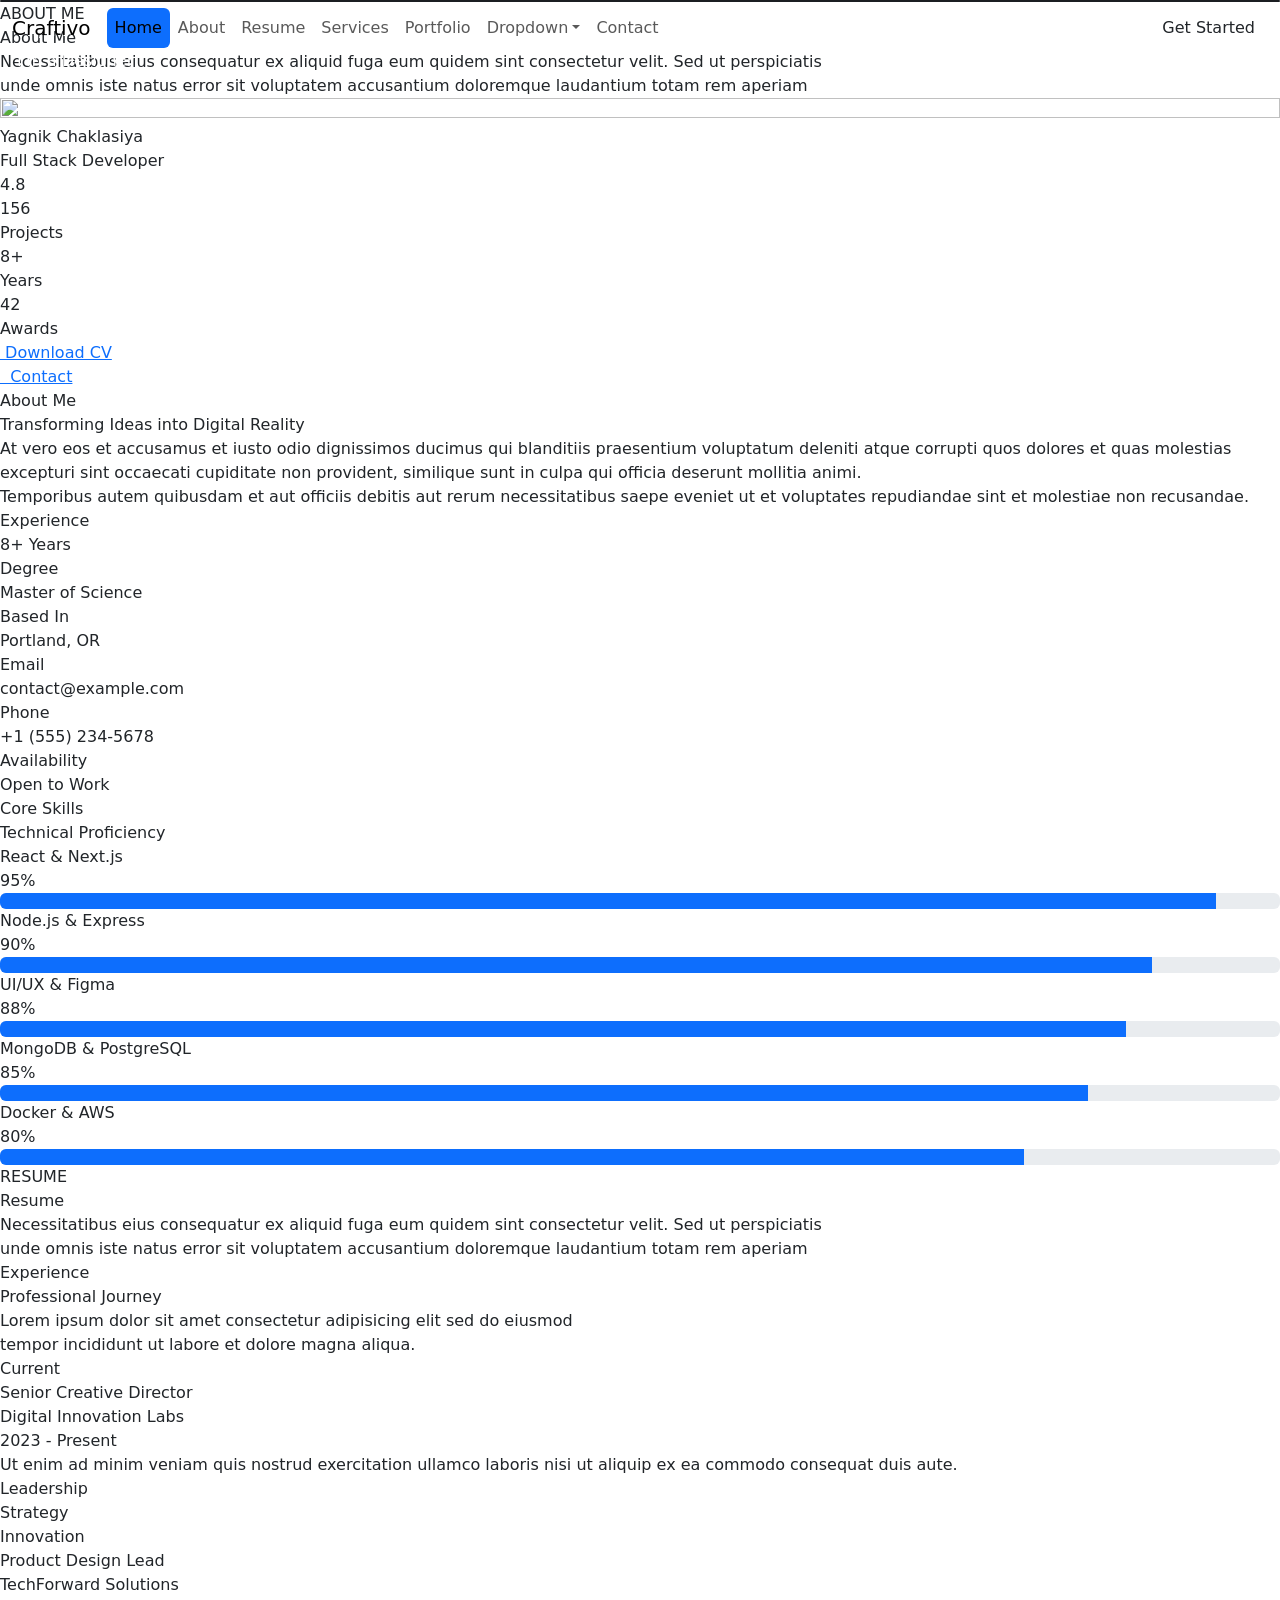
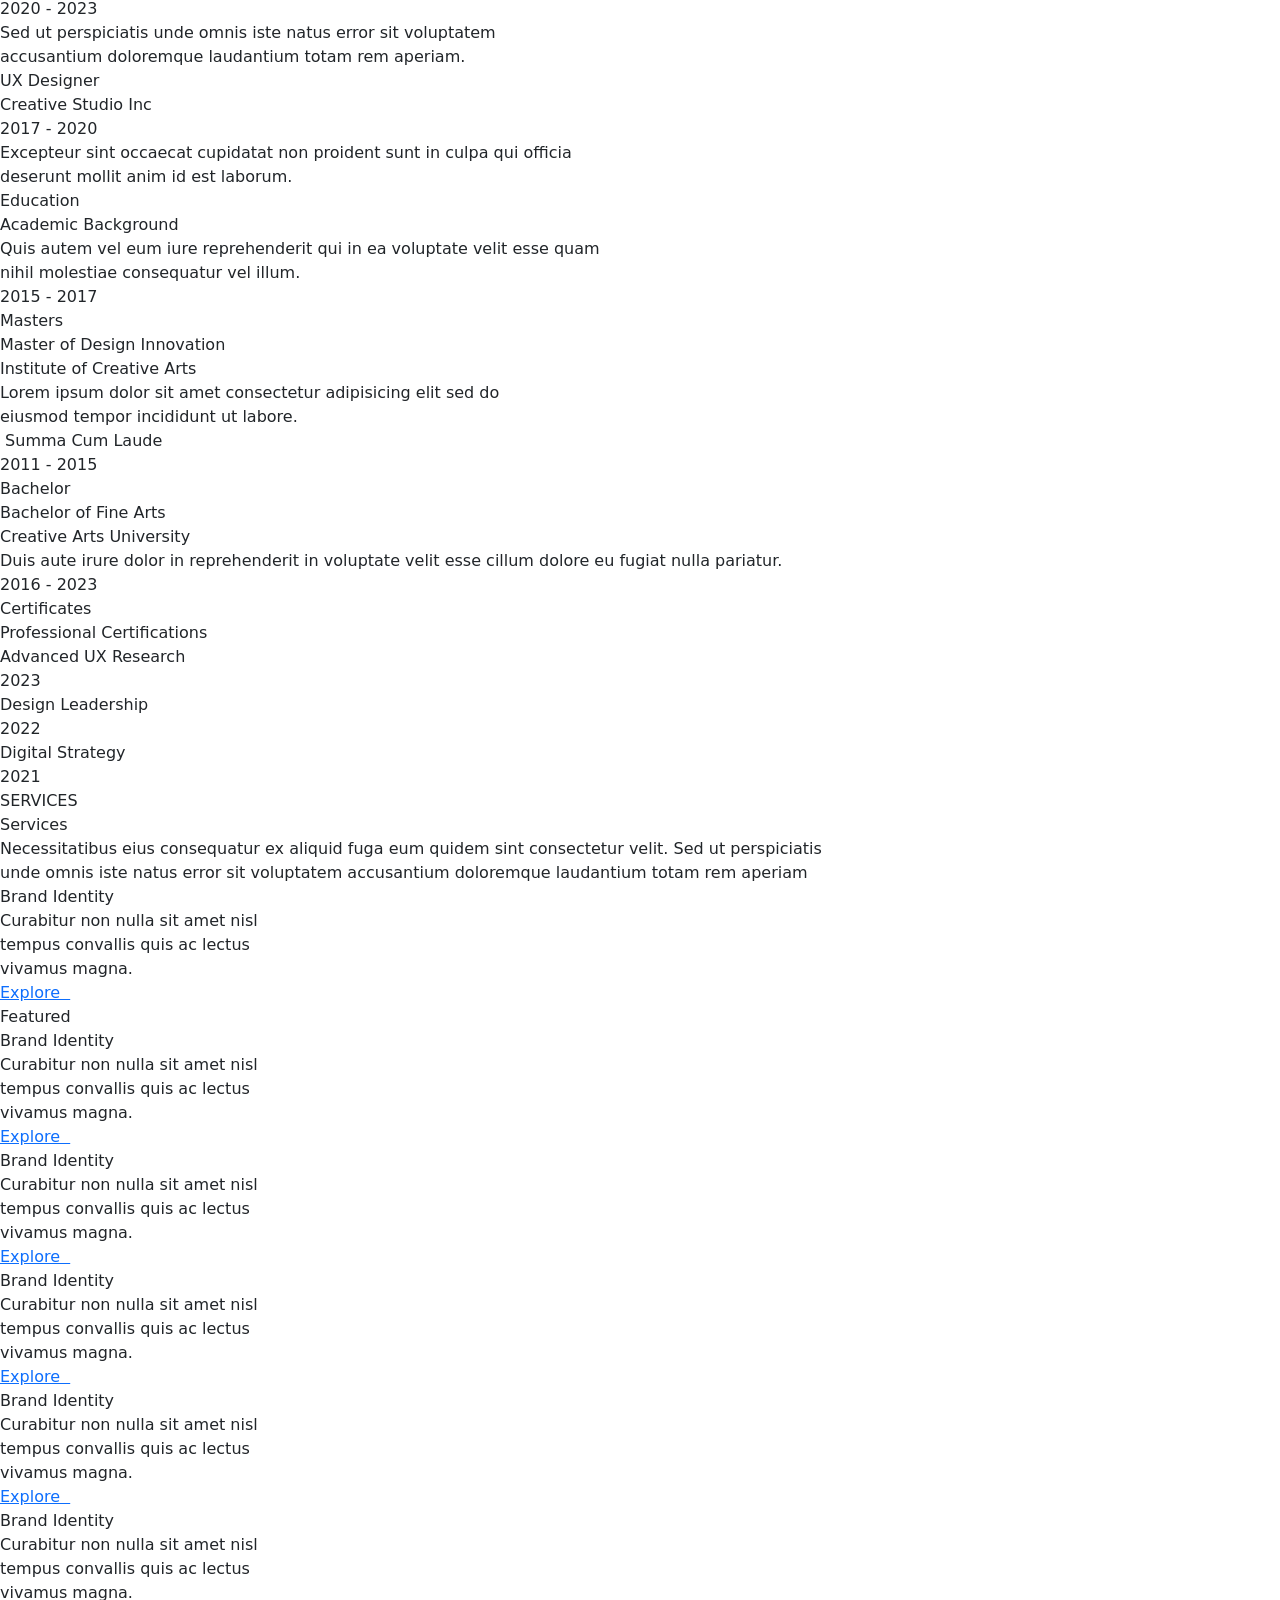
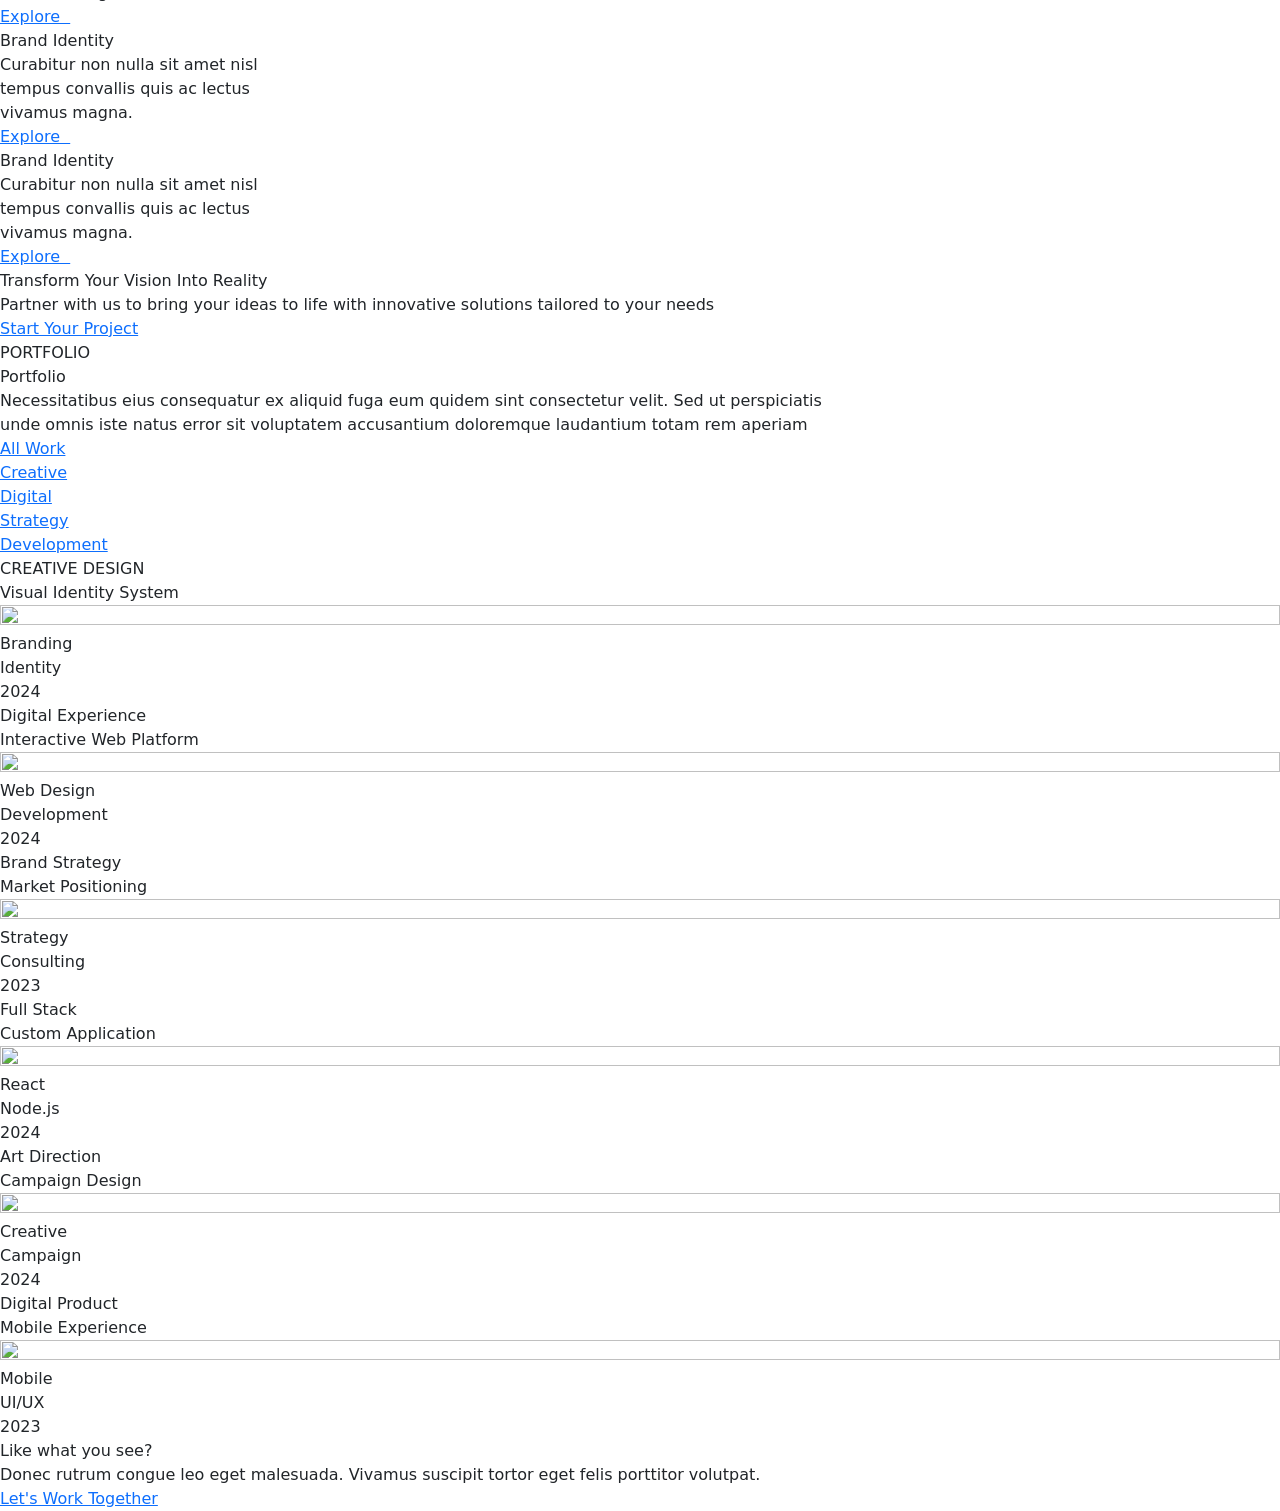
==== index.html @ dafe5908 "first" ====
<!DOCTYPE html>
<html lang="en">
<head>
    <meta charset="UTF-8">
    <meta name="viewport" content="width=device-width, initial-scale=1.0">
    <title>Document</title>
    <link rel="stylesheet" href="css/web-4.css">
    <link rel="stylesheet" href="css/all.min.css">
    <script src="https://cdn.jsdelivr.net/npm/@popperjs/core@2.9.2/dist/umd/popper.min.js" integrity="sha384-IQsoLXl5PILFhosVNubq5LC7Qb9DXgDA9i+tQ8Zj3iwWAwPtgFTxbJ8NT4GN1R8p" crossorigin="anonymous"></script>
    <link href="https://cdn.jsdelivr.net/npm/bootstrap@5.0.2/dist/css/bootstrap.min.css" rel="stylesheet" integrity="sha384-EVSTQN3/azprG1Anm3QDgpJLIm9Nao0Yz1ztcQTwFspd3yD65VohhpuuCOmLASjC" crossorigin="anonymous">
    <script src="https://cdn.jsdelivr.net/npm/bootstrap@5.0.2/dist/js/bootstrap.bundle.min.js" integrity="sha384-MrcW6ZMFYlzcLA8Nl+NtUVF0sA7MsXsP1UyJoMp4YLEuNSfAP+JcXn/tWtIaxVXM" crossorigin="anonymous"></script>
</head>
<body>
    
    <!-- header section start -->

    <nav class="navbar navbar-expand-lg fixed-top" class="header">
        <div class="container-fluid nav-pills">
            <div class="web-name"><a class="navbar-brand" href="#">Craftivo</a></div>
            <button class="navbar-toggler" type="button" data-bs-toggle="collapse" data-bs-target="#navbarSupportedContent" aria-controls="navbarSupportedContent" aria-expanded="false" aria-label="Toggle navigation">
                <span class="navbar-toggler-icon"></span>
            </button>
            <div class="collapse navbar-collapse" id="navbarSupportedContent">
                <ul class="navbar-nav me-auto mb-2 mb-lg-0" class="menu-align">
                    <li class="nav-item">
                        <a class="nav-link active" aria-current="page" href="#scrollspyHeading1">Home</a>
                    </li>
                    <li class="nav-item">
                        <a class="nav-link" href="#scrollspyHeading2">About</a>
                    </li>
                    <li class="nav-item">
                        <a class="nav-link" href="#scrollspyHeading3">Resume</a>
                    </li>
                    <li class="nav-item">
                        <a class="nav-link" href="#scrollspyHeading4">Services</a>
                    </li>
                    <li class="nav-item">
                        <a class="nav-link" href="#scrollspyHeading5">Portfolio</a>
                    </li>
                    <li class="nav-item dropdown">
                        <a class="nav-link dropdown-toggle" href="#" id="navbarDropdown" role="button" data-bs-toggle="dropdown" aria-expanded="false">Dropdown</a>
                        <ul class="dropdown-menu dropdown-menu-dark" aria-labelledby="navbarDropdown">
                            <li><a class="dropdown-item" href="#">Dropdown 1</a></li>
                            <li><a class="dropdown-item" href="#">Dropdown </a></li>
                            <li><a class="dropdown-item" href="#">Dropdown 2</a></li>
                            <li><a class="dropdown-item" href="#">Dropdown 3</a></li>
                            <li><a class="dropdown-item" href="#">Dropdown 4</a></li>
                        </ul>
                    </li>
                    <li class="nav-item">
                        <a class="nav-link" href="#scrollspyHeading6">Contact</a>
                    </li>
                </ul>
                <form class="d-flex">
                    <button class="btn btn-outline" type="submit" class="button-color">Get Started</button>
                </form>
            </div>
        </div>
    </nav>

    <!-- header section end -->


    <div data-bs-spy="scroll" data-bs-target="#navbar-example2" data-bs-offset="0" class="scrollspy-example" tabindex="0" style="overflow-y: scroll;">
        

        <!-- hero section start -->

        <div class="card bg-dark text-white" id="scrollspyHeading1">
            <div class="card-img"></div>
            <div class="card-img-overlay">
                <h5 class="card-title">Hi, I'm Yagnik </h5>
                <p class="card-text">I'm a Designer</p>
                <div class="card-icon">
                    <div class="card-icon-sub"><i class="fa-brands fa-x-twitter fa-xl" style="color: whitesmoke;"></i></div>
                    <div class="card-icon-sub"><i class="fa-brands fa-facebook fa-xl" style="color: whitesmoke;"></i></div>
                    <div class="card-icon-sub"><i class="fa-brands fa-instagram fa-xl" style="color: whitesmoke;"></i></div>
                    <div class="card-icon-sub"><i class="fa-brands fa-square-linkedin fa-xl" style="color: whitesmoke;"></i></div>
                </div>
            </div>
        </div>

        <!-- hero section end -->


        <!-- About section start -->

        <div class="about" id="scrollspyHeading2">
            <div class="about-sub">
                <div class="about-small">ABOUT ME
                    <div class="underline"></div>
                </div>
                <div class="about-big">About Me</div>
                <div class="about-big-text">Necessitatibus eius consequatur ex aliquid fuga eum quidem sint consectetur velit. Sed ut perspiciatis</div>
                <div class="about-big-sub-text">unde omnis iste natus error sit voluptatem accusantium doloremque laudantium totam rem aperiam</div>
                <div class="about-sub-1">
                    <div class="about-left">
                        <div class="about-left-image position-relative">
                            <div class="about-left-sub-image">
                                <img src="https://bootstrapmade.com/content/demo/Craftivo/assets/img/profile/profile-square-3.webp" alt="" width="100%" height="100%">
                            </div>
                        </div>
                        <div class="about-left-image-circle"></div>
                        <div class="about-left-image-name">Yagnik Chaklasiya</div>
                        <div class="about-left-person-course">Full Stack Developer</div>
                        <div class="about-left-person-rateing"><i class="fa-solid fa-star" style="color: #fbbf24;"></i><i class="fa-solid fa-star" style="color: #fbbf24;"></i><i class="fa-solid fa-star" style="color: #fbbf24;"></i><i class="fa-solid fa-star" style="color: #fbbf24;"></i><i class="fa-solid fa-star-half-stroke" style="color: #fbbf24;"></i> 4.8</div>
                        <div class="about-left-line"></div>
                        <div class="about-left-number-text">
                            <div class="about-left-number-text1"><span class="number">156</span>
                                <div class="about-left-number-sub-text1">Projects</div>
                            </div>
                            <div class="about-left-number-text2"><span class="number">8+</span>
                                <div class="about-left-number-sub-text2">Years</div>
                            </div>
                            <div class="about-left-number-text3"><span class="number">42</span>
                                <div class="about-left-number-sub-text3">Awards</div>
                            </div>
                        </div>
                        <div class="about-left-line1"></div>
                        <a href=""><div class="about-left-download-button"><i class="fa-solid fa-download" style="color: whitesmoke;"></i> &nbsp;Download CV</div></a>
                        <a href=""><div class="about-left-contact-button"><i class="fa-regular fa-envelope fa-lg" style="color: #fe5263;"></i> &nbsp;&nbsp;Contact</div></a>
                        <div class="about-left-line2"></div>
                        <div class="about-left-icon-boxs">
                            <div class="about-left-icon-box1"><i class="fa-brands fa-square-linkedin fa-lg" style="color: whitesmoke;"></i></div>
                            <div class="about-left-icon-box1"><i class="fa-brands fa-github fa-lg" style="color: whitesmoke;"></i></div>
                            <div class="about-left-icon-box1"><i class="fa-brands fa-twitter fa-lg" style="color: whitesmoke;"></i></div>
                            <div class="about-left-icon-box1"><i class="fa-brands fa-instagram fa-lg" style="color: whitesmoke;"></i></div>
                        </div>
                    </div>
                    <div class="about-right">
                        <div class="about-right-about-head">About Me</div>
                        <div class="about-right-text-head">Transforming Ideas into Digital Reality</div>
                        <div class="about-right-text">At vero eos et accusamus et iusto odio dignissimos ducimus qui blanditiis praesentium voluptatum deleniti atque corrupti quos dolores et quas molestias excepturi sint occaecati cupiditate non provident, similique sunt in culpa qui officia deserunt mollitia animi.</div>
                        <div class="about-right-text1">Temporibus autem quibusdam et aut officiis debitis aut rerum necessitatibus saepe eveniet ut et voluptates repudiandae sint et molestiae non recusandae.</div>
                        <div class="about-right-boxs">
                            <div class="about-right-box1">
                                <div class="about-right-box1-icon"><i class="fa-solid fa-briefcase fa-xl" style="color: #fe5263;"></i></div>
                                <div class="about-right-box1-text"><span class="Experience">Experience</span>
                                    <div class="about-right-box1-sub-text">8+ Years</div>
                                </div>
                            </div>
                            <div class="about-right-box1">
                                <div class="about-right-box1-icon"><i class="fa-solid fa-graduation-cap fa-xl" style="color: #fe5263;"></i></div>
                                <div class="about-right-box1-text"><span class="Experience">Degree</span>
                                    <div class="about-right-box1-sub-text">Master of Science</div>
                                </div>
                            </div>
                            <div class="about-right-box1">
                                <div class="about-right-box1-icon"><i class="fa-solid fa-location-dot fa-xl" style="color: #fe5263;"></i></div>
                                <div class="about-right-box1-text"><span class="Experience">Based In</span>
                                    <div class="about-right-box1-sub-text">Portland, OR</div>
                                </div>
                            </div>
                            <div class="about-right-box1">
                                <div class="about-right-box1-icon"><i class="fa-regular fa-envelope fa-xl" style="color: #fe5263;"></i></div>
                                <div class="about-right-box1-text"><span class="Experience">Email</span>
                                    <div class="about-right-box1-sub-text">contact@example.com</div>
                                </div>
                            </div>
                            <div class="about-right-box1">
                                <div class="about-right-box1-icon"><i class="fa-solid fa-mobile-screen-button fa-xl" style="color: #fe5263;"></i></div>
                                <div class="about-right-box1-text"><span class="Experience">Phone</span>
                                    <div class="about-right-box1-sub-text">+1 (555) 234-5678</div>
                                </div>
                            </div>
                            <div class="about-right-box1">
                                <div class="about-right-box1-icon"><i class="fa-regular fa-calendar-check fa-xl" style="color: #fe5263;"></i></div>
                                <div class="about-right-box1-text"><span class="Experience">Availability</span>
                                    <div class="about-right-box1-sub-text">Open to Work</div>
                                </div>
                            </div>
                        </div>
                        <div class="about-right-about-head1">Core Skills</div>
                        <div class="about-right-core-skills-head">Technical Proficiency</div>
                        <div class="about-right-core-skills-text">
                            <div class="about-right-core-skills-text1">React & Next.js</div>
                            <div class="about-right-core-skills-text2">95%</div>
                        </div>
                        <div class="progress">
                            <div class="progress-bar progress-bar-shine-2s-infinite progress-bar-animated" role="progressbar" aria-valuenow="75" aria-valuemin="0" aria-valuemax="100" style="width: 95%" class="line-color"></div>
                        </div>
                        <div class="about-right-core-skills-text">
                            <div class="about-right-core-skills-text1">Node.js & Express</div>
                            <div class="about-right-core-skills-text2">90%</div>
                        </div>
                        <div class="progress">
                            <div class="progress-bar progress-bar-shine-2s-infinite progress-bar-animated" role="progressbar" aria-valuenow="75" aria-valuemin="0" aria-valuemax="100" style="width: 90%" class="line-color"></div>
                        </div>
                        <div class="about-right-core-skills-text">
                            <div class="about-right-core-skills-text1">UI/UX & Figma</div>
                            <div class="about-right-core-skills-text2">88%</div>
                        </div>
                        <div class="progress">
                            <div class="progress-bar progress-bar-shine-2s-infinite progress-bar-animated" role="progressbar" aria-valuenow="75" aria-valuemin="0" aria-valuemax="100" style="width: 88%" class="line-color"></div>
                        </div>
                        <div class="about-right-core-skills-text">
                            <div class="about-right-core-skills-text1">MongoDB & PostgreSQL</div>
                            <div class="about-right-core-skills-text2">85%</div>
                        </div>
                        <div class="progress">
                            <div class="progress-bar progress-bar-shine-2s-infinite progress-bar-animated" role="progressbar" aria-valuenow="75" aria-valuemin="0" aria-valuemax="100" style="width: 85%" class="line-color"></div>
                        </div>
                        <div class="about-right-core-skills-text">
                            <div class="about-right-core-skills-text1">Docker & AWS</div>
                            <div class="about-right-core-skills-text2">80%</div>
                        </div>
                        <div class="progress">
                            <div class="progress-bar progress-bar-shine-2s-infinite progress-bar-animated" role="progressbar" aria-valuenow="75" aria-valuemin="0" aria-valuemax="100" style="width: 80%" class="line-color"></div>
                        </div>
                    </div>
                </div>
            </div>
        </div>

        <!-- about section end -->


        <!-- Resume section start -->

        <div class="resume" id="scrollspyHeading3">
            <div class="resume-sub">
                <div class="resume-small">RESUME
                    <div class="underline"></div>
                </div>
                <div class="resume-big">Resume</div>
                <div class="resume-big-text">Necessitatibus eius consequatur ex aliquid fuga eum quidem sint consectetur velit. Sed ut perspiciatis</div>
                <div class="resume-big-sub-text">unde omnis iste natus error sit voluptatem accusantium doloremque laudantium totam rem aperiam</div>
                <div class="resume-sub1">
                    <div class="resume-left">
                        <div class="resume-left-title">Experience</div>
                        <div class="resume-left-heading">Professional Journey</div>
                        <div class="resume-left-heading-text">Lorem ipsum dolor sit amet consectetur adipisicing elit sed do eiusmod <br>tempor incididunt ut labore et dolore magna aliqua.</div>
                        <div class="resume-left-box">
                            <div class="resume-left-sub-box">
                                <div class="resume-left-line-animation"></div>
                                <div class="resume-left-box-icon-title">
                                    <div class="resume-left-box-icon"><i class="fa-solid fa-building fa-xl" style="color: whitesmoke;"></i></div>
                                    <div class="resume-left-box-title">Current</div>
                                    <div class="resume-left-box-text">
                                        <div class="resume-left-box-heading">Senior Creative Director</div>
                                        <div class="resume-left-box-heading-text">Digital Innovation Labs</div>
                                        <div class="resume-left-box-year">2023 - Present</div>
                                        <div class="resume-left-box-heading-sub-text">Ut enim ad minim veniam quis nostrud exercitation ullamco laboris nisi ut aliquip ex ea commodo consequat duis aute.</div>
                                        <div class="resume-left-box-3-title">
                                            <div class="resume-left-box-sub1-title">Leadership</div>
                                            <div class="resume-left-box-sub2-title">Strategy</div>
                                            <div class="resume-left-box-sub3-title">Innovation</div>
                                        </div>
                                    </div>
                                </div>
                            </div>
                            <div class="resume-left-sub-box2">
                                <div class="resume-left-line-animation2"></div>
                                <div class="resume-left-box2-icon"><i class="fa-solid fa-laptop fa-xl" style="color: whitesmoke;"></i></div>
                                <div class="resume-left-box-text2">
                                    <div class="resume-left-box-heading">Product Design Lead</div>
                                    <div class="resume-left-box-heading-text">TechForward Solutions</div>
                                    <div class="resume-left-box-year">2020 - 2023</div>
                                    <div class="resume-left-box-heading-sub-text">Sed ut perspiciatis unde omnis iste natus error sit voluptatem <br>accusantium doloremque laudantium totam rem aperiam.</div>
                                </div>
                            </div>
                            <div class="resume-left-sub-box2">
                                <div class="resume-left-line-animation2"></div>
                                <div class="resume-left-box2-icon"><i class="fa-solid fa-palette fa-xl" style="color: whitesmoke;"></i></div>
                                <div class="resume-left-box-text2">
                                    <div class="resume-left-box-heading">UX Designer</div>
                                    <div class="resume-left-box-heading-text">Creative Studio Inc</div>
                                    <div class="resume-left-box-year">2017 - 2020</div>
                                    <div class="resume-left-box-heading-sub-text">Excepteur sint occaecat cupidatat non proident sunt in culpa qui officia <br>deserunt mollit anim id est laborum.</div>
                                </div>
                            </div>
                        </div>
                    </div>
                    <div class="resume-right">
                        <div class="resume-right-title">Education</div>
                        <div class="resume-right-heading">Academic Background</div>
                        <div class="resume-right-heading-text">Quis autem vel eum iure reprehenderit qui in ea voluptate velit esse quam <br>nihil molestiae consequatur vel illum.</div>
                        <div class="resume-right-box">
                            <div class="resume-mid col-1">
                                <div class="resume-mid-line-icon">
                                    <div class="resume-mid-line-icon-outline">
                                        <div class="resume-mid-line-icon1"><i class="fa-solid fa-graduation-cap" style="color: whitesmoke;"></i></div>
                                        <div class="resume-mid-line-icon2"><i class="fa-solid fa-book-open" style="color: whitesmoke;"></i></div>
                                        <div class="resume-mid-line-icon3"><i class="fa-solid fa-circle-check" style="color: whitesmoke;"></i></div>
                                    </div>
                                </div>
                                <div class="resume-mid-line"></div>
                            </div>
                            <div class="resume-right-box-text col-11">
                                <div class="resume-right-box-1">
                                    <div class="resume-right-box-year-text">
                                        <div class="resume-right-box-year">2015 - 2017</div>
                                        <div class="resume-right-box-text1-year">Masters</div>
                                    </div>
                                    <div class="resume-right-box1-sub">
                                        <div class="resume-right-box1-head">Master of Design Innovation</div>
                                        <div class="resume-right-box1-sub-head">Institute of Creative Arts</div>
                                        <div class="resume-right-box1-text">Lorem ipsum dolor sit amet consectetur adipisicing elit sed do <br>eiusmod tempor incididunt ut labore.</div>
                                        <div class="resume-left-box-in-box">
                                            <div class="resume-left-box-in-box1"></div>
                                            <div class="resume-left-box-in-box2">
                                                <div class="resume-left-box-in-box2-text"><i class="fa-solid fa-award fa-lg" style="color: #fe5263;"></i> &nbsp;Summa Cum Laude</div>
                                            </div>
                                        </div>
                                    </div>
                                </div>
                                <div class="resume-right-box-2">
                                    <div class="resume-right-box-year-text">
                                        <div class="resume-right-box-year">2011 - 2015</div>
                                        <div class="resume-right-box-text1-year">Bachelor</div>
                                    </div>
                                    <div class="resume-right-box1-sub">
                                        <div class="resume-right-box1-head">Bachelor of Fine Arts</div>
                                        <div class="resume-right-box1-sub-head">Creative Arts University</div>
                                        <div class="resume-right-box1-text">Duis aute irure dolor in reprehenderit in voluptate velit esse cillum dolore eu fugiat nulla pariatur.</div>
                                    </div>
                                </div>
                                <div class="resume-right-box-3">
                                    <div class="resume-right-box-year-text">
                                        <div class="resume-right-box-year">2016 - 2023</div>
                                        <div class="resume-right-box-text1-year">Certificates</div>
                                    </div>
                                    <div class="resume-right-box1-sub">
                                        <div class="resume-right-box1-head">Professional Certifications</div>
                                        <div class="resume-right-box-3-text-number">
                                            <div class="resume-right-box-3-text">Advanced UX Research</div>
                                            <div class="resume-right-box-3-number">2023</div>
                                        </div>
                                        <div class="resume-right-box-3-text-number-line"></div>
                                        <div class="resume-right-box-3-text-number1">
                                            <div class="resume-right-box-3-text">Design Leadership</div>
                                            <div class="resume-right-box-3-number">2022</div>
                                        </div>
                                        <div class="resume-right-box-3-text-number-line"></div>
                                        <div class="resume-right-box-3-text-number1">
                                            <div class="resume-right-box-3-text">Digital Strategy</div>
                                            <div class="resume-right-box-3-number">2021</div>
                                        </div>
                                    </div>    
                                </div>
                            </div>
                        </div>
                    </div>
                </div>
            </div>
        </div>

        <!-- Resume section end -->


        <!-- Services section start -->

        <div class="services" id="scrollspyHeading4">
            <div class="services-sub">
                <div class="services-small">SERVICES
                    <div class="underline"></div>
                </div>
                <div class="services-big">Services</div>
                <div class="services-big-text">Necessitatibus eius consequatur ex aliquid fuga eum quidem sint consectetur velit. Sed ut perspiciatis
                    <div class="services-big-sub-text">unde omnis iste natus error sit voluptatem accusantium doloremque laudantium totam rem aperiam</div>
                </div>
                <div class="services-sub1">
                    <div class="services-boxs">
                        <div class="services-box-line"></div>
                        <div class="services-box-icon"><i class="fa-solid fa-palette fa-2xl" style="color: #fe5263;"></i></div>
                        <div class="services-box-text">Brand Identity
                            <div class="services-box-text1">Curabitur non nulla sit amet nisl <br>tempus convallis quis ac lectus <br>vivamus magna.</div>
                        </div>
                        <div class="services-box-text-arrow"><a href="web-4-inside.html">Explore &nbsp;<i class="fa-solid fa-arrow-right fa-xs" style="color: whitesmoke;"></i></a></div>
                    </div>
                    <div class="services-boxs1">
                        <div class="services-box-line1"></div>
                        <div class="services-box-icon-side-text">Featured</div>
                        <div class="services-box-icon1"><i class="fa-regular fa-newspaper fa-2xl" style="color: #fe5263;"></i></div>
                        <div class="services-box-text2">Brand Identity
                            <div class="services-box-text3">Curabitur non nulla sit amet nisl <br>tempus convallis quis ac lectus <br>vivamus magna.</div>
                        </div>
                        <div class="services-box-text-arrow1"><a href="web-4-inside.html">Explore &nbsp;<i class="fa-solid fa-arrow-right fa-xs" style="color: whitesmoke;"></i></a></div>
                    </div>
                    <div class="services-boxs">
                        <div class="services-box-line"></div>
                        <div class="services-box-icon"><i class="fa-solid fa-code fa-2xl" style="color: #fe5263;"></i></div>
                        <div class="services-box-text">Brand Identity
                            <div class="services-box-text1">Curabitur non nulla sit amet nisl <br>tempus convallis quis ac lectus <br>vivamus magna.</div>
                        </div>
                        <div class="services-box-text-arrow"><a href="web-4-inside.html">Explore &nbsp;<i class="fa-solid fa-arrow-right fa-xs" style="color: whitesmoke;"></i></a></div>
                    </div>
                    <div class="services-boxs">
                        <div class="services-box-line"></div>
                        <div class="services-box-icon"><i class="fa-solid fa-mobile-screen-button fa-2xl" style="color: #fe5263;"></i></div>
                        <div class="services-box-text">Brand Identity
                            <div class="services-box-text1">Curabitur non nulla sit amet nisl <br>tempus convallis quis ac lectus <br>vivamus magna.</div>
                        </div>
                        <div class="services-box-text-arrow"><a href="web-4-inside.html">Explore &nbsp;<i class="fa-solid fa-arrow-right fa-xs" style="color: whitesmoke;"></i></a></div>
                    </div>
                    <div class="services-boxs">
                        <div class="services-box-line"></div>
                        <div class="services-box-icon"><i class="fa-solid fa-bullhorn fa-2xl" style="color: #fe5263;"></i></div>
                        <div class="services-box-text">Brand Identity
                            <div class="services-box-text1">Curabitur non nulla sit amet nisl <br>tempus convallis quis ac lectus <br>vivamus magna.</div>
                        </div>
                        <div class="services-box-text-arrow"><a href="web-4-inside.html">Explore &nbsp;<i class="fa-solid fa-arrow-right fa-xs" style="color: whitesmoke;"></i></a></div>
                    </div>
                    <div class="services-boxs">
                        <div class="services-box-line"></div>
                        <div class="services-box-icon"><i class="fa-solid fa-magnifying-glass fa-2xl" style="color: #fe5263;"></i></div>
                        <div class="services-box-text">Brand Identity
                            <div class="services-box-text1">Curabitur non nulla sit amet nisl <br>tempus convallis quis ac lectus <br>vivamus magna.</div>
                        </div>
                        <div class="services-box-text-arrow"><a href="web-4-inside.html">Explore &nbsp;<i class="fa-solid fa-arrow-right fa-xs" style="color: whitesmoke;"></i></a></div>
                    </div>
                    <div class="services-boxs">
                        <div class="services-box-line"></div>
                        <div class="services-box-icon"><i class="fa-solid fa-chart-line fa-2xl" style="color: #fe5263;"></i></div>
                        <div class="services-box-text">Brand Identity
                            <div class="services-box-text1">Curabitur non nulla sit amet nisl <br>tempus convallis quis ac lectus <br>vivamus magna.</div>
                        </div>
                        <div class="services-box-text-arrow"><a href="web-4-inside.html">Explore &nbsp;<i class="fa-solid fa-arrow-right fa-xs" style="color: whitesmoke;"></i></a></div>
                    </div>
                    <div class="services-boxs">
                        <div class="services-box-line"></div>
                        <div class="services-box-icon"><i class="fa-solid fa-shield-halved fa-2xl" style="color: #fe5263;"></i></div>
                        <div class="services-box-text">Brand Identity
                            <div class="services-box-text1">Curabitur non nulla sit amet nisl <br>tempus convallis quis ac lectus <br>vivamus magna.</div>
                        </div>
                        <div class="services-box-text-arrow"><a href="web-4-inside.html">Explore &nbsp;<i class="fa-solid fa-arrow-right fa-xs" style="color: whitesmoke;"></i></a></div>
                    </div>
                </div>
                <div class="services-sub2">
                    <div class="services-sub2-text">Transform Your Vision Into Reality
                        <div class="services-sub2-text1">Partner with us to bring your ideas to life with innovative solutions tailored to your needs</div>
                    </div>
                    <div class="services-sub2-button">
                        <div class="services-sub2-button1"><a href="web-4-inside.html">Start Your Project</a></div>
                    </div>
                </div>
            </div>
        </div>

        <!-- Services section end -->

        <!-- Portfolio section start -->


        <div class="portfolio" id="scrollspyHeading5">
            <div class="portfolio-sub">
                <div class="portfolio-small">PORTFOLIO
                    <div class="underline"></div>
                </div>
                <div class="portfolio-big">Portfolio</div>
                <div class="portfolio-big-text">Necessitatibus eius consequatur ex aliquid fuga eum quidem sint consectetur velit. Sed ut perspiciatis
                    <div class="portfolio-big-sub-text">unde omnis iste natus error sit voluptatem accusantium doloremque laudantium totam rem aperiam</div>
                </div>
                <div class="portfolio-sub1">
                    <div class="portfolio-sub1-heading-1"><a href="">All Work</a></div>
                    <div class="portfolio-sub1-heading-4"><a href="">Creative</a></div>
                    <div class="portfolio-sub1-heading-2"><a href="">Digital</a></div>
                    <div class="portfolio-sub1-heading-4"><a href="">Strategy</a></div>
                    <div class="portfolio-sub1-heading-3"><a href="">Development</a></div>
                </div>
                <div class="portfolio-boxs">
                    <div class="portfolio-boxs-1">
                        <div class="portfolio-boxs-1-sub-1">
                            <div class="portfolio-boxs-1-sub-1-1">CREATIVE DESIGN</div>
                            <div class="portfolio-boxs-1-sub-1-2">Visual Identity System</div>
                            <img src="https://bootstrapmade.com/content/demo/Craftivo/assets/img/portfolio/portfolio-1.webp" alt="" width="100%" height="100%">
                            <div class="portfolio-boxs-1-sub-1-3"><i class="fa-solid fa-plus" style="color: #dc3545;"></i></div>
                            <div class="portfolio-boxs-1-sub-1-4"><i class="fa-solid fa-arrow-right" style="color: #dc3545;"></i></div> 
                        </div>
                        <div class="portfolio-boxs-1-sub-2">
                            <div class="portfolio-boxs-1-sub-2-1">
                                <div class="portfolio-boxs-1-sub-2-1-1">Branding</div>
                                <div class="portfolio-boxs-1-sub-2-1-2">Identity</div>
                            </div>
                            <div class="portfolio-boxs-1-sub-2-2">2024</div>
                        </div>
                    </div>
                    <div class="portfolio-boxs-1">
                        <div class="portfolio-boxs-1-sub-1">
                            <div class="portfolio-boxs-1-sub-1-1">Digital Experience</div>
                            <div class="portfolio-boxs-1-sub-1-2">Interactive Web Platform</div>
                            <img src="https://bootstrapmade.com/content/demo/Craftivo/assets/img/portfolio/portfolio-2.webp" alt="" width="100%" height="100%">
                            <div class="portfolio-boxs-1-sub-1-3"><i class="fa-solid fa-plus" style="color: #dc3545;"></i></div>
                            <div class="portfolio-boxs-1-sub-1-4"><i class="fa-solid fa-arrow-right" style="color: #dc3545;"></i></div> 
                        </div>
                        <div class="portfolio-boxs-1-sub-2">
                            <div class="portfolio-boxs-1-sub-2-1">
                                <div class="portfolio-boxs-1-sub-2-1-1">Web Design</div>
                                <div class="portfolio-boxs-1-sub-2-1-2-1">Development</div>
                            </div>
                            <div class="portfolio-boxs-1-sub-2-2">2024</div>
                        </div>
                    </div>
                    <div class="portfolio-boxs-1">
                        <div class="portfolio-boxs-1-sub-1">
                            <div class="portfolio-boxs-1-sub-1-1">Brand Strategy</div>
                            <div class="portfolio-boxs-1-sub-1-2">Market Positioning</div>
                            <img src="https://bootstrapmade.com/content/demo/Craftivo/assets/img/portfolio/portfolio-3.webp" alt="" width="100%" height="100%">
                            <div class="portfolio-boxs-1-sub-1-3"><i class="fa-solid fa-plus" style="color: #dc3545;"></i></div>
                            <div class="portfolio-boxs-1-sub-1-4"><i class="fa-solid fa-arrow-right" style="color: #dc3545;"></i></div> 
                        </div>
                        <div class="portfolio-boxs-1-sub-2">
                            <div class="portfolio-boxs-1-sub-2-1">
                                <div class="portfolio-boxs-1-sub-2-1-1">Strategy</div>
                                <div class="portfolio-boxs-1-sub-2-1-2-1">Consulting</div>
                            </div>
                            <div class="portfolio-boxs-1-sub-2-2">2023</div>
                        </div>
                    </div>
                    <div class="portfolio-boxs-1">
                        <div class="portfolio-boxs-1-sub-1">
                            <div class="portfolio-boxs-1-sub-1-1">Full Stack</div>
                            <div class="portfolio-boxs-1-sub-1-2">Custom Application</div>
                            <img src="https://bootstrapmade.com/content/demo/Craftivo/assets/img/portfolio/portfolio-4.webp" alt="" width="100%" height="100%">
                            <div class="portfolio-boxs-1-sub-1-3"><i class="fa-solid fa-plus" style="color: #dc3545;"></i></div>
                            <div class="portfolio-boxs-1-sub-1-4"><i class="fa-solid fa-arrow-right" style="color: #dc3545;"></i></div> 
                        </div>
                        <div class="portfolio-boxs-1-sub-2">
                            <div class="portfolio-boxs-1-sub-2-1">
                                <div class="portfolio-boxs-1-sub-2-1-1-2">React</div>
                                <div class="portfolio-boxs-1-sub-2-1-2-2">Node.js</div>
                            </div>
                            <div class="portfolio-boxs-1-sub-2-2">2024</div>
                        </div>
                    </div>
                    <div class="portfolio-boxs-1">
                        <div class="portfolio-boxs-1-sub-1">
                            <div class="portfolio-boxs-1-sub-1-1">Art Direction</div>
                            <div class="portfolio-boxs-1-sub-1-2">Campaign Design</div>
                            <img src="https://bootstrapmade.com/content/demo/Craftivo/assets/img/portfolio/portfolio-5.webp" alt="" width="100%" height="100%">
                            <div class="portfolio-boxs-1-sub-1-3"><i class="fa-solid fa-plus" style="color: #dc3545;"></i></div>
                            <div class="portfolio-boxs-1-sub-1-4"><i class="fa-solid fa-arrow-right" style="color: #dc3545;"></i></div> 
                        </div>
                        <div class="portfolio-boxs-1-sub-2">
                            <div class="portfolio-boxs-1-sub-2-1">
                                <div class="portfolio-boxs-1-sub-2-1-1">Creative</div>
                                <div class="portfolio-boxs-1-sub-2-1-2">Campaign</div>
                            </div>
                            <div class="portfolio-boxs-1-sub-2-2">2024</div>
                        </div>
                    </div>
                    <div class="portfolio-boxs-1">
                        <div class="portfolio-boxs-1-sub-1">
                            <div class="portfolio-boxs-1-sub-1-1">Digital Product</div>
                            <div class="portfolio-boxs-1-sub-1-2">Mobile Experience</div>
                            <img src="https://bootstrapmade.com/content/demo/Craftivo/assets/img/portfolio/portfolio-6.webp" alt="" width="100%" height="100%">
                            <div class="portfolio-boxs-1-sub-1-3"><i class="fa-solid fa-plus" style="color: #dc3545;"></i></div>
                            <div class="portfolio-boxs-1-sub-1-4"><i class="fa-solid fa-arrow-right" style="color: #dc3545;"></i></div> 
                        </div>
                        <div class="portfolio-boxs-1-sub-2">
                            <div class="portfolio-boxs-1-sub-2-1">
                                <div class="portfolio-boxs-1-sub-2-1-1-2">Mobile</div>
                                <div class="portfolio-boxs-1-sub-2-1-2-2">UI/UX</div>
                            </div>
                            <div class="portfolio-boxs-1-sub-2-2">2023</div>
                        </div>
                    </div>
                </div>
                <div class="portfolio-between-line"></div>
                <div class="portfolio-last-box">
                    <div class="portfolio-last-box-1">Like what you see?
                        <div class="portfolio-last-box-1-1">Donec rutrum congue leo eget malesuada. Vivamus suscipit tortor eget felis porttitor volutpat.</div>
                    </div>
                    <div class="portfolio-last-box-2">
                        <a href="#scrollspyHeading6"><div class="portfolio-last-box-2-2">Let's Work Together</div></a>
                    </div>
                </div>
            </div>
        </div>


        <!-- Portfolio section end -->

        <!-- Contact section start -->


        <!-- <div class="contact" id="scrollspyHeading6">
            <div class="contact-sub">
                <div class="contact-small">CONTACT
                    <div class="underline"></div>
                </div>
                <div class="contact-big">Contact</div>
                <div class="contact-big-text">Necessitatibus eius consequatur ex aliquid fuga eum quidem sint consectetur velit. Sed ut perspiciatis
                    <div class="contact-big-sub-text">unde omnis iste natus error sit voluptatem accusantium doloremque laudantium totam rem aperiam</div>
                </div>
                <div class="contact-sub-1">
                    <div class="contact-left">
                        <div class="contact-left-box">
                            <div class="contact-left-box-left"></div>
                            <div class="contact-left-box-right"></div>
                        </div> -->
                        <!-- <div class="contact-left-box-1"></div> -->
                        <!-- <div class="contact-left-box-1"></div> -->
                    <!-- </div>
                    <div class="contact-right"></div>
                </div>
            </div>
        </div> -->


        <!-- Contact section end -->

    </div>

</body>
</html>
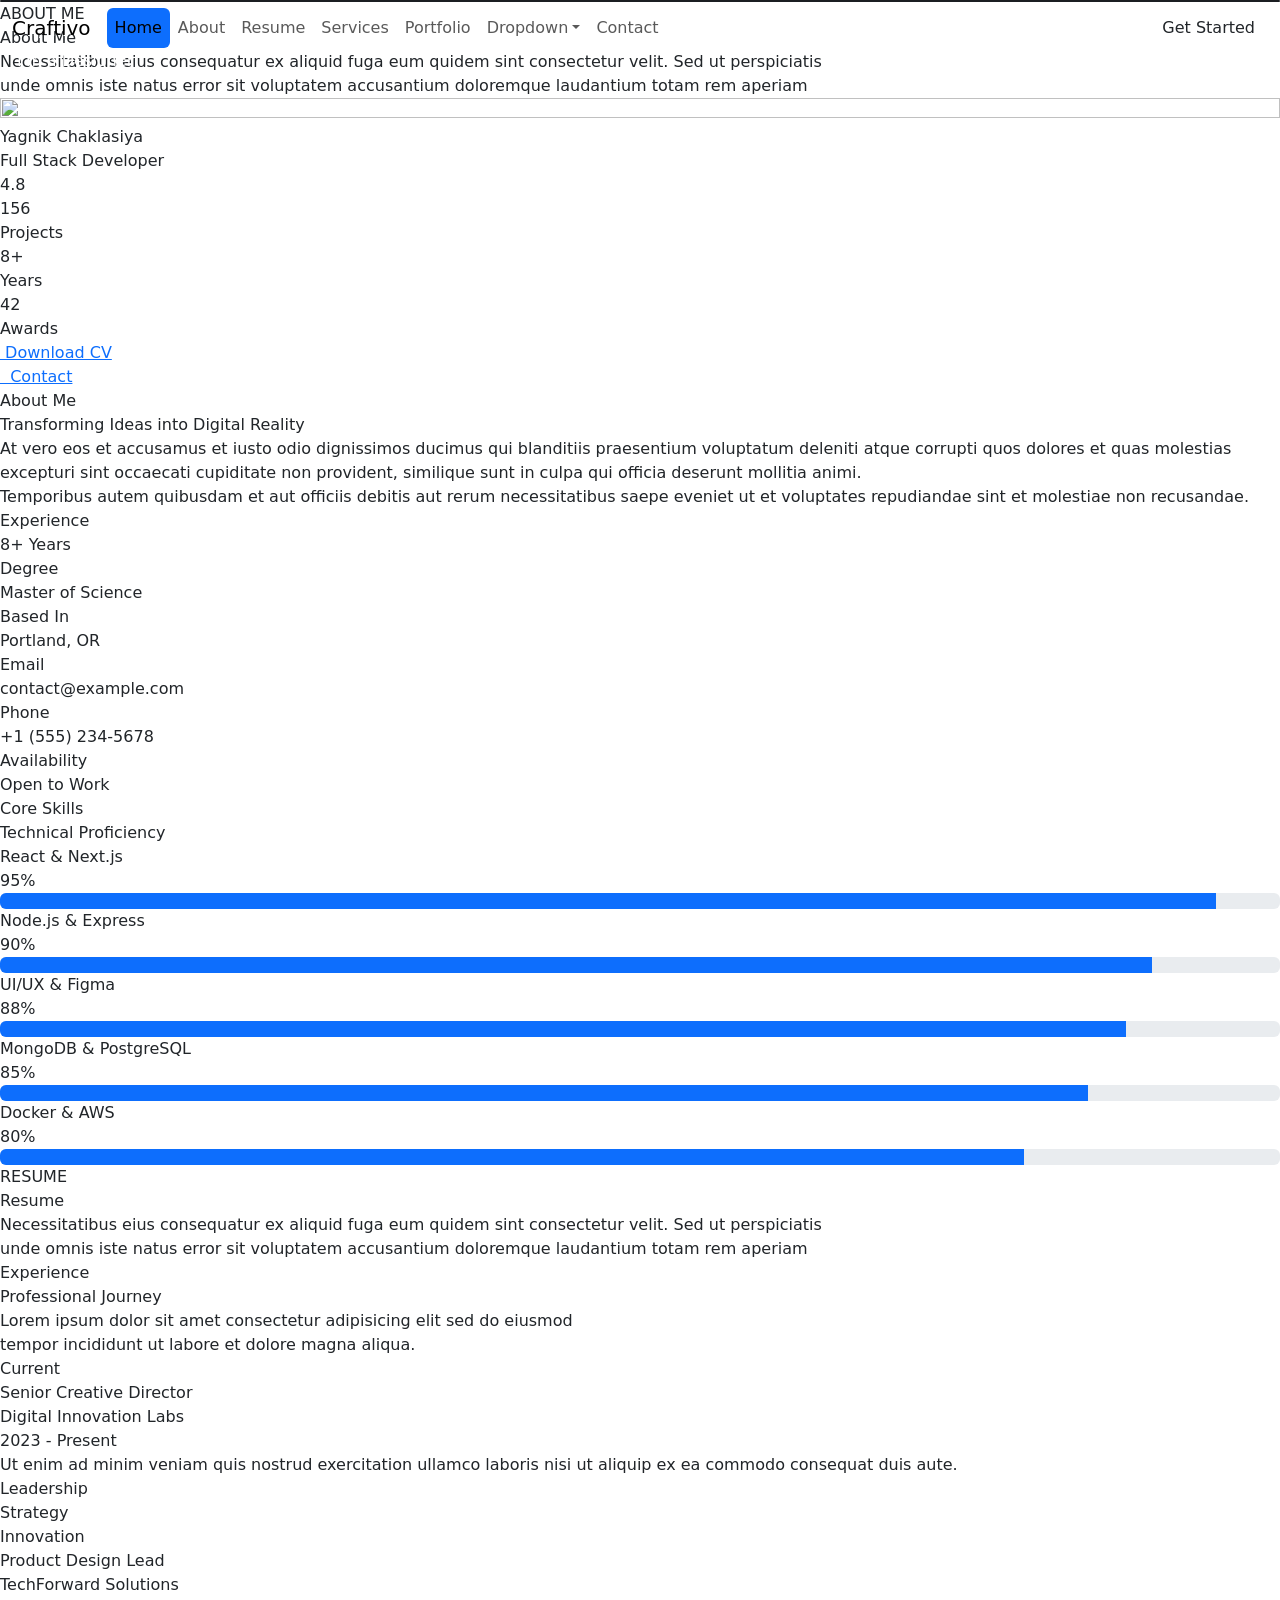
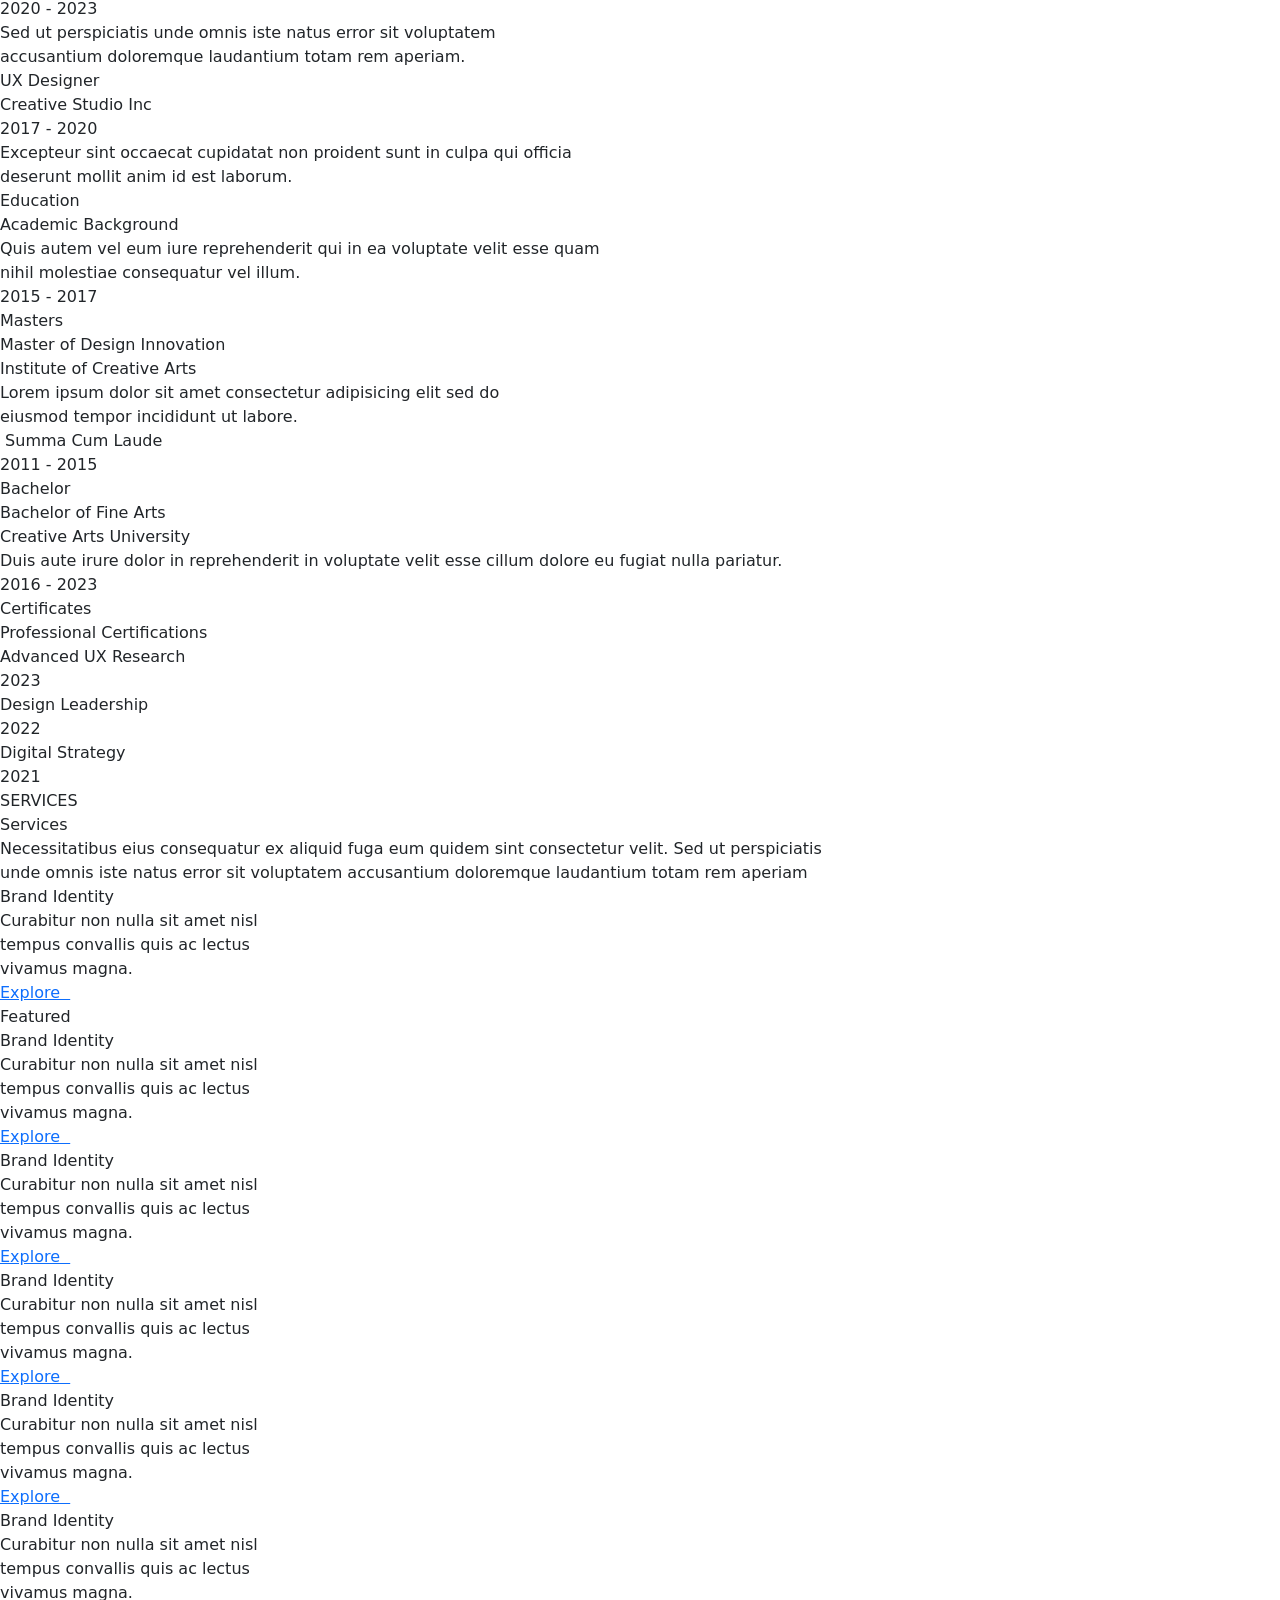
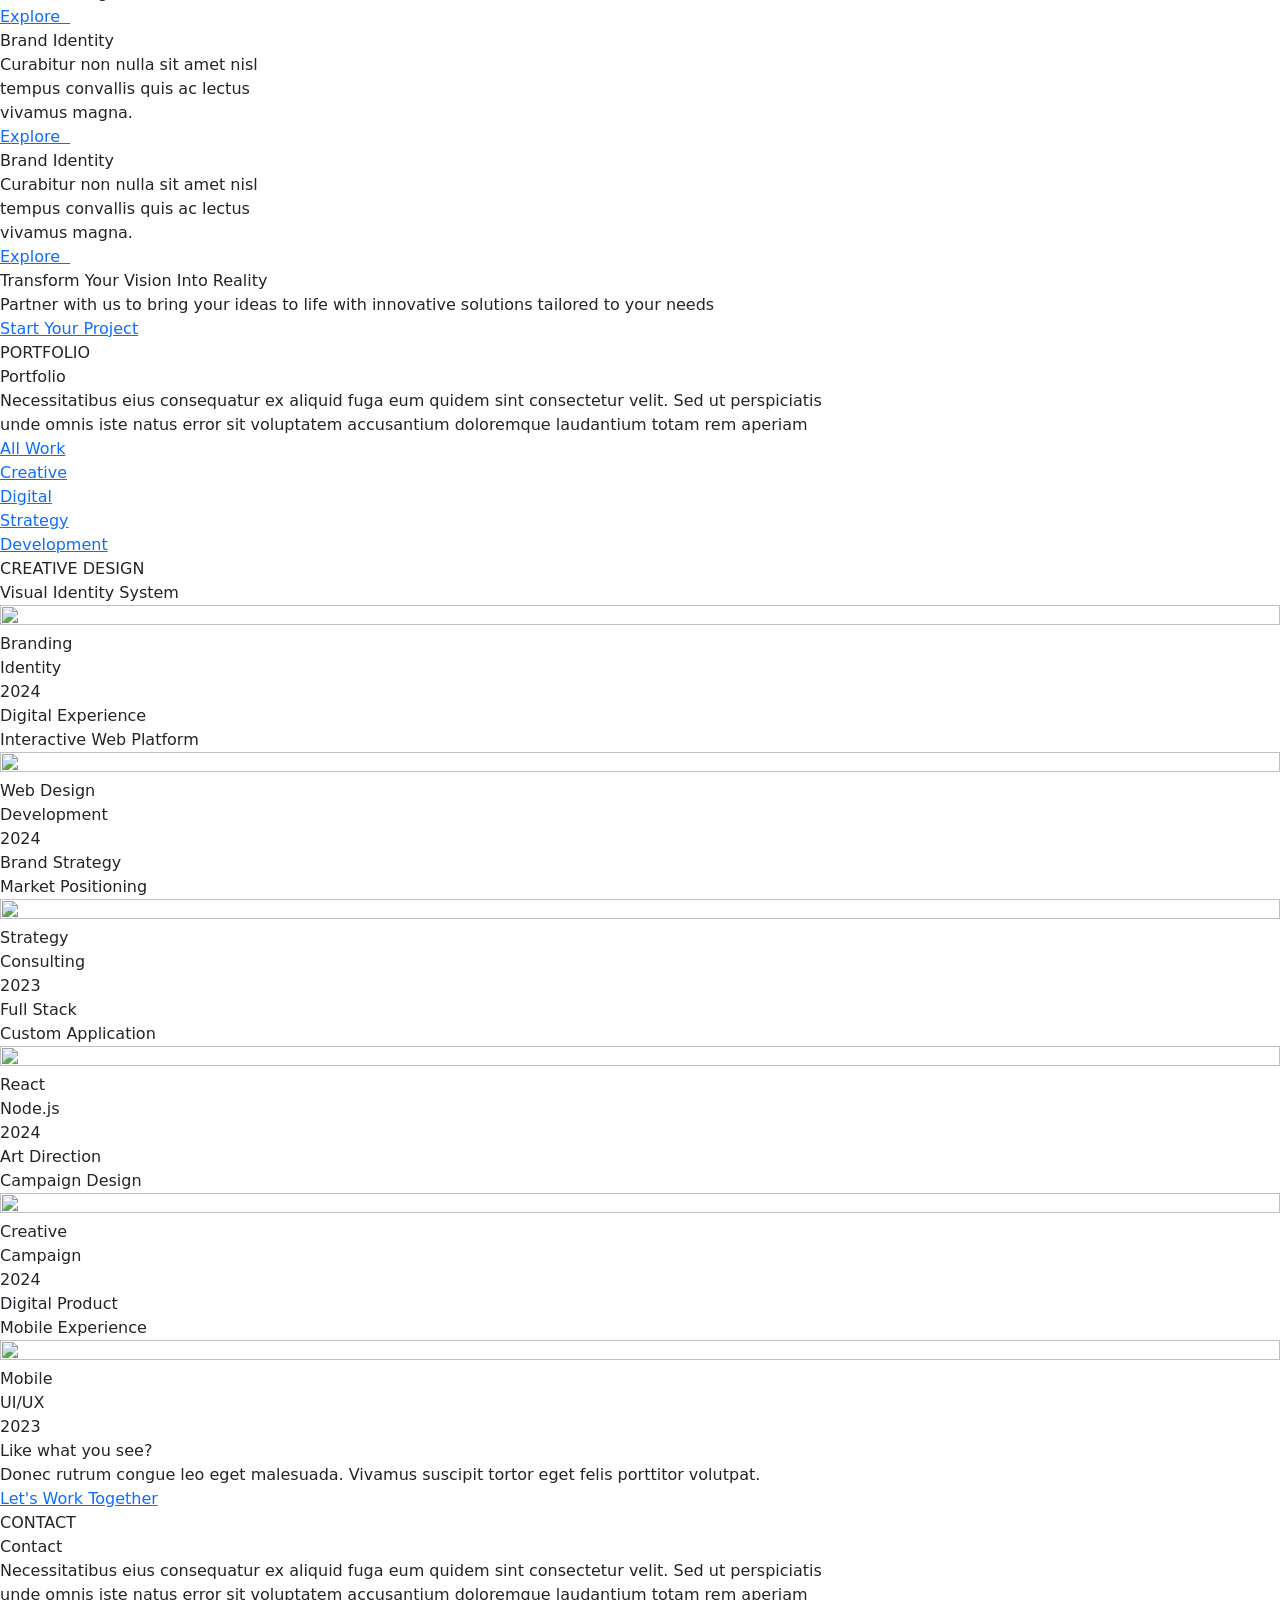
==== commit 831f4a89: "third time" ====
--- a/index.html
+++ b/index.html
@@ -574,7 +574,7 @@
         <!-- Contact section start -->
 
 
-        <!-- <div class="contact" id="scrollspyHeading6">
+        <div class="contact" id="scrollspyHeading6">
             <div class="contact-sub">
                 <div class="contact-small">CONTACT
                     <div class="underline"></div>
@@ -588,14 +588,14 @@
                         <div class="contact-left-box">
                             <div class="contact-left-box-left"></div>
                             <div class="contact-left-box-right"></div>
-                        </div> -->
+                        </div>
                         <!-- <div class="contact-left-box-1"></div> -->
                         <!-- <div class="contact-left-box-1"></div> -->
-                    <!-- </div>
+                    </div>
                     <div class="contact-right"></div>
                 </div>
             </div>
-        </div> -->
+        </div>
 
 
         <!-- Contact section end -->
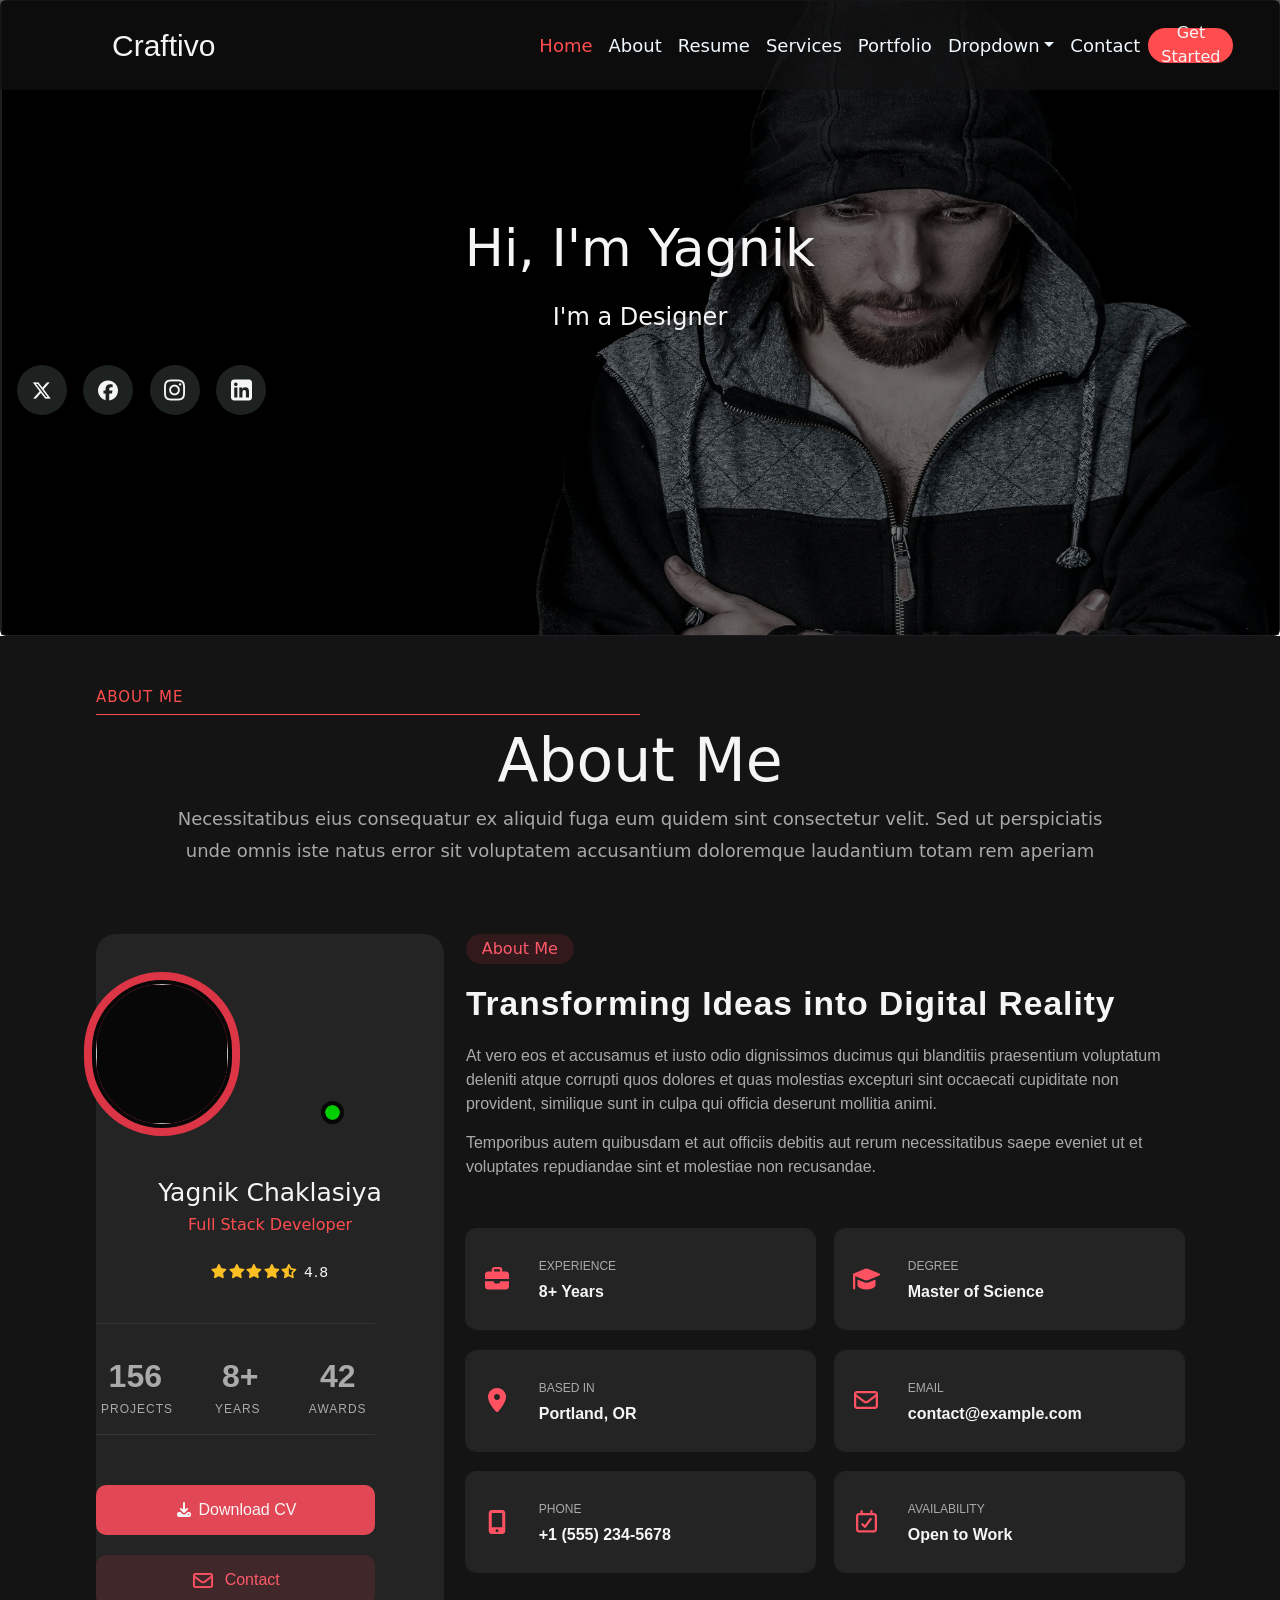
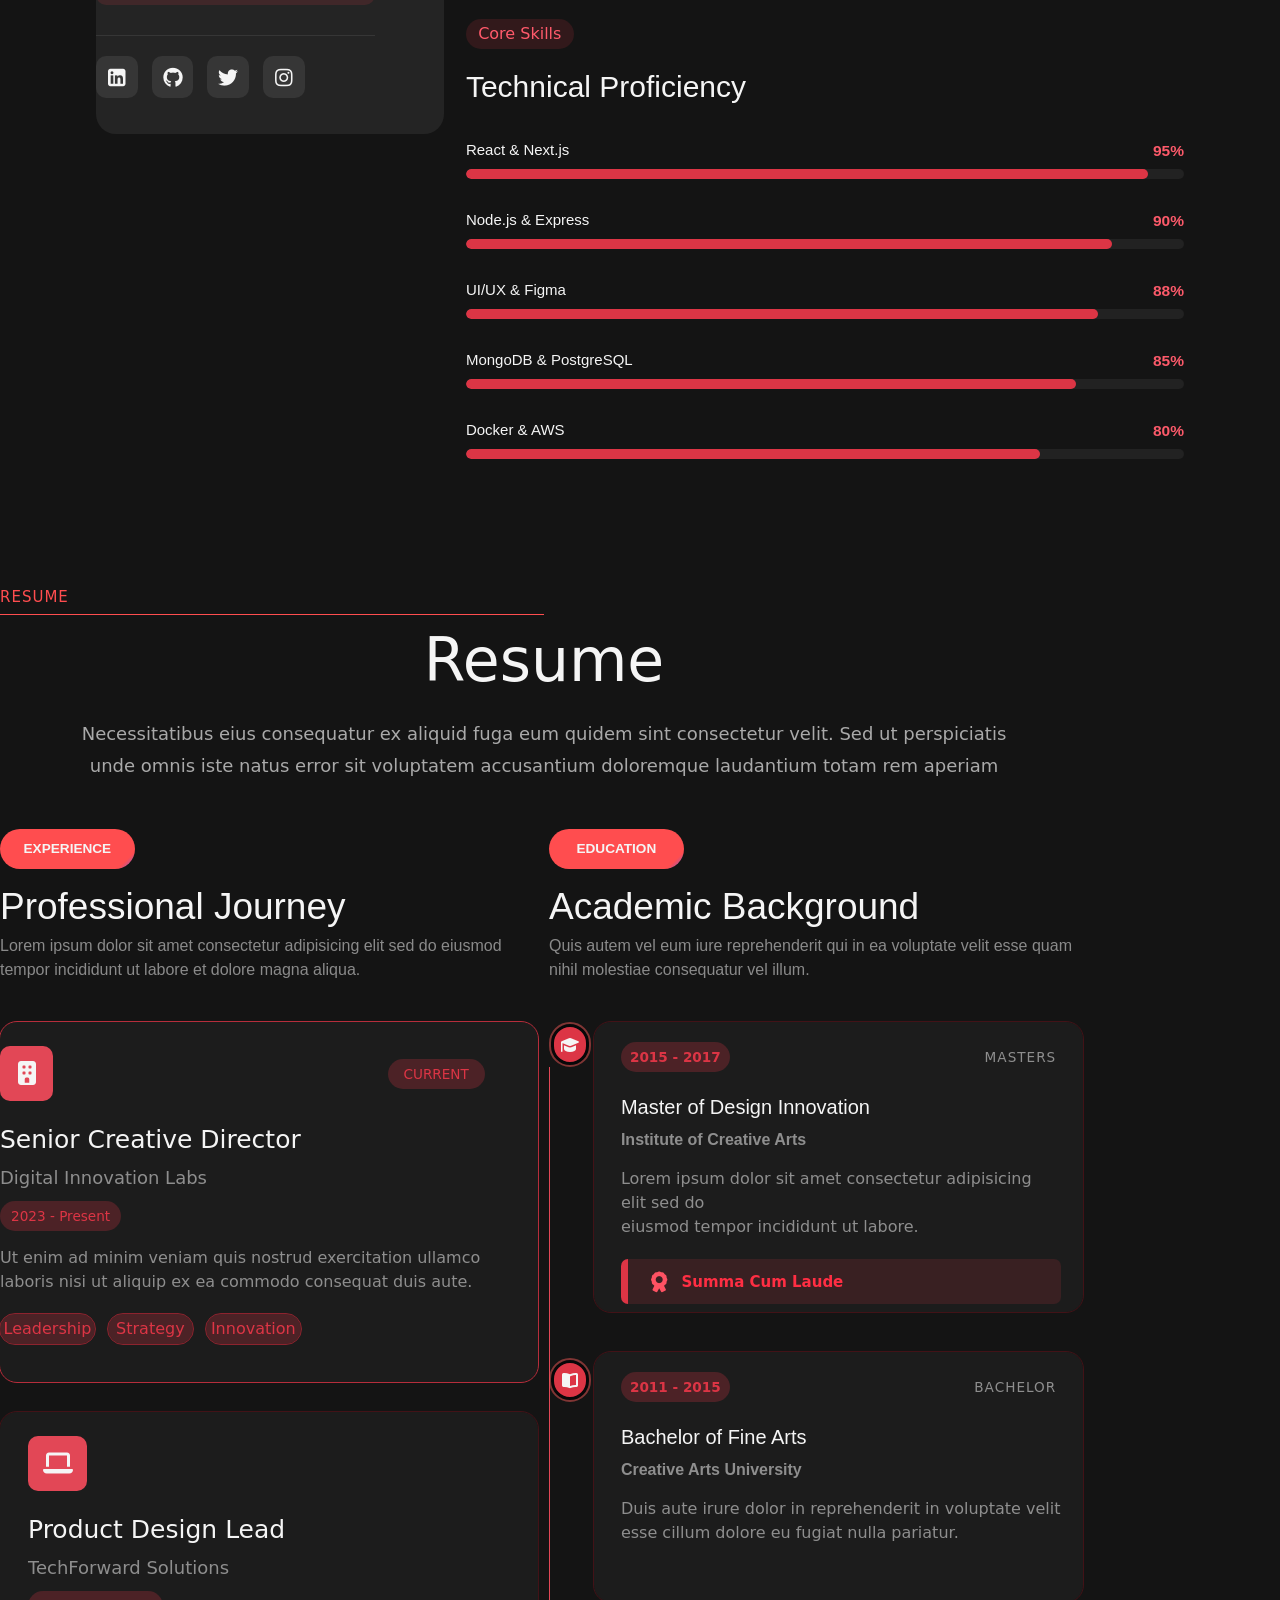
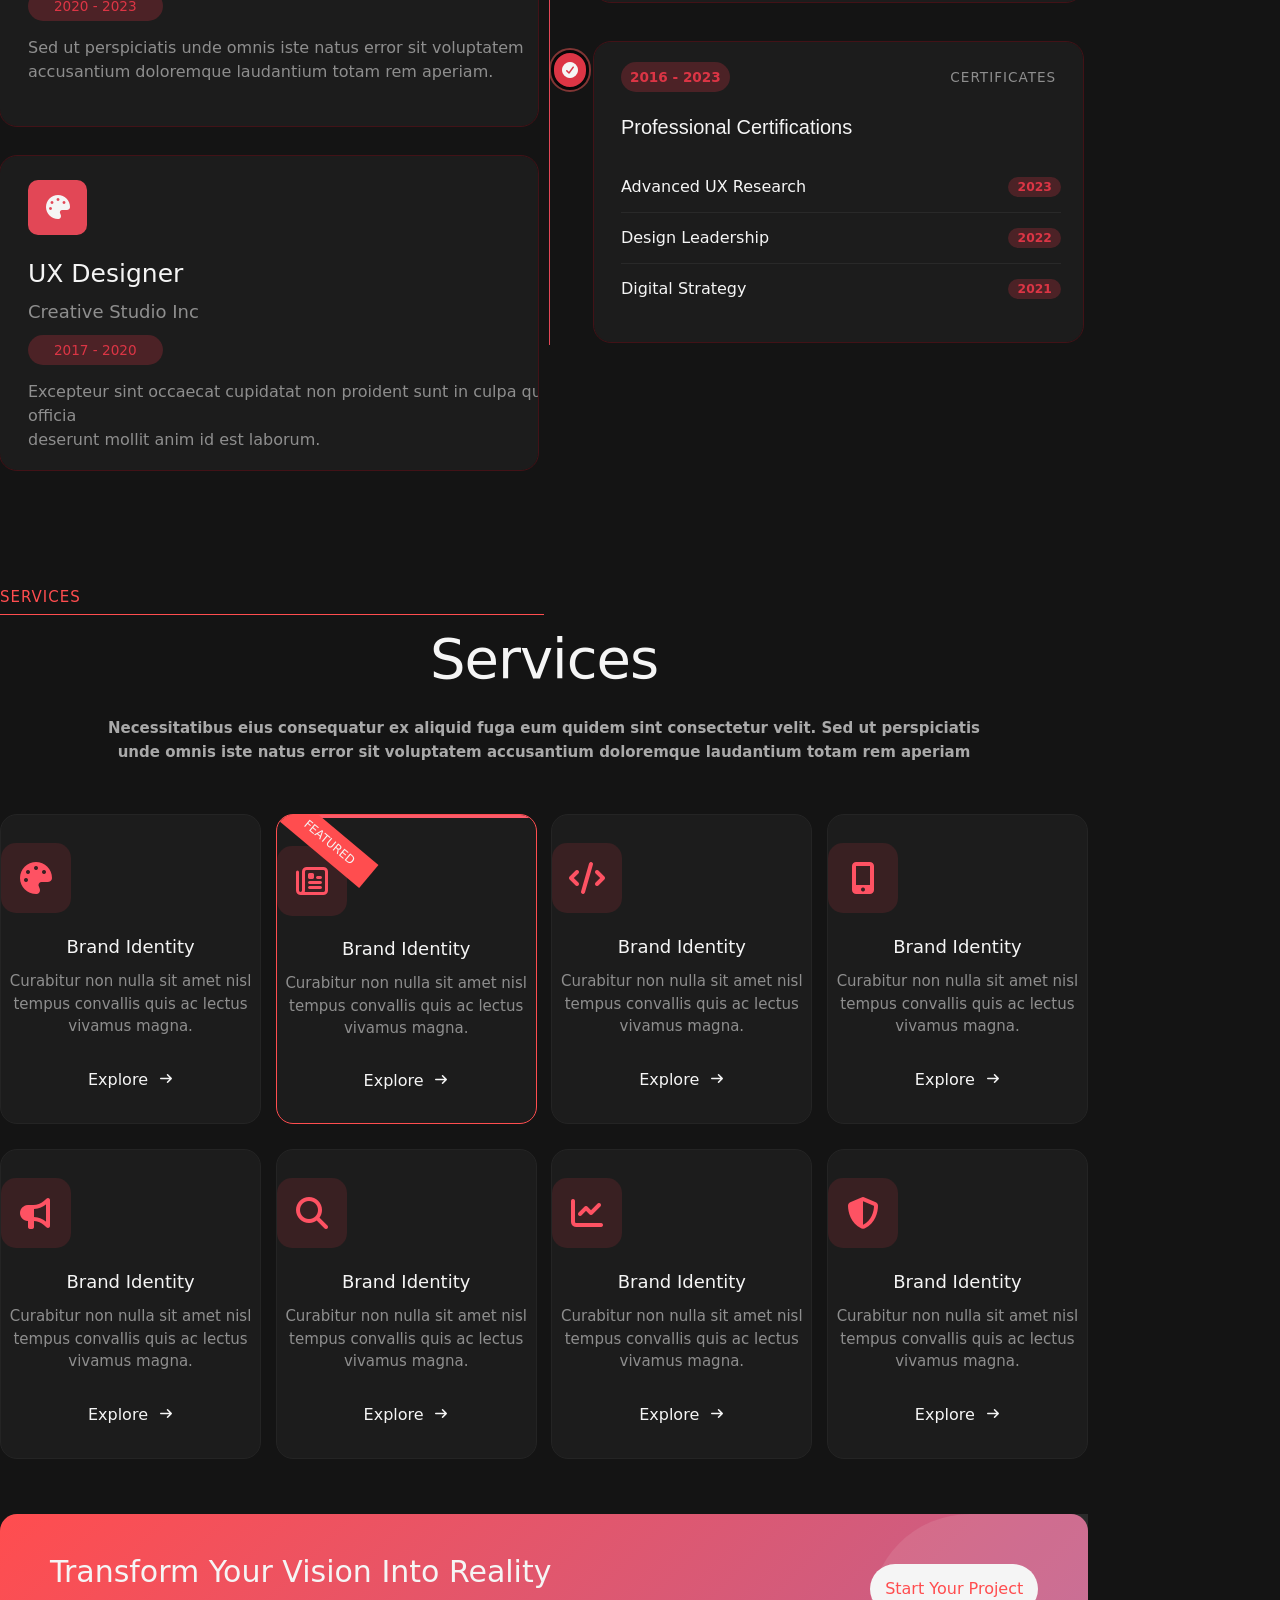
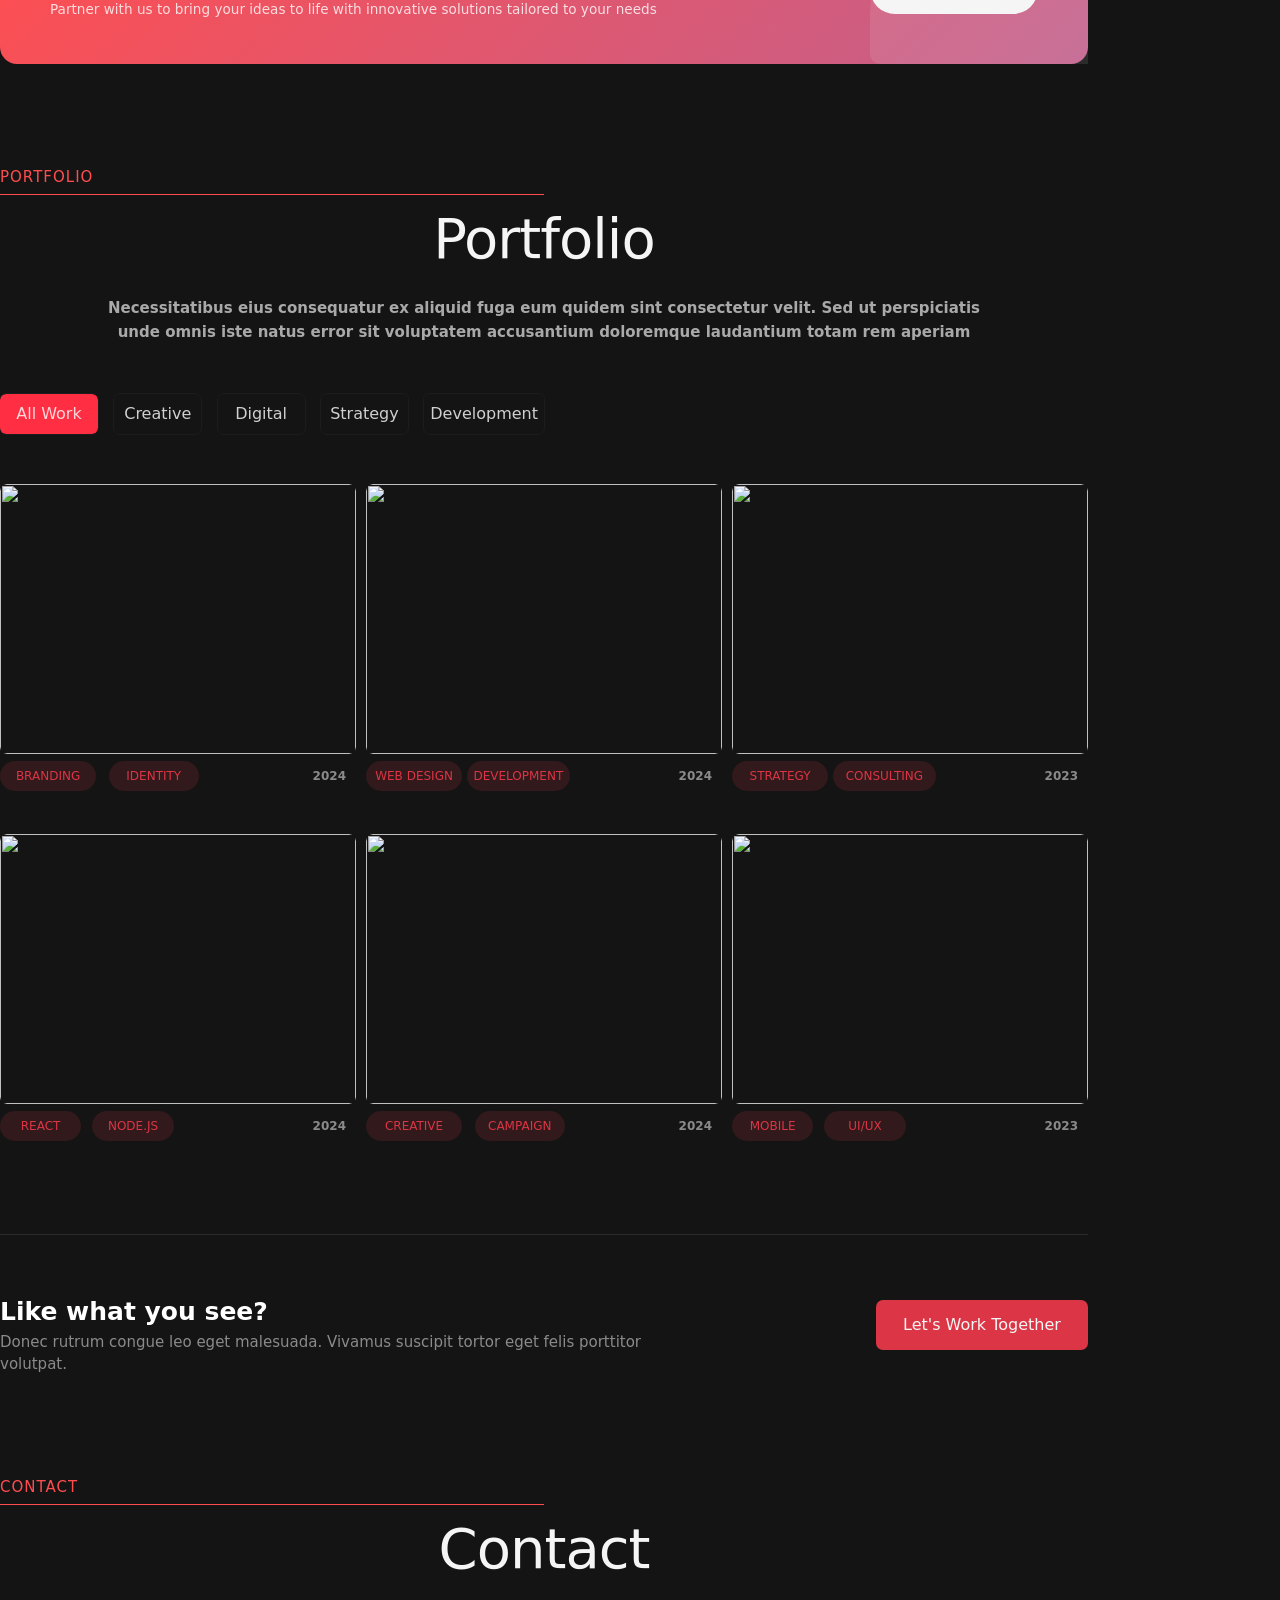
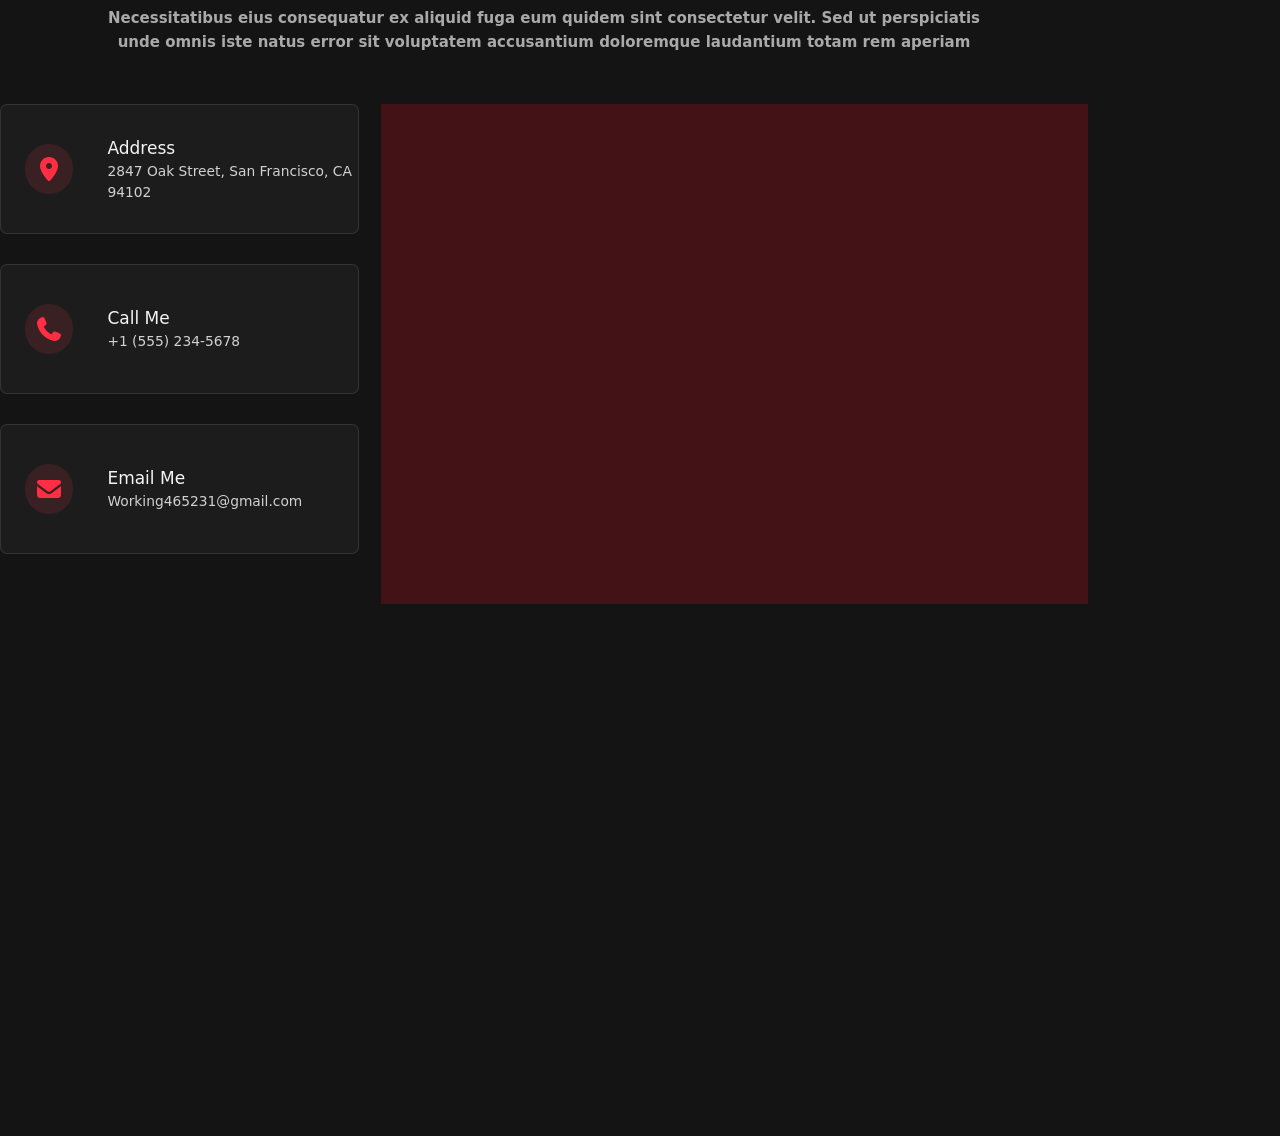
==== commit 9d539636: "ya" ====
--- a/index.html
+++ b/index.html
@@ -4,8 +4,8 @@
     <meta charset="UTF-8">
     <meta name="viewport" content="width=device-width, initial-scale=1.0">
     <title>Document</title>
-    <link rel="stylesheet" href="css/web-4.css">
-    <link rel="stylesheet" href="css/all.min.css">
+    <link rel="stylesheet" href="portfolio-css/index-css.css">
+    <link rel="stylesheet" href="portfolio-css/all.min.css">
     <script src="https://cdn.jsdelivr.net/npm/@popperjs/core@2.9.2/dist/umd/popper.min.js" integrity="sha384-IQsoLXl5PILFhosVNubq5LC7Qb9DXgDA9i+tQ8Zj3iwWAwPtgFTxbJ8NT4GN1R8p" crossorigin="anonymous"></script>
     <link href="https://cdn.jsdelivr.net/npm/bootstrap@5.0.2/dist/css/bootstrap.min.css" rel="stylesheet" integrity="sha384-EVSTQN3/azprG1Anm3QDgpJLIm9Nao0Yz1ztcQTwFspd3yD65VohhpuuCOmLASjC" crossorigin="anonymous">
     <script src="https://cdn.jsdelivr.net/npm/bootstrap@5.0.2/dist/js/bootstrap.bundle.min.js" integrity="sha384-MrcW6ZMFYlzcLA8Nl+NtUVF0sA7MsXsP1UyJoMp4YLEuNSfAP+JcXn/tWtIaxVXM" crossorigin="anonymous"></script>
@@ -72,8 +72,8 @@
                 <h5 class="card-title">Hi, I'm Yagnik </h5>
                 <p class="card-text">I'm a Designer</p>
                 <div class="card-icon">
-                    <div class="card-icon-sub"><i class="fa-brands fa-x-twitter fa-xl" style="color: whitesmoke;"></i></div>
-                    <div class="card-icon-sub"><i class="fa-brands fa-facebook fa-xl" style="color: whitesmoke;"></i></div>
+                    <div class="card-icon-sub"><i class="fa-brands fa-x-twitter fa-lg" style="color: whitesmoke;"></i></div>
+                    <div class="card-icon-sub"><i class="fa-brands fa-facebook fa-lg" style="color: whitesmoke;"></i></div>
                     <div class="card-icon-sub"><i class="fa-brands fa-instagram fa-xl" style="color: whitesmoke;"></i></div>
                     <div class="card-icon-sub"><i class="fa-brands fa-square-linkedin fa-xl" style="color: whitesmoke;"></i></div>
                 </div>
@@ -366,7 +366,7 @@
                         <div class="services-box-text">Brand Identity
                             <div class="services-box-text1">Curabitur non nulla sit amet nisl <br>tempus convallis quis ac lectus <br>vivamus magna.</div>
                         </div>
-                        <div class="services-box-text-arrow"><a href="web-4-inside.html">Explore &nbsp;<i class="fa-solid fa-arrow-right fa-xs" style="color: whitesmoke;"></i></a></div>
+                        <div class="services-box-text-arrow"><a href="web-inside.html">Explore &nbsp;<i class="fa-solid fa-arrow-right fa-xs" style="color: whitesmoke;"></i></a></div>
                     </div>
                     <div class="services-boxs1">
                         <div class="services-box-line1"></div>
@@ -375,7 +375,7 @@
                         <div class="services-box-text2">Brand Identity
                             <div class="services-box-text3">Curabitur non nulla sit amet nisl <br>tempus convallis quis ac lectus <br>vivamus magna.</div>
                         </div>
-                        <div class="services-box-text-arrow1"><a href="web-4-inside.html">Explore &nbsp;<i class="fa-solid fa-arrow-right fa-xs" style="color: whitesmoke;"></i></a></div>
+                        <div class="services-box-text-arrow1"><a href="web-inside.html">Explore &nbsp;<i class="fa-solid fa-arrow-right fa-xs" style="color: whitesmoke;"></i></a></div>
                     </div>
                     <div class="services-boxs">
                         <div class="services-box-line"></div>
@@ -383,7 +383,7 @@
                         <div class="services-box-text">Brand Identity
                             <div class="services-box-text1">Curabitur non nulla sit amet nisl <br>tempus convallis quis ac lectus <br>vivamus magna.</div>
                         </div>
-                        <div class="services-box-text-arrow"><a href="web-4-inside.html">Explore &nbsp;<i class="fa-solid fa-arrow-right fa-xs" style="color: whitesmoke;"></i></a></div>
+                        <div class="services-box-text-arrow"><a href="web-inside.html">Explore &nbsp;<i class="fa-solid fa-arrow-right fa-xs" style="color: whitesmoke;"></i></a></div>
                     </div>
                     <div class="services-boxs">
                         <div class="services-box-line"></div>
@@ -391,7 +391,7 @@
                         <div class="services-box-text">Brand Identity
                             <div class="services-box-text1">Curabitur non nulla sit amet nisl <br>tempus convallis quis ac lectus <br>vivamus magna.</div>
                         </div>
-                        <div class="services-box-text-arrow"><a href="web-4-inside.html">Explore &nbsp;<i class="fa-solid fa-arrow-right fa-xs" style="color: whitesmoke;"></i></a></div>
+                        <div class="services-box-text-arrow"><a href="web-inside.html">Explore &nbsp;<i class="fa-solid fa-arrow-right fa-xs" style="color: whitesmoke;"></i></a></div>
                     </div>
                     <div class="services-boxs">
                         <div class="services-box-line"></div>
@@ -399,7 +399,7 @@
                         <div class="services-box-text">Brand Identity
                             <div class="services-box-text1">Curabitur non nulla sit amet nisl <br>tempus convallis quis ac lectus <br>vivamus magna.</div>
                         </div>
-                        <div class="services-box-text-arrow"><a href="web-4-inside.html">Explore &nbsp;<i class="fa-solid fa-arrow-right fa-xs" style="color: whitesmoke;"></i></a></div>
+                        <div class="services-box-text-arrow"><a href="web-inside.html">Explore &nbsp;<i class="fa-solid fa-arrow-right fa-xs" style="color: whitesmoke;"></i></a></div>
                     </div>
                     <div class="services-boxs">
                         <div class="services-box-line"></div>
@@ -407,7 +407,7 @@
                         <div class="services-box-text">Brand Identity
                             <div class="services-box-text1">Curabitur non nulla sit amet nisl <br>tempus convallis quis ac lectus <br>vivamus magna.</div>
                         </div>
-                        <div class="services-box-text-arrow"><a href="web-4-inside.html">Explore &nbsp;<i class="fa-solid fa-arrow-right fa-xs" style="color: whitesmoke;"></i></a></div>
+                        <div class="services-box-text-arrow"><a href="web-inside.html">Explore &nbsp;<i class="fa-solid fa-arrow-right fa-xs" style="color: whitesmoke;"></i></a></div>
                     </div>
                     <div class="services-boxs">
                         <div class="services-box-line"></div>
@@ -415,7 +415,7 @@
                         <div class="services-box-text">Brand Identity
                             <div class="services-box-text1">Curabitur non nulla sit amet nisl <br>tempus convallis quis ac lectus <br>vivamus magna.</div>
                         </div>
-                        <div class="services-box-text-arrow"><a href="web-4-inside.html">Explore &nbsp;<i class="fa-solid fa-arrow-right fa-xs" style="color: whitesmoke;"></i></a></div>
+                        <div class="services-box-text-arrow"><a href="web-inside.html">Explore &nbsp;<i class="fa-solid fa-arrow-right fa-xs" style="color: whitesmoke;"></i></a></div>
                     </div>
                     <div class="services-boxs">
                         <div class="services-box-line"></div>
@@ -423,7 +423,7 @@
                         <div class="services-box-text">Brand Identity
                             <div class="services-box-text1">Curabitur non nulla sit amet nisl <br>tempus convallis quis ac lectus <br>vivamus magna.</div>
                         </div>
-                        <div class="services-box-text-arrow"><a href="web-4-inside.html">Explore &nbsp;<i class="fa-solid fa-arrow-right fa-xs" style="color: whitesmoke;"></i></a></div>
+                        <div class="services-box-text-arrow"><a href="web-inside.html">Explore &nbsp;<i class="fa-solid fa-arrow-right fa-xs" style="color: whitesmoke;"></i></a></div>
                     </div>
                 </div>
                 <div class="services-sub2">
@@ -431,7 +431,7 @@
                         <div class="services-sub2-text1">Partner with us to bring your ideas to life with innovative solutions tailored to your needs</div>
                     </div>
                     <div class="services-sub2-button">
-                        <div class="services-sub2-button1"><a href="web-4-inside.html">Start Your Project</a></div>
+                        <div class="services-sub2-button1"><a href="web-inside.html">Start Your Project</a></div>
                     </div>
                 </div>
             </div>
@@ -586,11 +586,35 @@
                 <div class="contact-sub-1">
                     <div class="contact-left">
                         <div class="contact-left-box">
-                            <div class="contact-left-box-left"></div>
-                            <div class="contact-left-box-right"></div>
-                        </div>
-                        <!-- <div class="contact-left-box-1"></div> -->
-                        <!-- <div class="contact-left-box-1"></div> -->
+                            <div class="contact-left-box-left">
+                                <div class="contact-left-box-left-sub"><i class="fa-solid fa-location-dot fa-xl" style="color: #ff2e43;"></i></div>
+                            </div>
+                            <div class="contact-left-box-right">
+                                <div class="contact-left-box-right-sub">Address
+                                    <div class="contact-left-box-right-sub-1">2847 Oak Street, San Francisco, CA <br> 94102</div>
+                                </div>
+                            </div>
+                        </div>
+                        <div class="contact-left-box-1">
+                            <div class="contact-left-box-left">
+                                <div class="contact-left-box-left-sub"><i class="fa-solid fa-phone fa-xl" style="color: #ff2e43;"></i></div>
+                            </div>
+                            <div class="contact-left-box-right">
+                                <div class="contact-left-box-right-sub">Call Me
+                                    <div class="contact-left-box-right-sub-1">+1 (555) 234-5678</div>
+                                </div>
+                            </div>
+                        </div>
+                        <div class="contact-left-box-1">
+                            <div class="contact-left-box-left">
+                                <div class="contact-left-box-left-sub"><i class="fa-solid fa-envelope fa-xl" style="color: #ff2e43;"></i></div>
+                            </div>
+                            <div class="contact-left-box-right">
+                                <div class="contact-left-box-right-sub">Email Me
+                                    <div class="contact-left-box-right-sub-1">Working465231@gmail.com</div>
+                                </div>
+                            </div>
+                        </div>
                     </div>
                     <div class="contact-right"></div>
                 </div>
--- a/portfolio-css/index-css.css
+++ b/portfolio-css/index-css.css
@@ -0,0 +1,1957 @@
+* {
+    margin: 0px;
+    padding: 0px;
+}
+.navbar {
+    background-color: rgba(18, 18, 18, 70%) !important;
+    height: 90px;
+}
+.navbar-brand {
+    color: whitesmoke !important;
+}
+.web-name a {
+    margin-left: 100px;
+    font-family: Arial, Helvetica, sans-serif;
+    font-size: 30px;
+    font-weight: 400;
+}
+.collapse {
+    margin-left: 300px;
+    font-size: large;
+    font-weight: 300;
+}
+.nav-link {
+    color: aliceblue !important;
+}
+.nav-pills .nav-link.active,
+.nav-pills .show>.nav-link {
+    background: none !important;
+    color: #ff4d4f !important;
+    font-weight: 500;
+}
+.d-flex {
+    width: 17%;
+    height: 35px;
+    display: flex;
+    align-items: center;
+    justify-content: center;
+    background-color: #ff4d4f !important;
+    border-radius: 60px;
+    margin-right: 50px;
+
+}
+.d-flex button {
+    color: whitesmoke !important;
+}
+.card-img {
+    width: 100%;
+    height: 634.4px;
+    background-image: url("../web\ bgi.webp");
+    background-size: 100% 100%;
+    position: relative;
+    z-index: 1;
+}
+.card-img::before {
+    content: "";
+    position: absolute;
+    width: 100%;
+    height: 634.4px;
+    background-color: rgba(0, 0, 0, 50%);
+    z-index: -1;
+}
+.card-img-overlay {
+    color: whitesmoke;
+    z-index: 1;
+    justify-content: center;
+    text-align: center;
+    margin-top: 200px;
+}
+.card-title {
+    font-size: 52px;
+}
+.card-text {
+    margin-top: 20px;
+    font-size: x-large;
+}
+.card-icon {
+    width: 20%;
+    height: 50px;
+    margin-top: 30px;
+    /* background-color: aliceblue; */
+    justify-self: center;
+    display: flex;
+    justify-content: space-between;
+}
+.card-icon-sub {
+    width: 20%;
+    height: 50px;
+    border-radius: 55px;
+    display: flex;
+    align-items: center;
+    justify-content: center;
+    background: color-mix(in srgb, #c3e5df, transparent 85%);
+}
+.card-icon-sub:hover {
+    background-color: #ff4d4f !important;
+}
+.card-icon-sub:hover {
+    transform: translateY(-5px);
+    transition: 0.5s;
+}
+.about {
+    width: 100%;
+    height: 1500px;
+    background-color: #141414;
+    display: flex;
+    justify-content: center;
+}
+.about-sub{
+    width: 85%;
+    height: 1450px;
+    /* background-color: midnightblue; */
+    margin-top: 50px;
+    justify-self: center;
+}
+.about-small {
+    color: #ff4d4f;
+    justify-self: center;
+    font-weight: 400;
+    font-size: 15px;
+    letter-spacing: 1px;
+}
+.underline {
+    width: 50%;
+    height: 1px;
+    margin-top: 5px;
+    justify-self: center;
+    background-color: #ff4d4f;
+}
+.about-big {
+    color: whitesmoke;
+    font-size: 60px;
+    font-weight: 300;
+    text-align: center;
+    margin-top: 0px;
+}
+.about-big-text {
+    color: darkgray;
+    text-align: center;
+    font-size: 18px;
+    font-weight: 500;
+}
+.about-big-sub-text {
+    margin-top: 5px;
+    color: darkgray;
+    text-align: center;
+    font-size: 18px;
+    font-weight: 500;
+}
+.about-sub-1{
+    width: 100%;
+    height: 1000px;
+    /* background-color: #242424; */
+    display: flex;
+    flex-wrap: wrap;
+    justify-content: space-between;
+}
+.about-left {
+    width: 32%;
+    height: 800px;
+    margin-top: 70px;
+    border-radius: 20px;
+    background-color: #242424;
+}
+.about-left-image {
+    width: 38%;
+    height: 140px;
+    top: 50px;
+    /* overflow: hidden; */
+    border-radius: 120px;
+    justify-self: center;
+    background-color: #070708;
+    outline: 4px solid #070708;
+}
+.about-left-sub-image{
+    width: 100%;
+    height: 140px;
+    overflow: hidden;
+    border-radius: 120px;
+    justify-self: center;
+    /* background-color: #070708; */
+    outline: 12px solid #dc3545;
+}
+.about-left-image-circle{
+    width: 15px;
+    height: 15px;
+    background-color: rgb(2, 204, 2);
+    z-index: 2;
+    border-radius: 10px;
+    position: absolute;
+    outline: 4px solid #070708;
+    left: 325px;
+    top: 1105px;
+    animation: about-left-image-circle 1.7s ease-in-out 0.5s infinite alternate both;
+}
+@keyframes about-left-image-circle{
+    from{
+        width: 12px;
+        height: 12px;
+    }
+    to{
+        width: 15px;
+        height: 15px;
+    }
+}
+.about-left-image-name{
+    text-align: center;
+    color: whitesmoke;
+    position: relative;
+    margin-top: 100px;
+    font-size: 25px;
+    font-weight: 500;
+}
+.about-left-person-course{
+    color: #ff4d4f;
+    text-align: center;
+    margin-top: 2px;
+    font-weight: 500;
+}
+.about-left-person-rateing{
+    margin-top: 25px;
+    text-align: center;
+    color: whitesmoke;
+    font-size: 14px;
+    font-weight: 500;
+    letter-spacing: 1px;
+}
+.about-left-line{
+    width: 80%;
+    height: 1px;
+    margin-top: 40px;
+    background-color: rgb(54, 54, 54);
+    justify-self: center;
+}
+.about-left-number-text{
+    width: 80%;
+    height: 100px;
+    justify-self: center;
+    /* background-color: darkblue; */
+    display: flex;
+    justify-content: space-between;
+}
+.number{
+    font-family: Arial, Helvetica, sans-serif;
+    font-size: xx-large;
+    font-weight: 600;
+    display: flex;
+    align-items: center;
+    justify-content: center;
+    /* background-color: #6c5ce7; */
+}
+.about-left-number-text1{
+    width: 30%;
+    height: 100px;
+    color: #dc3545;
+    /* background-color: #070708; */
+    text-align: center;
+    justify-self: center;
+    padding-right: 15px;
+}
+.about-left-number-sub-text1{
+    font-family: Arial, Helvetica, sans-serif;
+    font-size: 12px;
+    font-weight: 300;
+    margin-left: 5px;
+    text-transform: uppercase;
+    letter-spacing: 1px;
+    color: rgb(171, 170, 170);
+}
+.about-left-number-text2{
+    width: 30%;
+    height: 100px;
+    color: #dc3545;
+    /* background-color: #070708; */
+    text-align: center;
+    justify-self: center;
+}
+.about-left-number-sub-text2{
+    font-family: Arial, Helvetica, sans-serif;
+    font-size: 12px;
+    font-weight: 300;
+    margin-left: 5px;
+    text-transform: uppercase;
+    letter-spacing: 1px;
+    color: rgb(171, 170, 170);
+}
+.about-left-number-text3{
+    width: 30%;
+    height: 100px;
+    color: #dc3545;
+    /* background-color: #070708; */
+    text-align: center;
+    justify-self: center;
+}
+.about-left-number-sub-text3{
+    font-family: Arial, Helvetica, sans-serif;
+    font-size: 12px;
+    font-weight: 300;
+    margin-left: 10px;
+    text-transform: uppercase;
+    letter-spacing: 1px;
+    color: rgb(171, 170, 170);
+}
+.about-left-line1{
+    width: 80%;
+    height: 1px;
+    margin-top: 10px;
+    background-color: rgb(54, 54, 54);
+    justify-self: center;
+}
+.about-left-download-button{
+    width: 80%;
+    height: 50px;
+    margin-top: 50px;
+    border-radius: 10px;
+    justify-self: center;
+    background-color: #e24756;
+    color: whitesmoke;
+    font-family: Arial, Helvetica, sans-serif;
+    font-size: medium;
+    font-weight: 400;
+    display: flex;
+    align-items: center;
+    justify-content: center;
+}
+.about-sub a{
+    text-decoration: none;
+    color: whitesmoke;
+}
+.about-left-download-button:hover a{
+    color: whitesmoke !important;
+}
+.about-left-download-button:hover{
+    transform: translateY(-5px);
+    transition: 0.8s;
+    background-color: #ff2e43;
+}
+.about-left-contact-button{
+    width: 80%;
+    height: 50px;
+    margin-top: 20px;
+    border-radius: 10px;
+    justify-self: center;
+    background: color-mix(in srgb, #dc3545, transparent 85%);
+    color: #fc5a6a;
+    font-family: Arial, Helvetica, sans-serif;
+    font-size: medium;
+    font-weight: 400;
+    display: flex;
+    align-items: center;
+    justify-content: center;
+}
+.about-left-line2{
+    width: 80%;
+    height: 1px;
+    margin-top: 30px;
+    background-color: rgb(54, 54, 54);
+    justify-self: center;
+}
+.about-left-icon-boxs{
+    width: 60%;
+    height: 42px;
+    justify-self: center;
+    margin-top: 20px;
+    /* background-color: #070708; */
+    display: flex;
+    justify-content: space-between;
+}
+.about-left-icon-box1{
+    width: 20%;
+    height: 42px;
+    border-radius: 10px;
+    display: flex;
+    align-items: center;
+    justify-content: center;
+    background-color: rgb(54, 54, 54);
+}
+.about-left-icon-box1:hover{
+    transform: translateY(-5px);
+    transition: 0.5s;
+    background-color: #ff4d4f !important;
+}
+.about-right{
+    width: 66%;
+    height: 1200px;
+    margin-top: 70px;
+    /* background-color: #070708; */
+}
+.about-right-about-head{
+    width: 15%;
+    height: 30px;
+    color: #ff5a6b;
+    display: flex;
+    align-items: center;
+    justify-content: center;
+    border-radius: 20px;
+    background: color-mix(in srgb, #dc3545, transparent 85%);
+}
+.about-right-text-head{
+    font-family: Arial, Helvetica, sans-serif;
+    font-size: 33.5px;
+    letter-spacing: 1px;
+    font-weight: 600;
+    color: whitesmoke;
+    margin-top: 15px;
+}
+.about-right-text{
+    font-family: Arial, Helvetica, sans-serif;
+    font-size: medium;
+    font-weight: 400;
+    color: rgb(171, 170, 170);
+    margin-top: 15px;
+}
+.about-right-text1{
+    font-family: Arial, Helvetica, sans-serif;
+    font-size: medium;
+    font-weight: 400;
+    color: rgb(171, 170, 170);
+    margin-top: 15px;
+}
+.about-right-boxs{
+    width: 100%;
+    height: 350px;
+    /* background-color: #242424; */
+    margin-top: 50px;
+    display: flex;
+    flex-wrap: wrap;
+    justify-content: space-between;
+    row-gap: 15px;
+}
+.about-right-box1{
+    width: calc(50% - 10px);
+    height: 100px;
+    outline: 1px solid #242424;
+    border-radius: 10px;
+    background-color: #242424;
+    display: flex;
+    flex-wrap: wrap;
+}
+.about-right-box1:hover{
+    outline-color: #dc3545;
+}
+.about-right-box1-icon{
+    width: 18%;
+    height: 100px;
+    display: flex;
+    align-items: center;
+    justify-content: center;
+}
+.about-right-box1-text{
+    width: 82%;
+    height: 100px;
+    /* background-color: black; */
+}
+span{
+    font-family: Arial, Helvetica, sans-serif;
+    font-size: 12px;
+    font-weight: 500;
+    text-transform: uppercase;
+    color: rgb(171, 170, 170);
+    display: flex;
+    margin-top: 28px;
+    margin-left: 10px;
+}
+.about-right-box1-sub-text{
+    color: whitesmoke;
+    margin-top: 5px;
+    margin-left: 10px;
+    font-family: Arial, Helvetica, sans-serif;
+    font-size: medium;
+    font-weight: 600;
+}
+.about-right-about-head1{
+    width: 15%;
+    height: 30px;
+    margin-top: 40px;
+    color: #ff5a6b;
+    display: flex;
+    align-items: center;
+    justify-content: center;
+    border-radius: 20px;
+    background: color-mix(in srgb, #dc3545, transparent 85%);
+}
+.about-right-core-skills-head{
+    font-family: Arial, Helvetica, sans-serif;
+    font-size: 30px;
+    font-weight: 400;
+    margin-top: 15px;
+    color: whitesmoke;
+}
+.about-right-core-skills-text{
+    width: 100%;
+    height: 20px;
+    margin-top: 30px;
+    /* background-color: #070708; */
+    display: flex;
+    justify-content: space-between;
+    color: whitesmoke;
+}
+.about-right-core-skills-text1{
+    font-family: Arial, Helvetica, sans-serif;
+    font-size: 15px;
+    font-weight: 500;
+}
+.about-right-core-skills-text2{
+    color: #fc5a6a;
+    font-family: Arial, Helvetica, sans-serif;
+    font-size: 15.5px;
+    font-weight: 600;
+}
+.progress{
+    margin-top: 10px;
+    height: 10px !important;
+    background: #222 !important;
+    overflow: hidden;
+    border-radius: 60px !important;
+}
+.progress-bar{
+    position: relative;
+    background-color: #dc3545 !important;
+    overflow: hidden;
+    border-radius: 10px;
+}
+.progress-bar::before{
+    content: "";
+    position: absolute;
+    top: 0;
+    left: -50%;
+    width: 50%;
+    height: 100%;
+    background: linear-gradient(120deg, transparent, rgba(255,255,255,0.5), transparent);
+    animation: shine 2s infinite;
+}
+@keyframes shine{
+    100%{
+        left: 120%;
+    }
+}
+.resume{
+    width: 100%;
+    height: 1650px;
+    background-color: #141414;
+}
+.resume-sub{
+    width: 85%;
+    height: 1650px;
+    /* background-color: midnightblue; */
+    justify-self: center;
+}
+.resume-small{
+    padding-top: 50px;
+    color: #ff4d4f;
+    justify-self: center;
+    font-weight: 400;
+    font-size: 15px;
+    letter-spacing: 1px;
+}
+.resume-big{
+    color: whitesmoke;
+    font-size: 60px;
+    font-weight: 300;
+    text-align: center;
+    margin-top: 0px;
+}
+.resume-big-text{
+    color: darkgray;
+    text-align: center;
+    font-size: 18px;
+    font-weight: 500;
+    margin-top: 15px;
+}
+.resume-big-sub-text{
+    margin-top: 5px;
+    color: darkgray;
+    text-align: center;
+    font-size: 18px;
+    font-weight: 500;
+}
+.resume-sub1{
+    width: 100%;
+    height: 1300px;
+    margin-top: 50px;
+    justify-self: center;
+    /* background-color: #070708; */
+    display: flex;
+    flex-wrap: wrap;
+    justify-content: space-between;
+}
+.resume-left{
+    width: calc(50% - 5px);
+    height: 1300px;
+    /* background-color: #222; */
+}
+.resume-left-title{
+    width: 25%;
+    height: 40px;
+    border-radius: 20px;
+    color: whitesmoke;
+    display: flex;
+    align-items: center;
+    justify-content: center;
+    text-transform: uppercase;
+    background: linear-gradient(135deg, #ff4d4f 50%, #ff4d4f 90%, #6c5ce7 100%);
+    font-family: Arial, Helvetica, sans-serif;
+    font-weight: 600;
+    font-size: 13.6px;
+}
+.resume-left-heading{
+    margin-top: 10px;
+    font-family: Arial, Helvetica, sans-serif;
+    font-size: 37px;
+    font-weight: 500;
+    color: whitesmoke;
+}
+.resume-left-heading-text{
+    color: rgba(255,255,255,0.5);
+    font-family: Arial, Helvetica, sans-serif;
+    font-size: medium;
+    font-weight: 400;
+}
+.resume-left-box{
+    width: 100%;
+    height: 360px;
+    margin-top: 40px;
+    border-radius: 17px;
+    justify-self: center;
+    background-color: #141414;
+}
+.resume-left-sub-box{
+    width: 99.9%;
+    height: 360px;
+    overflow: hidden;
+    border-radius: 17px;
+    outline: 1px solid #b62d3b;
+    background-color: #1c1c1c;
+    position: relative;
+}
+.resume-left-sub-box:hover{
+    transform: translateY(-3px);
+    box-shadow: 5px 5px 40px rgba(255, 255, 255, 10%);
+}
+.resume-left-line-animation{
+    width: 0%;
+    height: 4px;
+    border-top-left-radius: 20px;
+    border-top-right-radius: 20px;
+    background: linear-gradient(90deg, #FE4C4F, color-mix(in srgb, #ff4d4f, #6c5ce7 20%), #ff4d4f);
+}
+.resume-left-sub-box:hover .resume-left-line-animation{
+    width: 100%;
+    transition: 0.8s;
+}
+.resume-left-box-icon-title{
+    width: 90%;
+    height: 55px;
+    margin-top: 20px;
+    justify-self: center;
+    display: flex;
+    flex-wrap: wrap;
+    align-items: center;
+    justify-content: space-between;
+    /* background-color: #070708; */
+    position: absolute;
+}
+.resume-left-box-icon{
+    width: 11%;
+    height: 55px;
+    display: flex;
+    align-items: center;
+    justify-content: center;
+    border-radius: 10px;
+    background-color: #e24756;
+}
+.resume-left-box-title{
+    width: 20%;
+    height: 30px;
+    display: flex;
+    align-items: center;
+    justify-content: center;
+    border-radius: 15px;
+    text-transform: uppercase;
+    background-color: color-mix(in srgb, #dc3545, transparent 75%);
+    font-size: 13.6px;
+    font-weight: 500;
+    color: #dc3545;
+}
+.resume-left-box-text{
+    width: 100%;
+    height: 250px;
+    margin-top: 20px;
+    /* background-color: #070708; */
+}
+.resume-left-box-heading{
+    font-size: 25px;
+    font-weight: 400;
+    color: whitesmoke;
+}
+.resume-left-box-heading-text{
+    font-size: 18px;
+    font-weight: 500;
+    color: rgba(255,255,255,0.5);
+    margin-top: 5px;
+}
+.resume-left-box-year{
+    width: 25%;
+    height: 30px;
+    font-size: 13.6px;
+    font-weight: 500;
+    display: flex;
+    align-items: center;
+    justify-content: center;
+    margin-top: 10px;
+    color: #dc3545;
+    border-radius: 20px;
+    background-color: color-mix(in srgb, #dc3545, transparent 75%);
+}
+.resume-left-box-heading-sub-text{
+    font-size: 16px;
+    font-weight: 400;
+    margin-top: 15px;
+    color: rgba(255,255,255,0.5);
+}
+.resume-left-box-3-title{
+    width: 70%;
+    height: 30px;
+    margin-top: 20px;
+    /* background-color: #070708; */
+    display: flex;
+    flex-wrap: wrap;
+    column-gap: 13px;
+}
+.resume-left-box-sub1-title{
+    width: 28%;
+    height: 30px;
+    display: flex;
+    align-items: center;
+    justify-content: center;
+    color: #dc3545;
+    outline: 1px solid #8d232e;
+    border-radius: 20px;
+    background-color: color-mix(in srgb, #dc3545, transparent 75%);
+}
+.resume-left-box-sub2-title{
+    width: 25%;
+    height: 30px;
+    display: flex;
+    align-items: center;
+    justify-content: center;
+    color: #dc3545;
+    outline: 1px solid #8d232e;
+    border-radius: 20px;
+    background-color: color-mix(in srgb, #dc3545, transparent 75%);
+}
+.resume-left-box-sub3-title{
+    width: 28%;
+    height: 30px;
+    display: flex;
+    align-items: center;
+    justify-content: center;
+    color: #dc3545;
+    outline: 1px solid #8d232e;
+    border-radius: 20px;
+    background-color: color-mix(in srgb, #dc3545, transparent 75%);
+}
+.resume-left-sub-box2{
+    width: 99.9%;
+    height: 314px;
+    overflow: hidden;
+    margin-top: 30px;
+    border-radius: 17px;
+    outline: 1px solid #421217;
+    background-color: #1c1c1c;
+    position: relative;
+}
+.resume-left-sub-box2:hover{
+    transition: 0.5s;
+    transform: translateY(-3px);
+    outline-color: #84232d;
+    box-shadow: 5px 5px 40px rgba(255, 255, 255, 10%);
+}
+.resume-left-line-animation2{
+    width: 0%;
+    height: 4px;
+    border-top-left-radius: 20px;
+    border-top-right-radius: 20px;
+    background: linear-gradient(90deg, #141414, color-mix(in srgb, #141414, #ff4d4f 100%), #141414);
+}
+.resume-left-sub-box2:hover .resume-left-line-animation2{
+    width: 100%;
+    transition: 0.8s;
+}
+.resume-left-box2-icon{
+    width: 11%;
+    height: 55px;
+    margin-top: 20px;
+    margin-left: 28px;
+    display: flex;
+    align-items: center;
+    justify-content: center;
+    border-radius: 10px;
+    background-color: #e24756;
+}
+.resume-left-box-text2{
+    width: 100%;
+    height: 250px;
+    margin-top: 20px;
+    margin-left: 28px;
+    /* background-color: #070708; */
+    color: whitesmoke;
+}
+.resume-right{
+    width: calc(50% - 5px);
+    height: 1150px;
+    /* background-color: #222; */
+}
+.resume-right-title{
+    width: 25%;
+    height: 40px;
+    border-radius: 20px;
+    color: whitesmoke;
+    display: flex;
+    align-items: center;
+    justify-content: center;
+    text-transform: uppercase;
+    background: linear-gradient(135deg, #ff4d4f 50%, #ff4d4f 90%, #6c5ce7 100%);
+    font-family: Arial, Helvetica, sans-serif;
+    font-weight: 600;
+    font-size: 13.6px;
+}
+.resume-right-heading{
+    margin-top: 10px;
+    font-family: Arial, Helvetica, sans-serif;
+    font-size: 37px;
+    font-weight: 500;
+    color: whitesmoke;
+}
+.resume-right-heading-text{
+    color: rgba(255,255,255,0.5);
+    font-family: Arial, Helvetica, sans-serif;
+    font-size: medium;
+    font-weight: 400;
+}
+.resume-right-box{
+    width: 100%;
+    height: 1000px;
+    margin-top: 40px;
+    /* border-radius: 17px; */
+    justify-self: center;
+    /* background-color: #1c1c1c; */
+    display: flex;
+    flex-wrap: wrap;
+    justify-content: space-between;
+}
+.resume-right-box-text{
+    width: 100%;
+    height: 1000px;
+    /* background-color: #84232d; */
+}
+.resume-mid{
+    height: 1000px;
+}
+.resume-mid-line{
+    width: 1%;
+    height: 878px;
+    justify-self: center;
+    background-color: #e24756;
+    position: relative;
+}
+.resume-mid-line-icon-outline{
+    width: 94%;
+    height: 45px;
+    border-radius: 60px;
+    display: flex;
+    align-items: center;
+    justify-content: center;
+}
+.resume-mid-line-icon1{
+    position: absolute;
+    width: 3%;
+    height: 41px;
+    margin-top: 0.2px;
+    border-radius: 60px;
+    z-index: 1;
+    border: 3px solid #070708;
+    outline: 2px solid rgba(236,86,85,0.5);
+    background-color: #dc3545 !important;
+    display: flex;
+    align-items: center;
+    justify-content: center;
+}
+.resume-mid-line-icon2{
+    position: absolute;
+    width: 3%;
+    height: 40px;
+    margin-top: 670px;
+    border-radius: 60px;
+    z-index: 2;
+    border: 3px solid #070708;
+    outline: 2px solid rgba(236,86,85,0.5);
+    background-color: #dc3545 !important;
+    display: flex;
+    align-items: center;
+    justify-content: center;
+}
+.resume-mid-line-icon3{
+    position: absolute;
+    width: 3%;
+    height: 40px;
+    margin-top: 1250px;
+    border-radius: 60px;
+    z-index: 2;
+    border: 3px solid #070708;
+    outline: 2px solid rgba(236,86,85,0.5);
+    background-color: #dc3545 !important;
+    display: flex;
+    align-items: center;
+    justify-content: center;
+}
+.resume-right-box-1{
+    width: 99%;
+    height: 290px;
+    border-radius: 17px;
+    outline: 1px solid #421217;
+    background-color: #1c1c1c;
+    justify-self: end;
+    position: relative;
+}
+.resume-right-box-1:hover{
+    transform: translatex(5px);
+    transition: 0.4s;
+    outline-color: #681e27;
+    box-shadow: 5px 5px 40px rgba(255, 255, 255, 10%);
+}
+.resume-right-box-year-text{
+    width: 89%;
+    position: absolute;
+    margin-top: 20px;
+    height: 30px;
+    margin-left: 27px;
+    /* background-color: #070708; */
+    display: flex;
+    flex-wrap: wrap;
+    align-items: center;
+    justify-content: center;
+    justify-content: space-between;
+}
+.resume-right-box-year{
+    width: 25%;
+    height: 30px;
+    font-size: 13.6px;
+    font-weight: 900;
+    display: flex;
+    align-items: center;
+    justify-content: center;
+    /* margin-top: 10px; */
+    color: #dc3545;
+    border-radius: 20px;
+    background-color: color-mix(in srgb, #dc3545, transparent 75%);    
+}
+.resume-right-box-text1-year{
+    color: rgba(255,255,255,0.5);
+    text-transform: uppercase;
+    font-size: 13.6px;
+    font-weight: 500;
+    letter-spacing: 1px;
+}
+.resume-right-box1-sub{
+    width: 90%;
+    height: 220px;
+    position: absolute;
+    /* background-color: #070708; */
+    margin-left: 27px;
+    margin-top: 70px;
+}
+.resume-right-box1-head{
+    font-family: Arial, Helvetica, sans-serif;
+    font-size: 20px;
+    font-weight: 500;
+    color: whitesmoke;
+}
+.resume-right-box1-sub-head{
+    font-family: Arial, Helvetica, sans-serif;
+    font-size: 16px;
+    font-weight: 600;
+    margin-top: 6px;
+    color: rgba(255,255,255,0.5);
+}
+.resume-right-box1-text{
+    font-size: 16px;
+    font-weight: 500;
+    margin-top: 15px;
+    color: rgba(255,255,255,0.5);
+}
+.resume-left-box-in-box{
+    width: 100%;
+    height: 45px;
+    margin-top: 20px;
+    border-radius: 10px;
+    /* background-color: #dc3545; */
+    display: flex;
+    flex-wrap: wrap;
+}
+.resume-left-box-in-box1{
+    width: 1.5%;
+    height: 45px;
+    border-top-left-radius: 20px;
+    border-bottom-left-radius: 20px;
+    background-color: #dc3545;
+}
+.resume-left-box-in-box2{
+    width: 98.5%;
+    height: 45px;
+    color: whitesmoke;
+    border-top-right-radius: 7px;
+    border-bottom-right-radius: 7px;
+    background: color-mix(in srgb, #dc3545, transparent 85%);
+}
+.resume-left-box-in-box2-text{
+    margin-top: 12px;
+    font-size: 15px;
+    font-weight: 700;
+    color: #ff2e43;
+    /* margin-left: 20px; */
+}
+.resume-left-box-in-box2-text i{
+    margin-left: 20px;
+    margin-top: 2px;
+}
+.resume-right-box-2{
+    width: 99%;
+    height: 250px;
+    margin-top: 40px;
+    border-radius: 17px;
+    outline: 1px solid #421217;
+    background-color: #1c1c1c;
+    justify-self: end;
+    position: relative;
+}
+.resume-right-box-2:hover{
+    transform: translatex(5px);
+    transition: 0.4s;
+    outline-color: #681e27;
+    box-shadow: 5px 5px 40px rgba(255, 255, 255, 10%);
+}
+.resume-right-box-3{
+    width: 99%;
+    height: 300px;
+    margin-top: 40px;
+    border-radius: 17px;
+    outline: 1px solid #421217;
+    background-color: #1c1c1c;
+    justify-self: end;
+    position: relative;
+}
+.resume-right-box-3:hover{
+    transform: translatex(5px);
+    transition: 0.4s;
+    outline-color: #681e27;
+    box-shadow: 5px 5px 40px rgba(255, 255, 255, 10%);
+}
+.resume-right-box-3-text-number{
+    width: 100%;
+    height: 50px;
+    margin-top: 20px;
+    display: flex;
+    flex-wrap: wrap;
+    align-items: center;
+    justify-content: center;
+    justify-content: space-between;
+    /* background-color: #070708; */
+}
+.resume-right-box-3-text{
+    color: whitesmoke;
+    font-weight: 500;
+}
+.resume-right-box-3-number{
+    width: 12%;
+    height: 20px;
+    font-size: 12.3px;
+    font-weight: 900;
+    display: flex;
+    align-items: center;
+    justify-content: center;
+    color: #dc3545;
+    border-radius: 20px;
+    background-color: color-mix(in srgb, #dc3545, transparent 75%);
+}
+.resume-right-box-3-text-number-line{
+    width: 100%;
+    height: 1px;
+    background-color: rgba(154, 154, 154, 0.1);
+}
+.resume-right-box-3-text-number1{
+    width: 100%;
+    height: 50px;
+    display: flex;
+    flex-wrap: wrap;
+    align-items: center;
+    justify-content: center;
+    justify-content: space-between;
+    /* background-color: #070708; */
+}
+
+.services{
+    width: 100%;
+    height: 1180px;
+    background-color: #141414;
+}
+.services-sub{
+    width: 85%;
+    height: 1180px;
+    justify-self: center;
+    /* background-color: #070708; */
+}
+.services-small{
+    /* padding-top: 50px; */
+    color: #ff4d4f;
+    justify-self: center;
+    font-weight: 400;
+    font-size: 15px;
+    letter-spacing: 1px;
+}
+.services-big{
+    color: whitesmoke;
+    font-size: 3.5rem;
+    font-weight: 300;
+    text-align: center;
+    margin-top: 10px;
+    margin-bottom: 1.5rem;
+    line-height: 1.2;
+    letter-spacing: -1px;
+}
+.services-big-text{
+    color: darkgray;
+    text-align: center;
+    font-size: 15px;
+    line-height: 1.6;
+    font-weight: 600;
+    margin-top: 15px;
+    margin-bottom: 20px;
+}
+.services-big-sub-text{
+    /* margin-top: 5px; */
+    margin-bottom: 50px;
+    color: darkgray;
+    text-align: center;
+    font-size: 15px;
+    font-weight: 600;
+    line-height: 1.6;
+}
+.services-sub1{
+    width: 100%;
+    height: 670px;
+    display: flex;
+    flex-wrap: wrap;
+    justify-content: space-between;
+    /* background-color: #070708; */
+}
+.services-boxs{
+    width: 24%;
+    height: 310px;
+    border-radius: 17px;
+    overflow: hidden;
+    border: 1px solid #242424;
+    background-color: #1c1c1c;
+}
+.services-boxs:hover{
+    border-color: #ff4d4f;
+    transition: 0.7s;
+    transform: translateY(-4px);
+}
+.services-box-line{
+    width: 0%;
+    height: 3px;
+    background-color: #fc5a6a;
+    border-top-left-radius: 17px;
+    border-bottom-left-radius: 17px;
+}
+.services-boxs:hover .services-box-line{
+    width: 100%;
+    transition: 0.8s;
+}
+.services-box-icon{
+    width: 27%;
+    height: 70px;
+    margin-top: 25px;
+    justify-self: center;
+    border-radius: 15px;
+    background: color-mix(in srgb, #dc3545, transparent 85%);
+    display: flex;
+    align-items: center;
+    justify-content: center;
+}
+.services-boxs:hover .services-box-icon{
+    background-color: #dc3545 !important;
+    transform: rotate(9deg);
+    transition: 0.8s;
+}
+.services-boxs:hover .services-box-icon i{
+    color: whitesmoke !important;
+    transition: 0.8s;
+}
+.services-box-text{
+    margin-top: 20px;
+    font-size: 18px;
+    font-weight: 500;
+    text-align: center;
+    color: whitesmoke;
+}
+.services-box-text1{
+    margin-top: 10px;
+    font-size: 15px;
+    font-weight: 500;
+    text-align: center;
+    color: rgba(255,255,255,0.5);
+}
+.services-box-text-arrow{
+    margin-top: 30px;
+    text-align: center;
+    color: whitesmoke;
+    font-weight: 500;
+}
+.services-boxs:hover .services-box-text-arrow{
+    color: #ff4d4f !important;
+    transition: 0.8s;
+}
+.services-boxs:hover .services-box-text-arrow i{
+    color: #ff4d4f !important;
+    transform: translateX(4px);
+    transition: 0.8s;
+}
+.services-boxs:hover .services-box-text-arrow a{
+    color: #ff4d4f !important;
+    transition: 0.8s;
+}
+.services-box-text-arrow a{
+    text-decoration: none;
+    color: whitesmoke;
+}
+
+.services-boxs1{
+    width: 24%;
+    height: 310px;
+    border-radius: 17px;
+    overflow: hidden;
+    border: 1px solid #ff4d4f;
+    background-color: #1c1c1c;
+}
+.services-boxs1:hover{
+    transition: 0.7s;
+    transform: translateY(-4px);
+}
+.services-box-line1{
+    width: 100%;
+    height: 3px;
+    background-color: #fc5a6a;
+    border-top-left-radius: 17px;
+    border-bottom-left-radius: 17px;
+}
+.services-box-icon1{
+    width: 27%;
+    height: 70px;
+    margin-top: -11.8px;
+    margin-bottom: 100px;
+    justify-self: center;
+    border-radius: 15px;
+    background: color-mix(in srgb, #dc3545, transparent 85%);
+    display: flex;
+    align-items: center;
+    justify-content: center;
+}
+.services-boxs1:hover .services-box-icon1{
+    background-color: #dc3545 !important;
+    transform: rotate(9deg);
+    transition: 0.8s;
+}
+.services-boxs1:hover .services-box-icon1 i{
+    color: whitesmoke !important;
+    transition: 0.8s;
+}
+.services-box-text2{
+    margin-top: -81px;
+    font-size: 18px;
+    font-weight: 500;
+    text-align: center;
+    color: whitesmoke;
+}
+.services-box-text3{
+    margin-top: 10px;
+    font-size: 15px;
+    font-weight: 500;
+    text-align: center;
+    color: rgba(255,255,255,0.5);
+}
+.services-box-text-arrow1{
+    margin-top: 29px;
+    text-align: center;
+    color: whitesmoke;
+    font-weight: 500;
+}
+.services-boxs1:hover .services-box-text-arrow1{
+    color: #ff4d4f !important;
+    transition: 0.8s;
+}
+.services-boxs1:hover .services-box-text-arrow1 i{
+    color: #ff4d4f !important;
+    transform: translateX(4px);
+    transition: 0.8s;
+}
+.services-boxs1:hover .services-box-text-arrow1 a{
+    color: #ff4d4f !important;
+    transition: 0.8s;
+}
+.services-box-text-arrow1 a{
+    text-decoration: none;
+    color: whitesmoke;
+}
+.services-box-icon-side-text{
+    width: 40%;
+    height: 30px;
+    color: whitesmoke;
+    text-transform: uppercase;
+    font-size: 11.8px;
+    font-weight: 500;
+    background-color: #ff4d4f;
+    display: flex;
+    align-items: center;
+    justify-content: center;
+    justify-self: end;
+    margin-top: 10px;
+    margin-right: -20px;
+    transform: rotate(40deg);
+}
+.services-sub2{
+    width: 100%;
+    height: 150px;
+    margin-top: 30px;
+    border-radius: 17px;
+    background: linear-gradient(135deg,rgba(255, 77, 79, 1) 0%, rgba(194, 97, 141, 1) 100%, rgba(255, 77, 79, 1) 34%, rgba(108, 92, 231, 1) 40%);
+    display: flex;
+    flex-wrap: wrap;
+    align-items: center;
+    justify-content: space-between;
+}
+.services-sub2-text{
+    width: 60%;
+    height: 80px;
+    margin-left: 50px;
+    color: whitesmoke;
+    justify-self: center;
+    /* background-color: #070708; */
+    font-size: 30px;
+    font-weight: 500;
+}
+.services-sub2-text1{
+    margin-top: 5px;
+    color: rgba(255, 255, 255, 80%);
+    font-size: 13.6px;
+    font-weight: 500;
+}
+.services-sub2-button{
+    width: 20%;
+    height: 150px;
+    display: flex;
+    align-items: center;
+    justify-content: center;
+    border-top-left-radius: 100px;
+    border-bottom-left-radius: 10px;
+    background: color-mix(in srgb, whitesmoke, transparent 90%);
+}
+.services-sub2-button1{
+    width: 100%;
+    height: 50px;
+    color: #dc3545;
+    border-radius: 30px;
+    justify-self: center;
+    background-color: whitesmoke;
+    display: flex;
+    align-items: center;
+    justify-content: center;
+    font-size: medium;
+    font-weight: 500;
+    margin-right: 50px;
+}
+.services-sub2-button1 a{
+    text-decoration: none;
+    color: #ff4d4f;
+}
+.services-sub2-button1:hover a{
+    color: #ff4d4f !important;
+}
+.services-sub2-button1:hover{
+    transform: translateY(-1px);
+    filter: drop-shadow(25px 25px 10px rgb(0, 0, 0, 1%));
+}
+
+.portfolio{
+    width: 100%;
+    height: 1310px;
+    background-color: #141414;
+}
+.portfolio-sub{
+    width: 85%;
+    height: 1310px;
+    justify-self: center;
+    /* background-color: #070708; */
+}
+.portfolio-small{
+    /* padding-top: 50px; */
+    color: #ff4d4f;
+    justify-self: center;
+    font-weight: 400;
+    font-size: 15px;
+    letter-spacing: 1px;
+}
+.portfolio-big{
+    color: whitesmoke;
+    font-size: 3.5rem;
+    font-weight: 300;
+    text-align: center;
+    margin-top: 10px;
+    margin-bottom: 1.5rem;
+    line-height: 1.2;
+    letter-spacing: -1px;
+}
+.portfolio-big-text{
+    color: darkgray;
+    text-align: center;
+    font-size: 15px;
+    line-height: 1.6;
+    font-weight: 600;
+    margin-top: 15px;
+    margin-bottom: 20px;
+}
+.portfolio-big-sub-text{
+    /* margin-top: 5px; */
+    margin-bottom: 50px;
+    color: darkgray;
+    text-align: center;
+    font-size: 15px;
+    font-weight: 600;
+    line-height: 1.6;
+}
+.portfolio-sub1{
+    width: 50%;
+    height: 40px;
+    display: flex;
+    flex-wrap: wrap;
+    justify-content: space-between;
+    justify-self: center;
+    /* background-color: #8d232e; */
+}
+.portfolio-sub1-heading-1{
+    width: 18%;
+    height: 40px;
+    font-weight: 400;
+    border-radius: 6px;
+    display: flex;
+    align-items: center;
+    justify-content: center;
+    outline: 1px solid #1c1c1c;
+    background-color: #ff2e43;
+}
+.portfolio-sub1-heading-1 a{
+    text-decoration: none;
+    color: rgba(255,255,255,0.8);
+}
+.portfolio-sub1-heading-1:hover a{
+    color: rgba(255,255,255,0.8);
+}
+.portfolio-sub1-heading-4{
+    width: 16%;
+    height: 40px;
+    font-weight: 400;
+    border-radius: 6px;
+    display: flex;
+    align-items: center;
+    justify-content: center;
+    outline: 1px solid #1c1c1c;
+    /* background-color: #ff2e43; */
+}
+.portfolio-sub1-heading-4 a{
+    text-decoration: none;
+    color: rgba(255,255,255,0.8);
+}
+.portfolio-sub1-heading-4:hover a{
+    color: #ff2e43;
+}
+.portfolio-sub1-heading-2{
+    width: 16%;
+    height: 40px;
+    font-weight: 400;
+    border-radius: 6px;
+    display: flex;
+    align-items: center;
+    justify-content: center;
+    outline: 1px solid #1c1c1c;
+    /* background-color: #6c5ce7; */
+}
+.portfolio-sub1-heading-2 a{
+    text-decoration: none;
+    color: rgba(255,255,255,0.8);
+}
+.portfolio-sub1-heading-2:hover a{
+    color: #ff2e43;
+}
+.portfolio-sub1-heading-3{
+    width: 22%;
+    height: 40px;
+    font-weight: 400;
+    border-radius: 6px;
+    display: flex;
+    align-items: center;
+    justify-content: center;
+    outline: 1px solid #1c1c1c;
+    /* background-color: #6c5ce7; */
+}
+.portfolio-sub1-heading-3 a{
+    text-decoration: none;
+    color: rgba(255,255,255,0.8);
+}
+.portfolio-sub1-heading-3:hover a{
+    color: #ff2e43;
+}
+.portfolio-sub1-heading-2:hover{
+    outline-color: #dc3545;
+}
+.portfolio-sub1-heading-3:hover{
+    outline-color: #dc3545;
+}
+.portfolio-sub1-heading-4:hover{
+    outline-color: #dc3545;
+}
+.portfolio-boxs{
+    width: 100%;
+    height: 700px;
+    margin-top: 50px;
+    display: flex;
+    flex-wrap: wrap;
+    justify-content: space-between;
+    justify-self: center;
+    /* background-color: #242424; */
+}
+.portfolio-boxs-1{
+    width: 356px;
+    height: 306.500px;
+    border-radius: 7px;
+    /* background-color: #421217; */
+}
+.portfolio-boxs-1 img{
+    border-radius: 7px;
+}
+.portfolio-boxs-1:hover img{
+    transform: scale(1.1);
+    transition: 0.7s;
+}
+.portfolio-boxs-1-sub-1{
+    width: 100%;
+    height: 270px;
+    position: relative;
+    overflow: hidden;
+    border-radius: 7px;
+    /* background-color: #6c5ce7; */
+}
+.portfolio-boxs-1-sub-1::before{
+    content: "";
+    width: 100%;
+    height: 100%;
+    background: linear-gradient(180deg,rgb(232, 230, 230) 10%, rgba(0, 0, 0, 1) 80%);
+    opacity: 0.7;
+    border-radius: 7px;
+    position: absolute;
+    display: none;
+}
+.portfolio-boxs-1:hover .portfolio-boxs-1-sub-1::before{
+    display: block;
+    z-index: 2;
+    border-radius: 7px;
+}
+.portfolio-boxs-1-sub-1-1{
+    width: 41%;
+    height: 25px;
+    margin: 18px 20px;
+    font-size: 13.6px;
+    font-weight: 500;
+    display: flex;
+    align-items: center;
+    justify-content: center;
+    border-radius: 4px;
+    position: absolute;
+    color: #dc3545;
+    background-color: white;
+    display: none;
+    z-index: 2;
+}
+.portfolio-boxs-1:hover .portfolio-boxs-1-sub-1-1{
+    display: block;
+    display: flex;
+    align-items: center;
+    justify-content: center;
+    transition: 5s;
+}
+.portfolio-boxs-1-sub-1-2{
+    font-size: 18px;
+    font-weight: 500;
+    position: absolute;
+    color: white;
+    margin: 45px 22px;
+    display: none;
+    z-index: 2;
+}
+.portfolio-boxs-1:hover .portfolio-boxs-1-sub-1-2{
+    display: block;
+}
+.portfolio-boxs-1-sub-1-3{
+    width: 11%;
+    height: 40px;
+    right: 60px;
+    bottom: 10px;
+    display: flex;
+    align-items: center;
+    justify-content: center;
+    font-size: 15px;
+    border-radius: 25px;
+    position: absolute;
+    background-color: white;
+    display: none;
+}
+.portfolio-boxs-1:hover .portfolio-boxs-1-sub-1-3{
+    display: block;
+    z-index: 2;
+    display: flex;
+    align-items: center;
+    justify-content: center;
+}
+.portfolio-boxs-1-sub-1-4{
+    width: 11%;
+    height: 40px;
+    right: 10px;
+    bottom: 10px;
+    display: flex;
+    align-items: center;
+    justify-content: center;
+    font-size: 15px;
+    border-radius: 25px;
+    position: absolute;
+    background-color: white;
+    display: none;
+}
+.portfolio-boxs-1:hover .portfolio-boxs-1-sub-1-4{
+    display: block;
+    z-index: 2;
+    display: flex;
+    align-items: center;
+    justify-content: center;
+}
+.portfolio-boxs-1-sub-2{
+    width: 100%;
+    height: 30px;
+    border-bottom-left-radius: 7px;
+    border-bottom-right-radius: 7px;
+    margin-top: 6.5px;
+    /* background-color: #6c5ce7; */
+    display: flex;
+    flex-wrap: wrap;
+    justify-content: space-between;
+}
+.portfolio-boxs-1-sub-2-1{
+    width: 60%;
+    height: 30px;
+    display: flex;
+    flex-wrap: wrap;
+    justify-content: space-between;
+    border-bottom-left-radius: 7px;
+    /* background-color: #681e27; */
+}
+.portfolio-boxs-1-sub-2-1-1{
+    width: 45%;
+    height: 30px;
+    display: flex;
+    align-items: center;
+    justify-content: center;
+    border-bottom-left-radius: 7px;
+    border-radius: 20px;
+    text-transform: uppercase;
+    font-size: 12px;
+    font-weight: 500;
+    color: #dc3545;
+    background: color-mix(in srgb, #dc3545, transparent 85%);
+}
+.portfolio-boxs-1-sub-2-1-2{
+    width: 42%;
+    height: 30px;
+    margin-right: 15px;
+    display: flex;
+    align-items: center;
+    justify-content: center;
+    border-radius: 20px;
+    text-transform: uppercase;
+    font-size: 12px;
+    font-weight: 500;
+    color: #dc3545;
+    background: color-mix(in srgb, #dc3545, transparent 85%);
+}
+.portfolio-boxs-1-sub-2-1-2-1{
+    width: 48%;
+    height: 30px;
+    margin-right: 10px;
+    display: flex;
+    align-items: center;
+    justify-content: center;
+    border-radius: 20px;
+    text-transform: uppercase;
+    font-size: 12px;
+    font-weight: 500;
+    color: #dc3545;
+    background: color-mix(in srgb, #dc3545, transparent 85%);
+}
+.portfolio-boxs-1-sub-2-1-1-2{
+    width: 38%;
+    height: 30px;
+    margin-right: 10px;
+    display: flex;
+    align-items: center;
+    justify-content: center;
+    border-radius: 20px;
+    text-transform: uppercase;
+    font-size: 12px;
+    font-weight: 500;
+    color: #dc3545;
+    background: color-mix(in srgb, #dc3545, transparent 85%);
+}
+.portfolio-boxs-1-sub-2-1-2-2{
+    width: 38%;
+    height: 30px;
+    margin-right: 40px;
+    display: flex;
+    align-items: center;
+    justify-content: center;
+    border-radius: 20px;
+    text-transform: uppercase;
+    font-size: 12px;
+    font-weight: 500;
+    color: #dc3545;
+    background: color-mix(in srgb, #dc3545, transparent 85%);
+}
+.portfolio-boxs-1-sub-2-2{
+    width: 15%;
+    height: 30px;
+    display: flex;
+    align-items: center;
+    justify-content: center;
+    border-bottom-right-radius: 7px;
+    border-radius: 20px;
+    text-transform: uppercase;
+    font-size: 12px;
+    font-weight: 600;
+    color: rgba(255,255,255,0.5);
+}
+.portfolio-between-line{
+    width: 100%;
+    height: 1px;
+    margin-top: 50px;
+    background-color: rgba(255,255,255,0.1);
+}
+.portfolio-last-box{
+    width: 100%;
+    height: 100px;
+    display: flex;
+    flex-wrap: wrap;
+    justify-content: space-between;
+    margin-top: 40px;
+    /* background-color: #070708; */
+}
+.portfolio-last-box-1{
+    width: 60%;
+    height: 100px;
+    color: white;
+    font-size: 25px;
+    font-weight: 600;
+    padding-top: 18px;
+    /* background-color: #242424; */
+}
+.portfolio-last-box-1-1{
+    color: rgba(255,255,255,0.5);
+    font-size: 15px;
+    font-weight: 500;
+}
+.portfolio-last-box-2{
+    width: 30%;
+    height: 100px;
+    position: relative;
+    display: flex;
+    align-items: center;
+    /* background-color: #681e27; */
+}
+.portfolio-last-box-2-2{
+    width: 65%;
+    height: 50px;
+    bottom: 25px;
+    right: 0px;
+    border-radius: 7px;
+    color: whitesmoke;
+    display: flex;
+    align-items: center;
+    justify-content: center;
+    background-color: #dc3545;
+    position: absolute;
+}
+.portfolio-last-box-2-2 a{
+    text-decoration: none;
+}
+.portfolio-last-box-2-2:hover{
+    transform: translateY(-2px);
+    transition: 0.7s;
+    filter: drop-shadow(5px 5px 10px rgba(202, 11, 11, 0.5));
+}
+
+.contact{
+    width: 100%;
+    height: 1260px;
+    background-color: #141414;
+}
+.contact-sub{
+    width: 85%;
+    height: 1260px;
+    justify-self: center;
+    /* background-color: #070708; */
+}
+.contact-small{
+    /* padding-top: 50px; */
+    color: #ff4d4f;
+    justify-self: center;
+    font-weight: 400;
+    font-size: 15px;
+    letter-spacing: 1px;
+}
+.contact-big{
+    color: whitesmoke;
+    font-size: 3.5rem;
+    font-weight: 300;
+    text-align: center;
+    margin-top: 10px;
+    margin-bottom: 1.5rem;
+    line-height: 1.2;
+    letter-spacing: -1px;
+}
+.contact-big-text{
+    color: darkgray;
+    text-align: center;
+    font-size: 15px;
+    line-height: 1.6;
+    font-weight: 600;
+    margin-top: 15px;
+    margin-bottom: 20px;
+}
+.contact-big-sub-text{
+    /* margin-top: 5px; */
+    margin-bottom: 50px;
+    color: darkgray;
+    text-align: center;
+    font-size: 15px;
+    font-weight: 600;
+    line-height: 1.6;
+}
+.contact-sub-1{
+    width: 100%;
+    height: 800px;
+    /* background-color: #681e27; */
+    display: flex;
+    flex-wrap: wrap;
+    justify-content: space-between;
+}
+.contact-left{
+    width: 33%;
+    height: 450px;
+}
+.contact-left-box{
+    width: 100%;
+    height: 130px;
+    display: flex;
+    border-radius: 7px;
+    border: 1px solid rgba(255,255,255,0.1);
+    background-color: #1c1c1c;
+}
+.contact-left-box-left{
+    width: 27%;
+    height: 100%;
+    display: flex;
+    align-items: center;
+    justify-content: center;
+    border-top-left-radius: 7px;
+    border-bottom-left-radius: 7px;
+    /* background-color: #070708; */
+}
+.contact-left-box-left-sub{
+    width: 50%;
+    height: 50px;
+    display: flex;
+    align-items: center;
+    justify-content: center;
+    border-radius: 50px;
+    background: color-mix(in srgb, #dc3545, transparent 85%);
+}
+.contact-left-box-right{
+    width: 73%;
+    height: 100%;
+    border-top-right-radius: 7px;
+    border-bottom-right-radius: 7px;
+    /* background-color: #222; */
+    display: flex;
+    align-items: center;
+}
+.contact-left-box-right-sub{
+    color: whitesmoke;
+    font-size: 17px;
+    font-weight: 500;
+    margin-left: 10px;
+}
+.contact-left-box-right-sub-1{
+    color: rgba(255,255,255,0.8);
+    font-size: 13.8px;
+    font-weight: 400;
+}
+.contact-left-box:hover{
+    border-color: #ff2e43;
+    filter: drop-shadow(1px 0px 11px rgba(110, 110, 110, 0.5));
+}
+.contact-left-box:hover .contact-left-box-left-sub{
+    background-color: #ff2e43;
+}
+.contact-left-box:hover .contact-left-box-left-sub i{
+    color: whitesmoke !important;
+}
+.contact-left-box-1{
+    width: 100%;
+    height: 130px;
+    display: flex;
+    margin-top: 30px;
+    border-radius: 7px;
+    border: 1px solid rgba(255,255,255,0.1);
+    background-color: #1c1c1c;
+}
+.contact-left-box-1:hover{
+    border-color: #ff2e43;
+    filter: drop-shadow(1px 0px 11px rgba(110, 110, 110, 0.5));
+}
+.contact-left-box-1:hover .contact-left-box-left-sub{
+    background-color: #ff2e43;
+}
+.contact-left-box-1:hover .contact-left-box-left-sub i{
+    color: whitesmoke !important;
+}
+.contact-right{
+    width: 65%;
+    height: 500px;
+    background-color: #421217;
+}
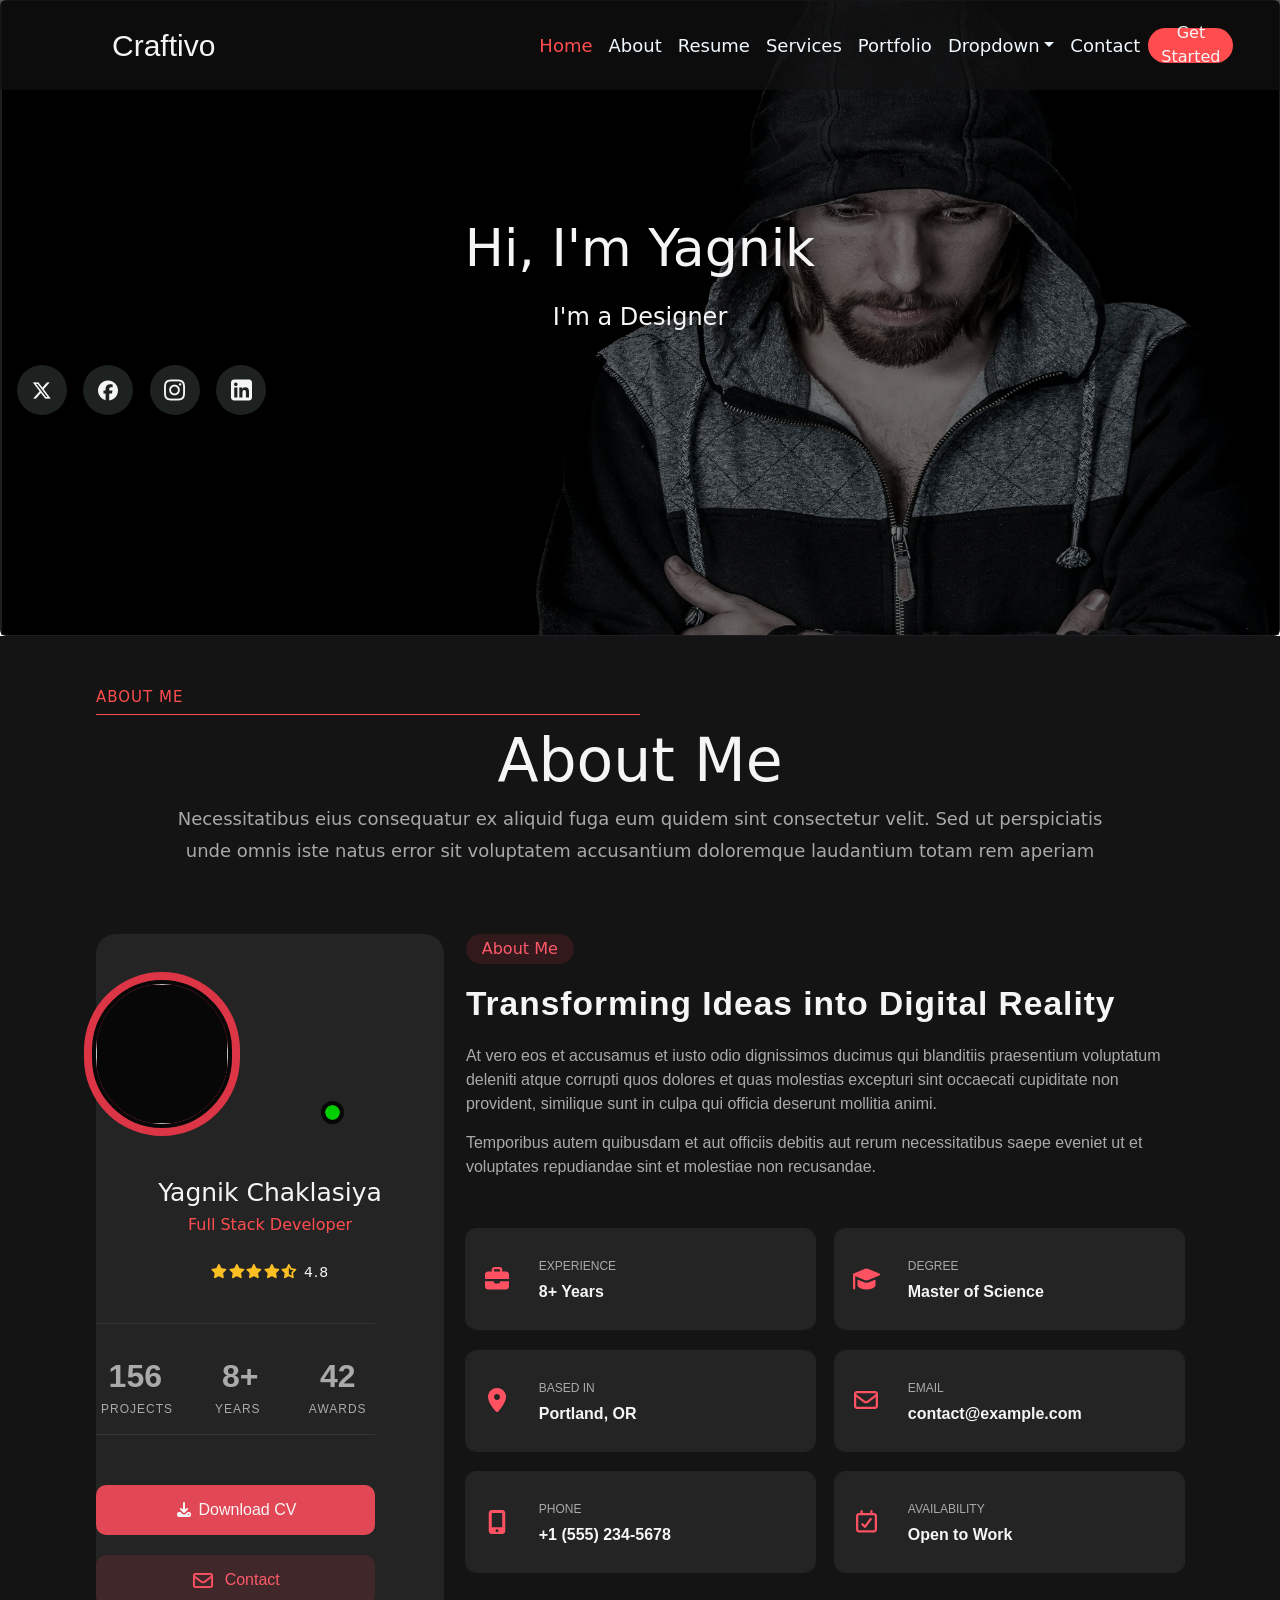
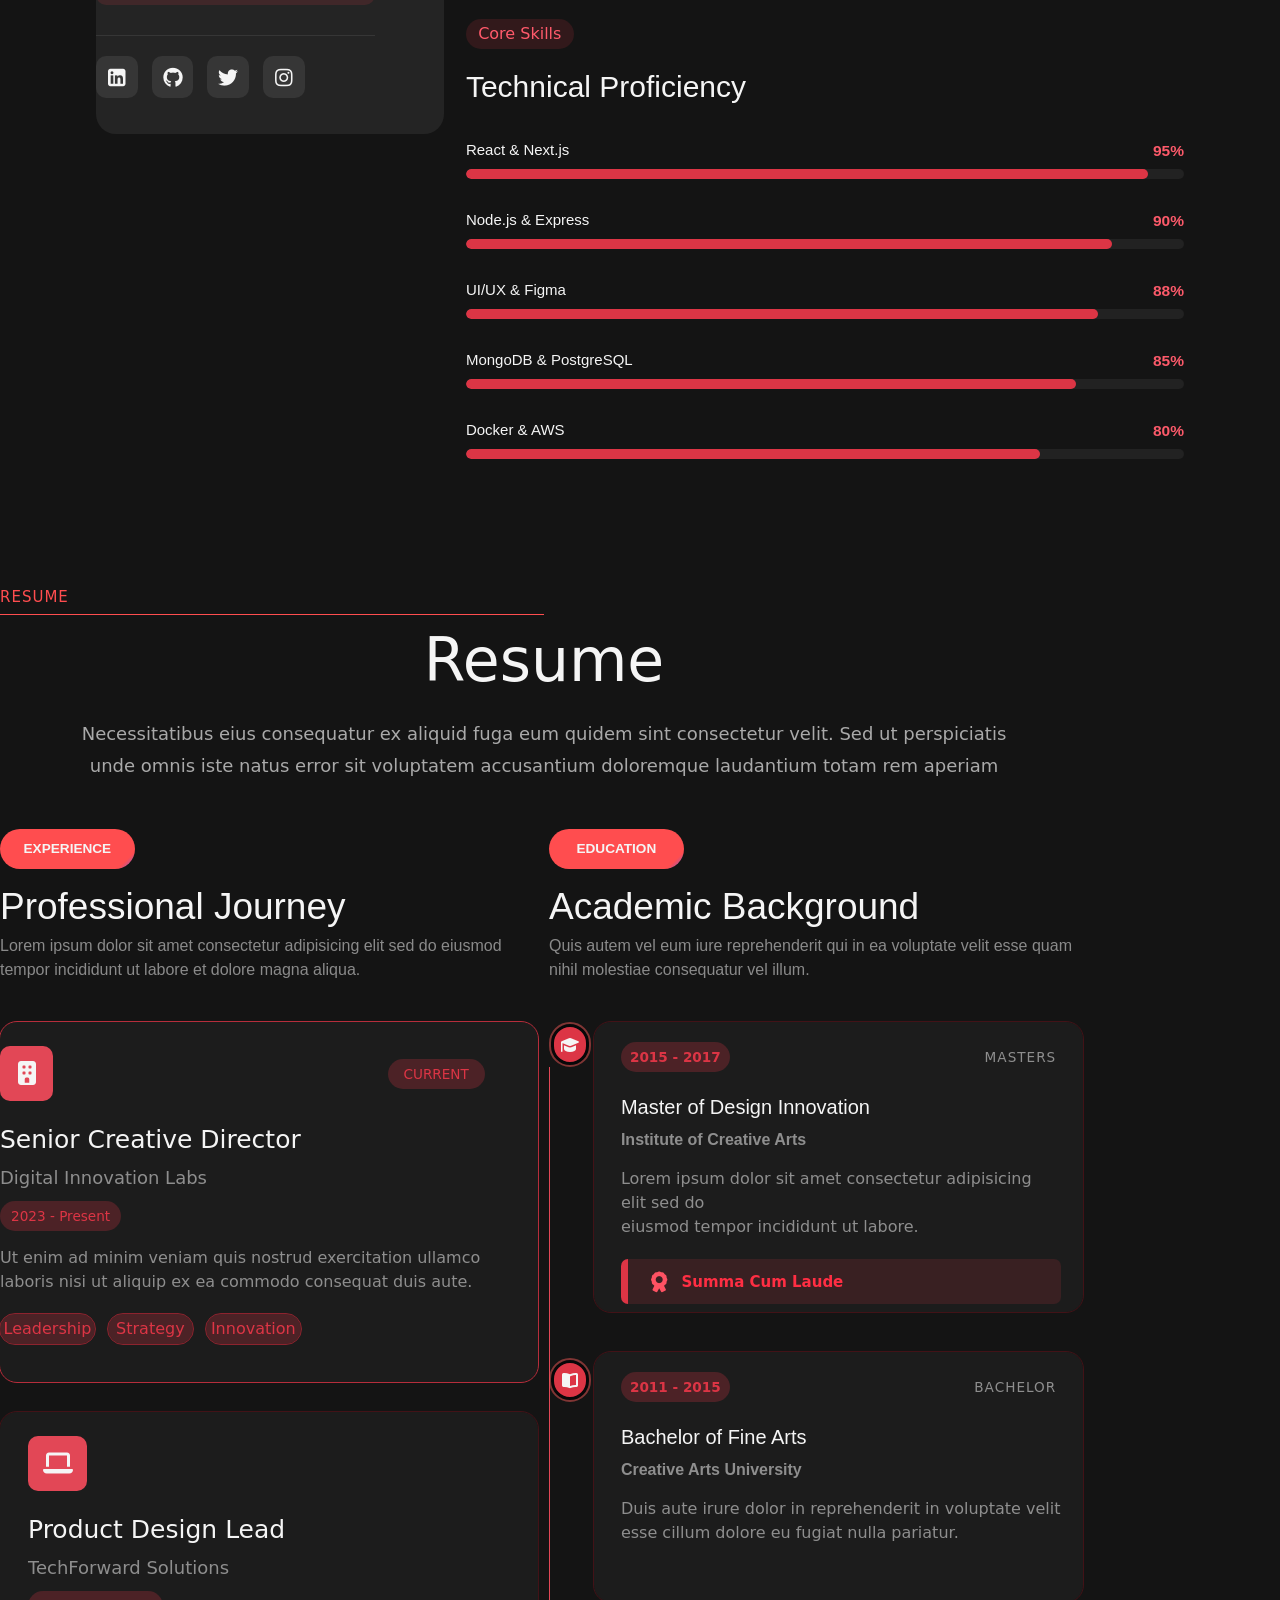
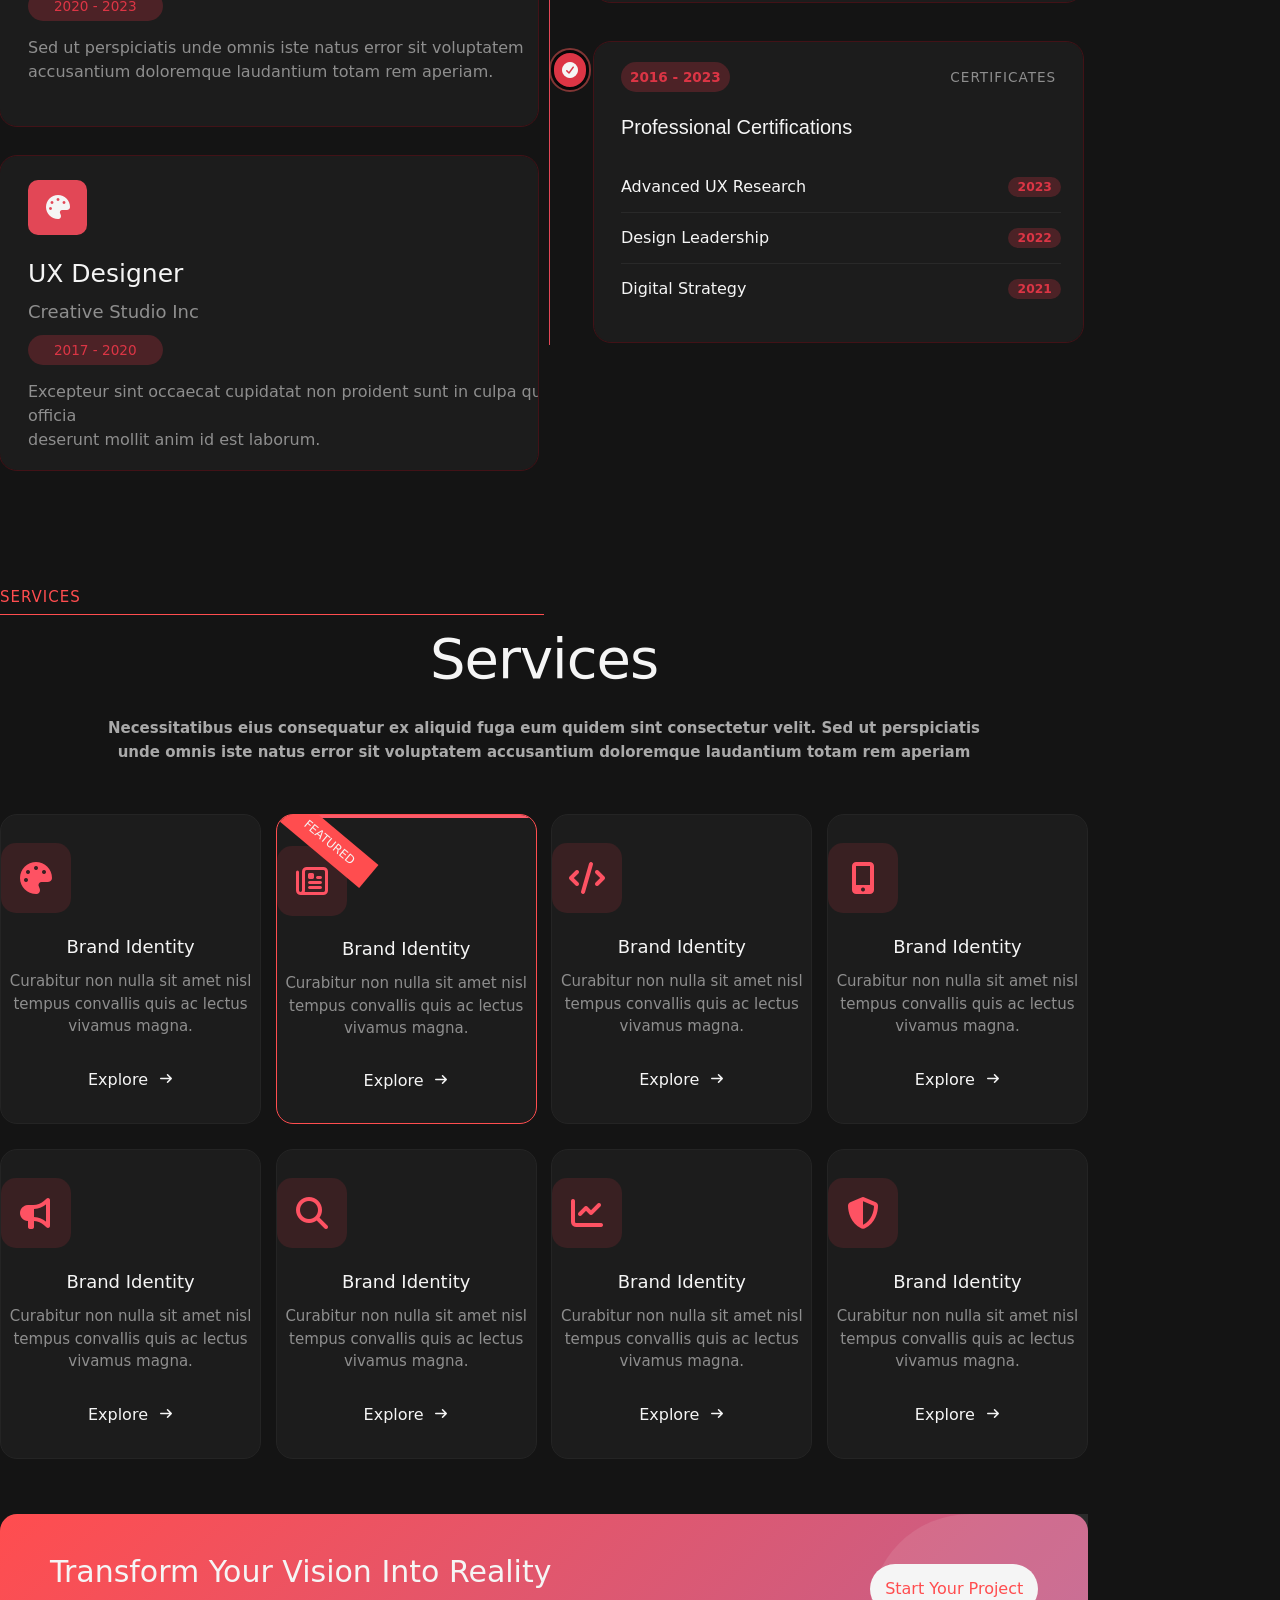
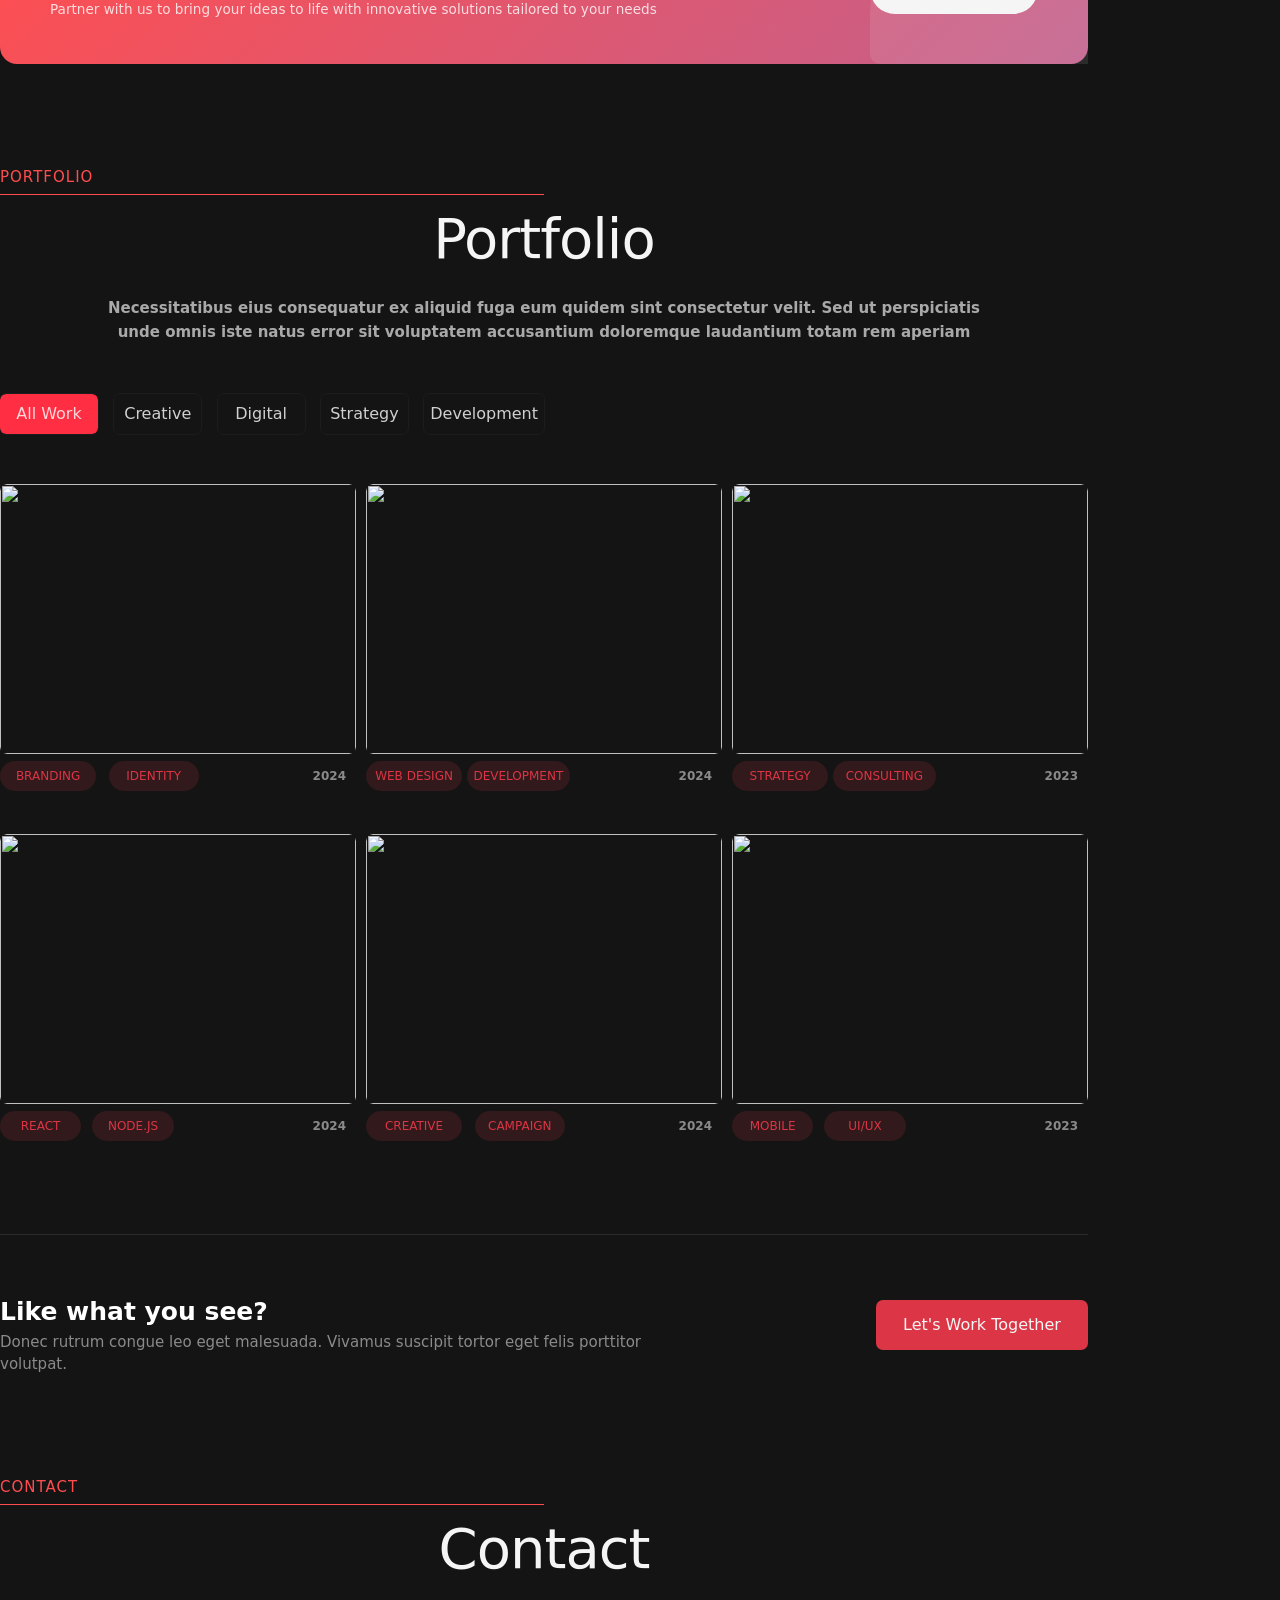
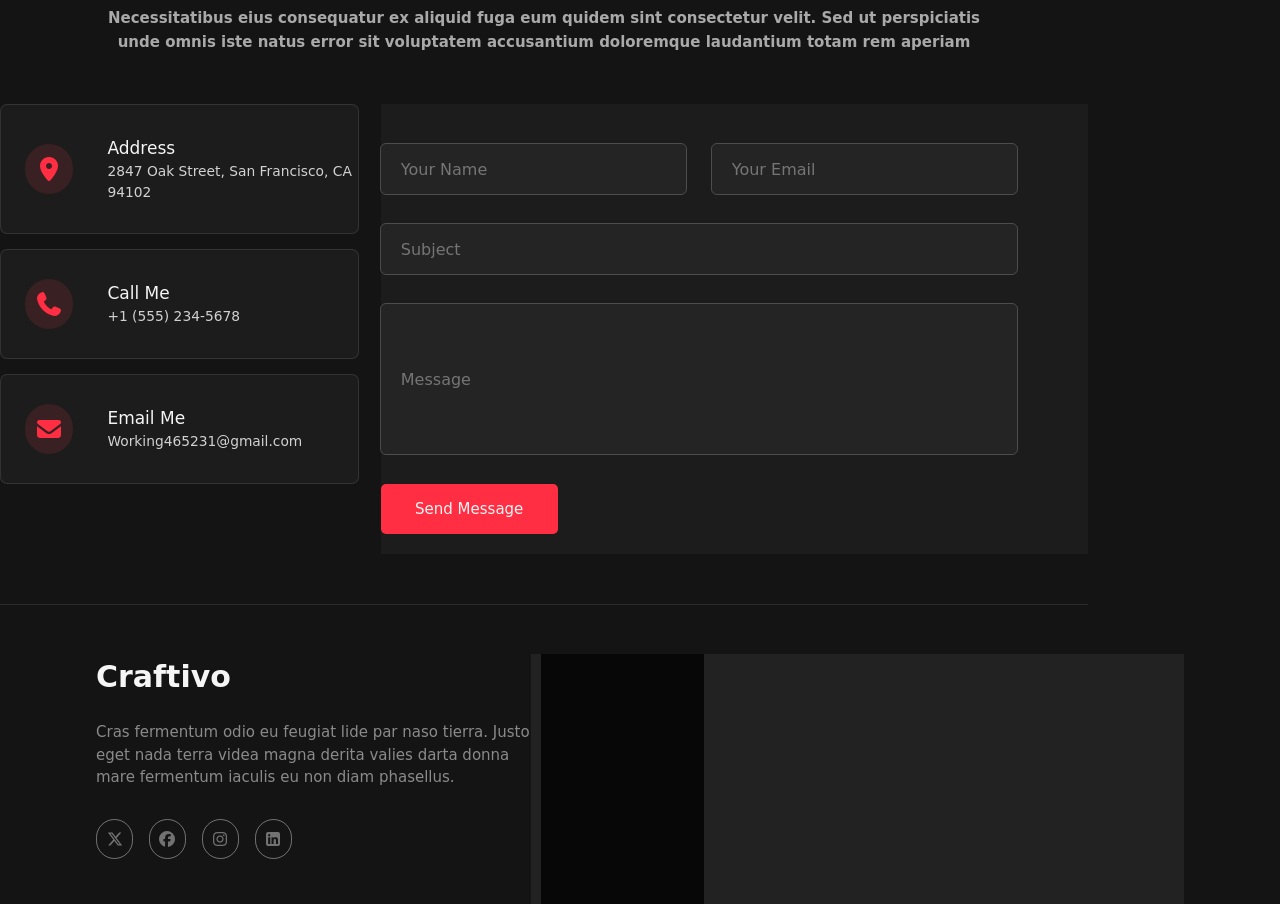
==== commit b764cc63: "add contact page" ====
--- a/index.html
+++ b/index.html
@@ -605,7 +605,7 @@
                                 </div>
                             </div>
                         </div>
-                        <div class="contact-left-box-1">
+                        <div class="contact-left-box-1-1">
                             <div class="contact-left-box-left">
                                 <div class="contact-left-box-left-sub"><i class="fa-solid fa-envelope fa-xl" style="color: #ff2e43;"></i></div>
                             </div>
@@ -616,13 +616,48 @@
                             </div>
                         </div>
                     </div>
-                    <div class="contact-right"></div>
+                    <div class="contact-right">
+                        <div class="contact-right-sub-1">
+                            <div class="contact-right-sub-1-left"><input type="text" class="my-input" name="" id="" placeholder="Your Name" required></div>
+                            <div class="contact-right-sub-1-right"><input type="text" class="my-input" name="" id="" placeholder="Your Email" required></div>
+                        </div>
+                        <div class="contact-right-sub-2"><input type="text" class="my-input" name="" id="" placeholder="Subject" required></div>
+                        <div class="contact-right-sub-3"><input type="text" class="my-input" name="" id="" placeholder="Message" required></div>
+                        <a href=""><div class="contact-right-sub-4">Send Message</div></a>
+                    </div>
+                    <div class="contact-footer-between-line"></div>
                 </div>
             </div>
         </div>
 
 
         <!-- Contact section end -->
+
+        <!-- Footer section start -->
+
+
+        <div class="footer">
+            <div class="footer-sub">
+                <div class="footer-sub-left">
+                    <div class="footer-sub-left-up"><a href="">Craftivo</a></div>
+                    <div class="footer-sub-left-middle">Cras fermentum odio eu feugiat lide par naso tierra. Justo eget nada terra videa magna derita valies darta donna mare fermentum iaculis eu non diam phasellus.</div>
+                    <div class="footer-sub-left-down">
+                        <div class="footer-sub-left-down-sub"><i class="fa-brands fa-x-twitter" style="color: rgba(255,255,255,0.4);"></i></div>
+                        <div class="footer-sub-left-down-sub"><i class="fa-brands fa-facebook" style="color: rgba(255,255,255,0.4);"></i></div>
+                        <div class="footer-sub-left-down-sub"><i class="fa-brands fa-instagram" style="color: rgba(255,255,255,0.4);"></i></div>
+                        <div class="footer-sub-left-down-sub"><i class="fa-brands fa-square-linkedin" style="color: rgba(255,255,255,0.4);"></i></div>
+                    </div>
+                </div>
+                <div class="footer-sub-right">
+                    <div class="footer-sub-right-column">
+                        <div class="footer-sub-right-column-sub"></div>
+                    </div>
+                </div>
+            </div>
+        </div>
+
+
+        <!-- Footer section end -->
 
     </div>
 
--- a/portfolio-css/index-css.css
+++ b/portfolio-css/index-css.css
@@ -1817,12 +1817,12 @@
 
 .contact{
     width: 100%;
-    height: 1260px;
+    height: 728px;
     background-color: #141414;
 }
 .contact-sub{
     width: 85%;
-    height: 1260px;
+    height: 728px;
     justify-self: center;
     /* background-color: #070708; */
 }
@@ -1864,7 +1864,7 @@
 }
 .contact-sub-1{
     width: 100%;
-    height: 800px;
+    height: 500px;
     /* background-color: #681e27; */
     display: flex;
     flex-wrap: wrap;
@@ -1933,9 +1933,9 @@
 }
 .contact-left-box-1{
     width: 100%;
-    height: 130px;
-    display: flex;
-    margin-top: 30px;
+    height: 110px;
+    display: flex;
+    margin-top: 15px;
     border-radius: 7px;
     border: 1px solid rgba(255,255,255,0.1);
     background-color: #1c1c1c;
@@ -1950,8 +1950,193 @@
 .contact-left-box-1:hover .contact-left-box-left-sub i{
     color: whitesmoke !important;
 }
+.contact-left-box-1-1{
+    width: 100%;
+    height: 110px;
+    display: flex;
+    margin-top: 15px;
+    border-radius: 7px;
+    border: 1px solid rgba(255,255,255,0.1);
+    background-color: #1c1c1c;
+}
+.contact-left-box-1-1:hover{
+    border-color: #ff2e43;
+    filter: drop-shadow(1px 0px 11px rgba(110, 110, 110, 0.5));
+}
+.contact-left-box-1-1:hover .contact-left-box-left-sub{
+    background-color: #ff2e43;
+}
+.contact-left-box-1-1:hover .contact-left-box-left-sub i{
+    color: whitesmoke !important;
+}
 .contact-right{
     width: 65%;
-    height: 500px;
-    background-color: #421217;
-}
+    height: 450px;
+    background-color: #1c1c1c;
+}
+.contact-right-sub-1{
+    width: 90%;
+    height: 50px;
+    display: flex;
+    margin-top: 40px;
+    justify-self: center;
+    justify-content: space-between;
+    /* background-color: #070708; */
+}
+.contact-right-sub-1-left{
+    width: 48%;
+    height: 50px;
+    /* background-color: #421217; */
+}
+.contact-right-sub-1-right{
+    width: 48%;
+    height: 50px;
+    /* background-color: #421217; */
+}
+.contact-right-sub-1-left input{
+    width: 100%;
+    height: 50px;
+    background-color: #242424;
+    outline: 1px solid rgb(126, 126, 126,0.5);
+    border-radius: none;
+    border-radius: 5px;
+    border: none;
+    padding-left: 20px;
+    color: whitesmoke;
+}
+.contact-right-sub-1-right input{
+    width: 100%;
+    height: 50px;
+    background-color: #242424;
+    outline: 1px solid rgb(126, 126, 126,0.5);
+    border-radius: 5px;
+    border: none;
+    padding-left: 20px;
+    /* color: whitesmoke; */
+}
+.my-input:focus{
+    /* outline-color: #ff4d4f; */
+    color: whitesmoke !important;
+    border: 1px solid #ff4d4f;
+    outline: 2px solid color-mix(in srgb, #dc3545, transparent 50%);
+}
+.contact-right-sub-2 input{
+    width: 90%;
+    height: 50px;
+    margin-top: 30px;
+    display: flex;
+    justify-self: center;
+    background-color: #242424;
+    outline: 1px solid rgb(126, 126, 126,0.5);
+    border-radius: 5px;
+    border: none;
+    padding-left: 20px;
+}
+.contact-right-sub-3 input{
+    width: 90%;
+    height: 150px;
+    margin-top: 30px;
+    display: flex;
+    justify-self: center;
+    background-color: #242424;
+    outline: 1px solid rgb(126, 126, 126, 0.5);
+    border-radius: 5px;
+    border: none;
+    padding-left: 20px;
+}
+.contact-right a{
+    width: 25%;
+    height: 50px;
+    border-radius: 5px;
+    background-color: #ff2e43;
+    margin-top: 30px;
+    justify-self: center;
+    font-size: 15px;
+    font-weight: 500;
+    color: whitesmoke;
+    display: flex;
+    align-items: center;
+    justify-content: center;
+    text-decoration: none;
+}
+.contact-right a:hover{
+    color: whitesmoke;
+    transform: translateY(-5px);
+    transition: 0.8s;
+}
+.contact-footer-between-line{
+    width: 100%;
+    height: 1px;
+    margin-top: 50px;
+    background-color: rgba(255,255,255,0.1);
+}
+.footer{
+    width: 100%;
+    height: 300px;
+    display: flex;
+    align-items: end;
+    justify-content: center;
+    background-color: #141414;
+}
+.footer-sub{
+    width: 85%;
+    height: 250px;
+    display: flex;
+    /* background-color: #070708; */
+}
+.footer-sub-left{
+    width: 40%;
+    height: 250px;
+    /* background-color: #1c1c1c; */
+}
+.footer-sub-left-up a{
+    width: 100%;
+    height: 50px;
+    font-size: 30px;
+    font-weight: 600;
+    color: whitesmoke;
+    text-decoration: none;
+    /* background-color: #421217; */
+}
+.footer-sub-left-up a:hover{
+    color: whitesmoke;
+}
+.footer-sub-left-middle{
+    color: rgba(255,255,255,0.5);
+    margin-top: 22px;
+    font-size: 15px;
+}
+.footer-sub-left-down{
+    width: 45%;
+    height: 50px;
+    margin-top: 30px;
+    display: flex;
+    justify-content: space-between;
+}
+.footer-sub-left-down-sub{
+    width: 19%;
+    height: 40px;
+    display: flex;
+    align-items: center;
+    justify-content: center;
+    border-radius: 50px;
+    border: 1px solid rgba(255,255,255,0.4);
+}
+.footer-sub-left-down-sub:hover{
+    border-color: #ff4d4f;
+}
+.footer-sub-left-down-sub:hover i{
+    color: #ff4d4f !important;
+}
+.footer-sub-right{
+    width: 60%;
+    height: 250px;
+    display: flex;
+    background-color: #222;
+}
+.footer-sub-right-column{
+    width: 25%;
+    height: 250px;
+    margin-left: 10px;
+    background-color: #070708;
+}
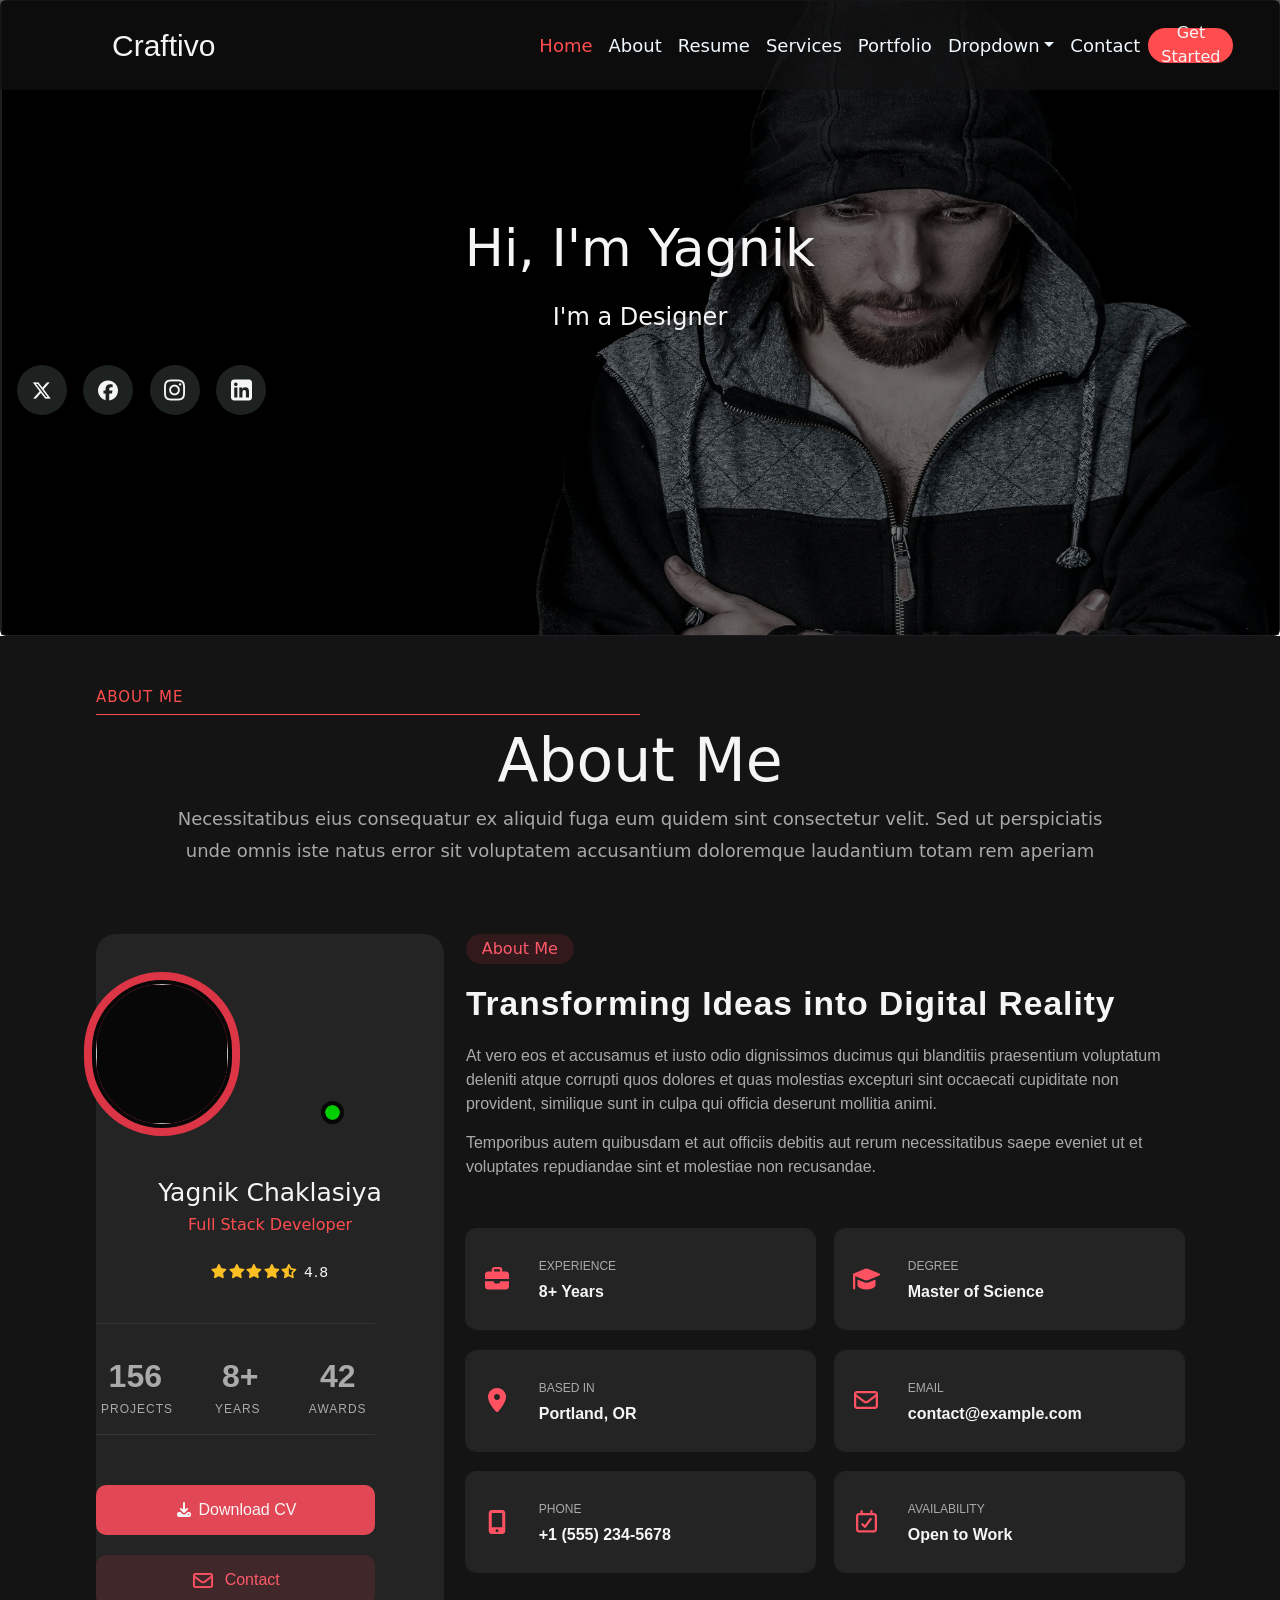
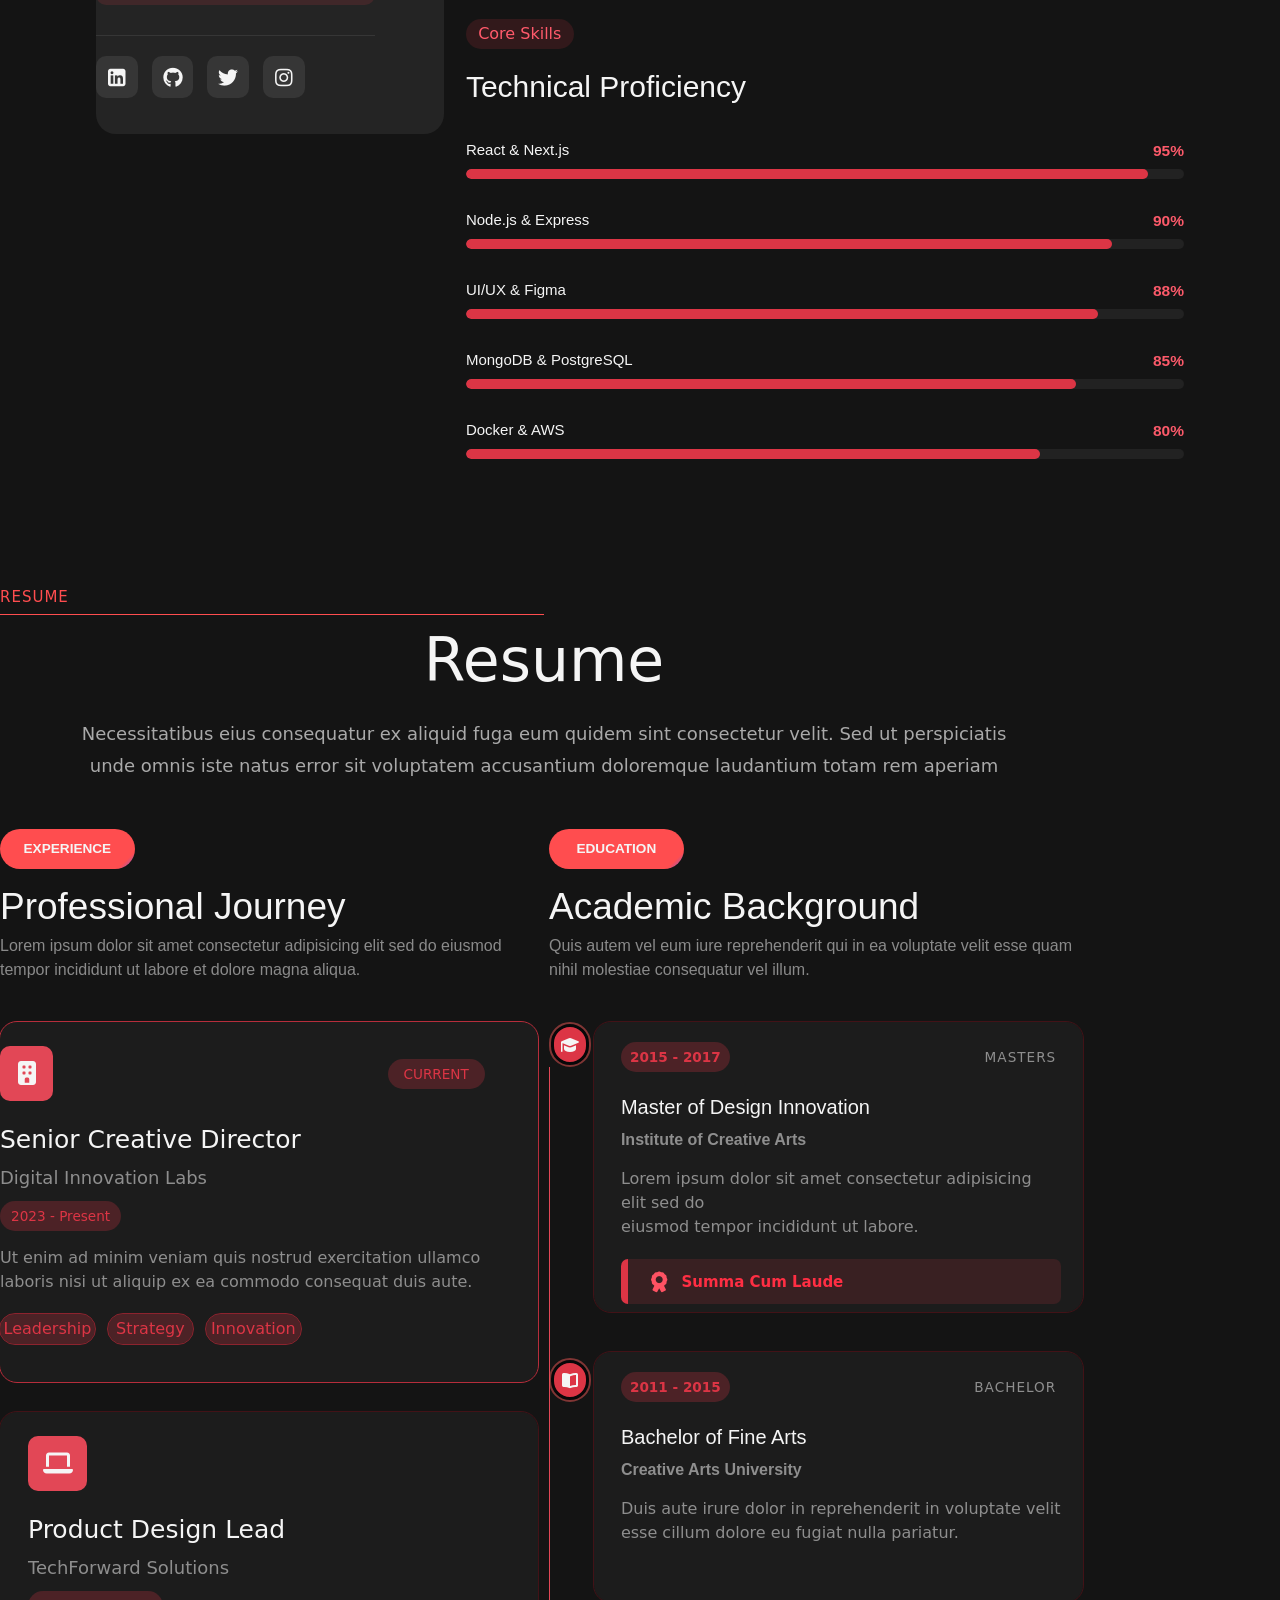
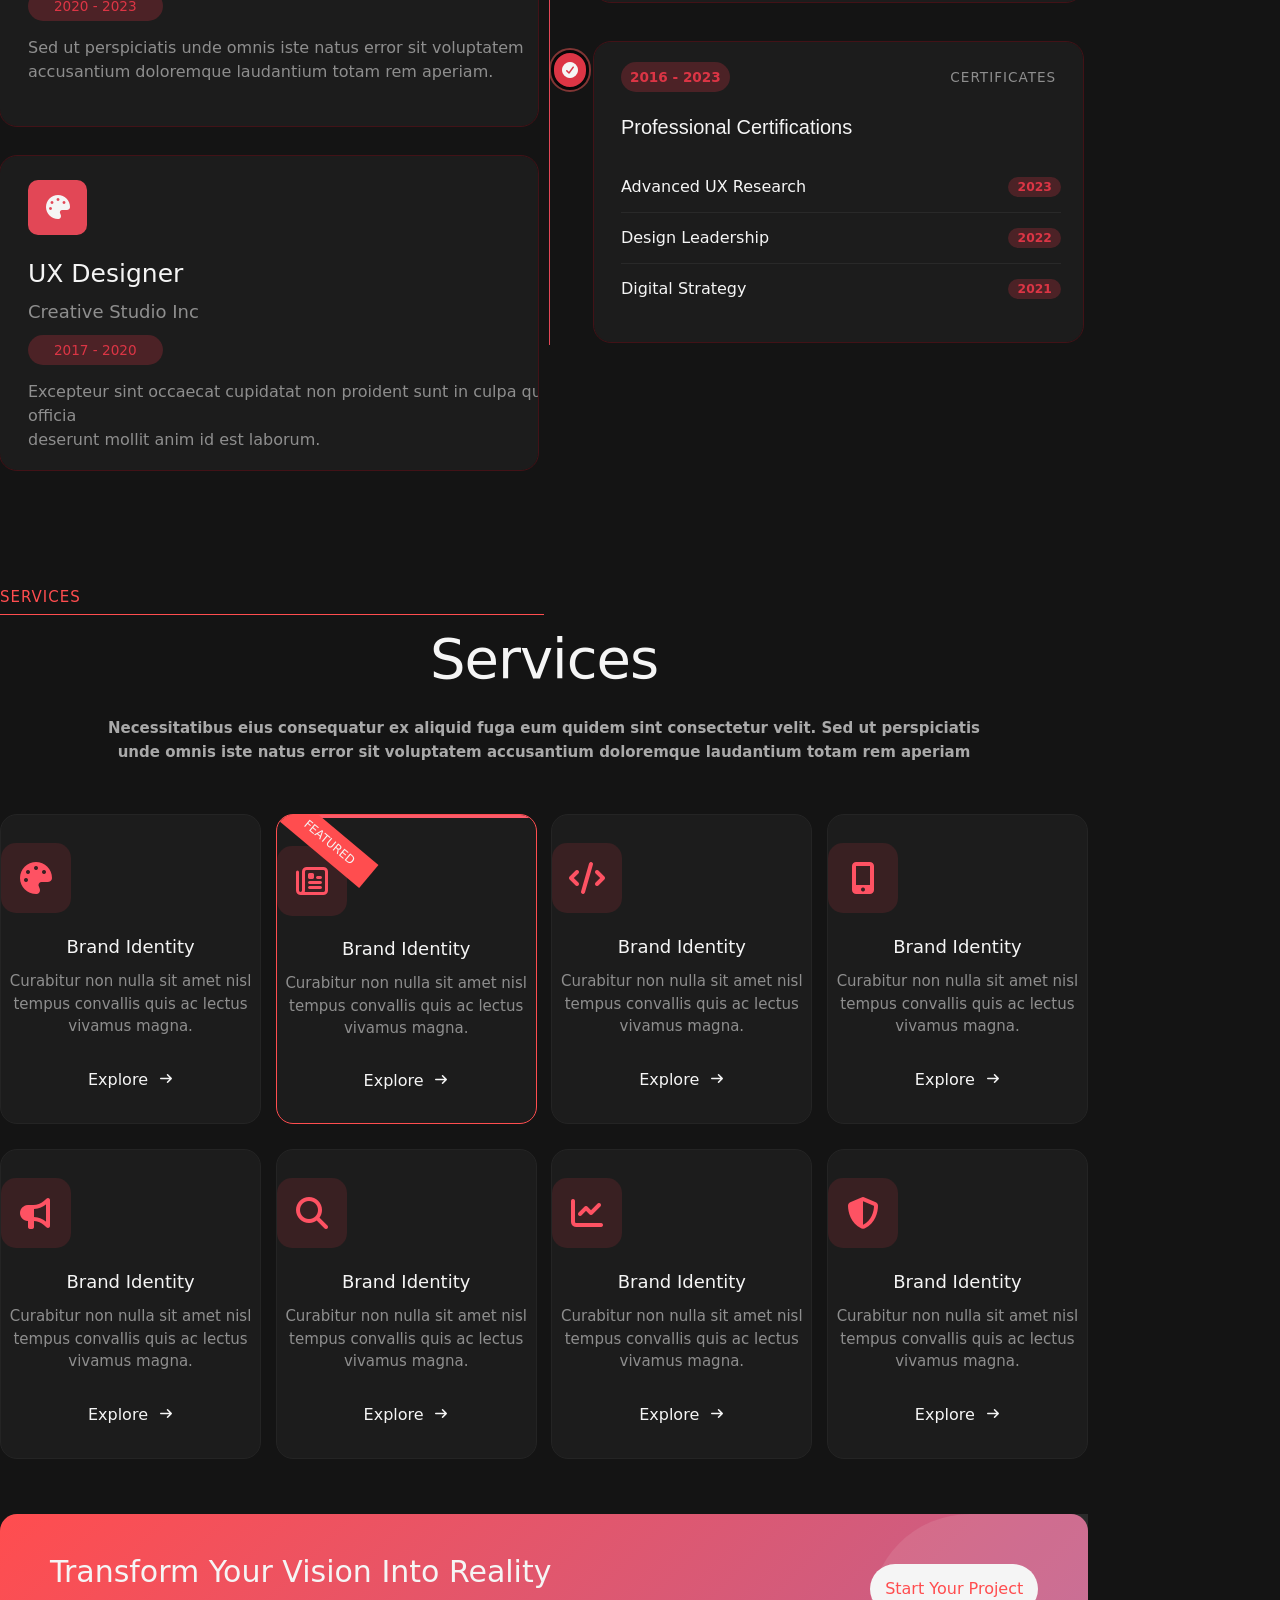
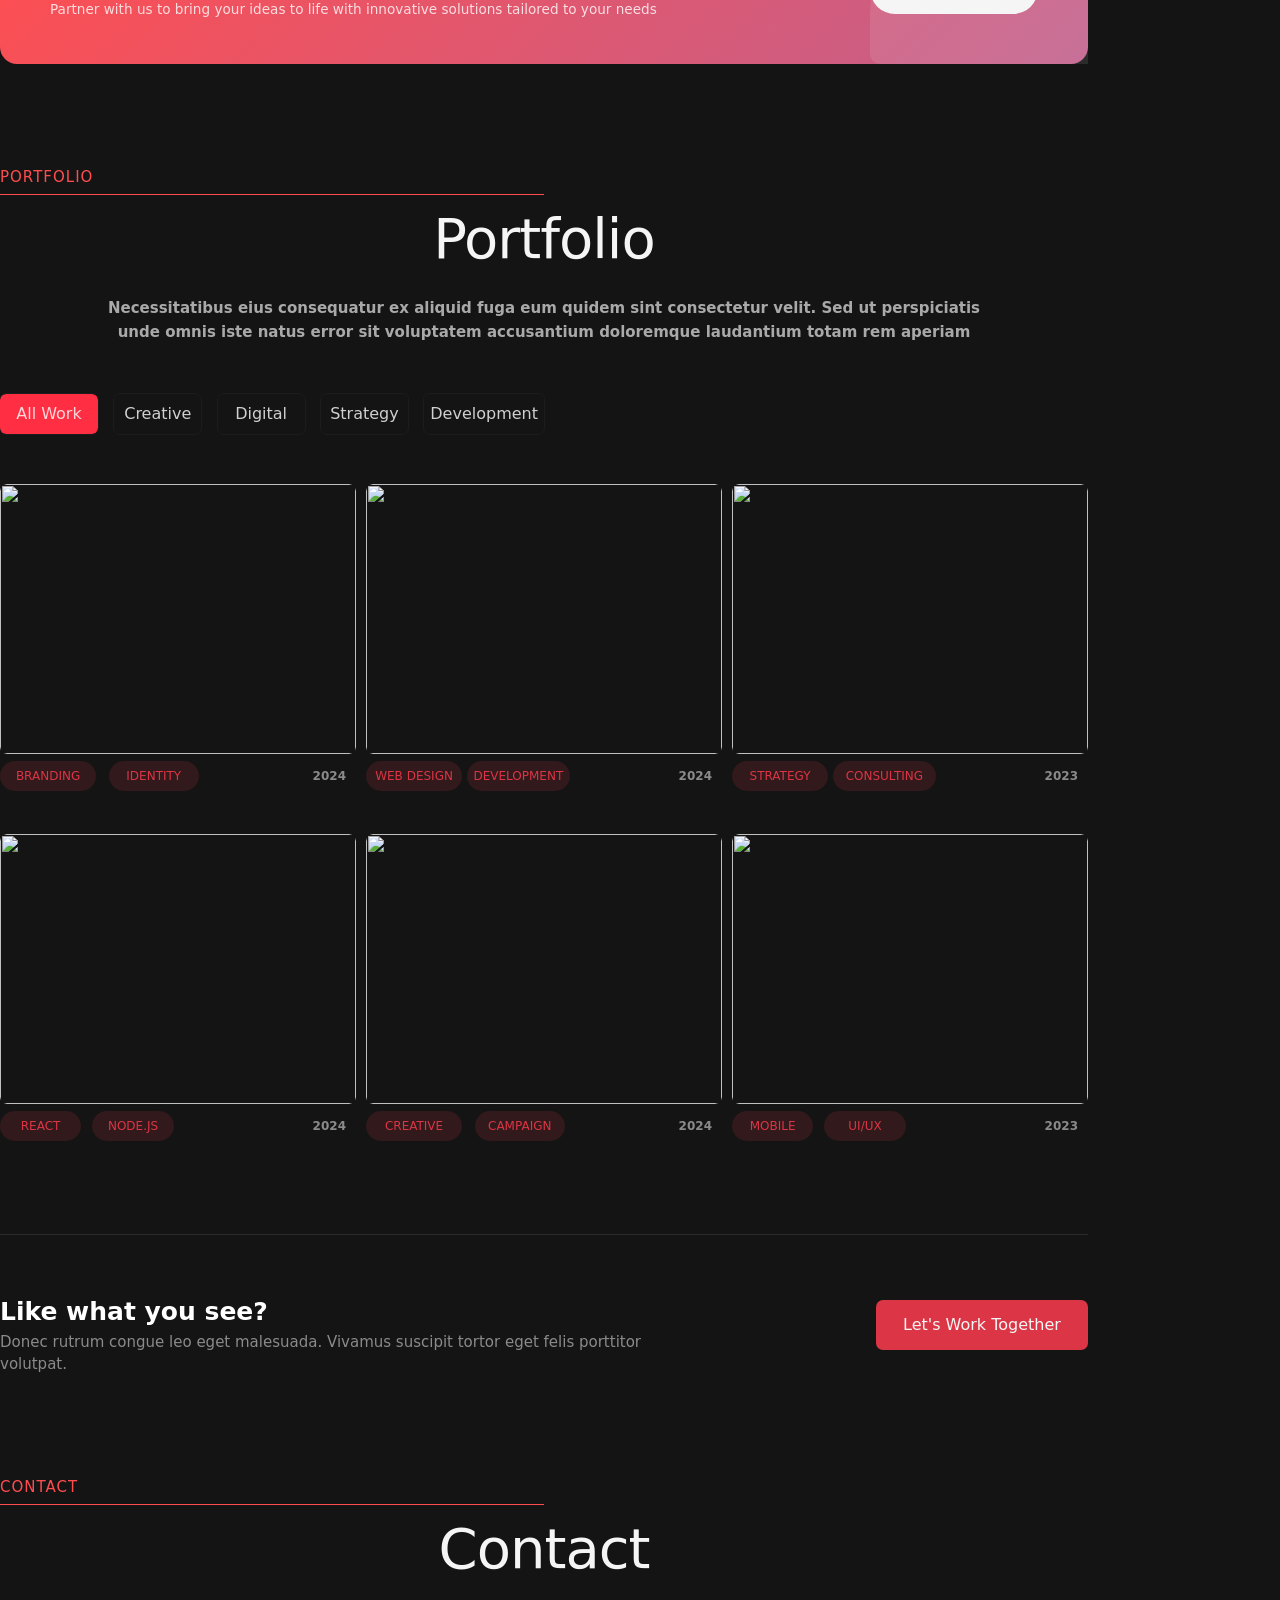
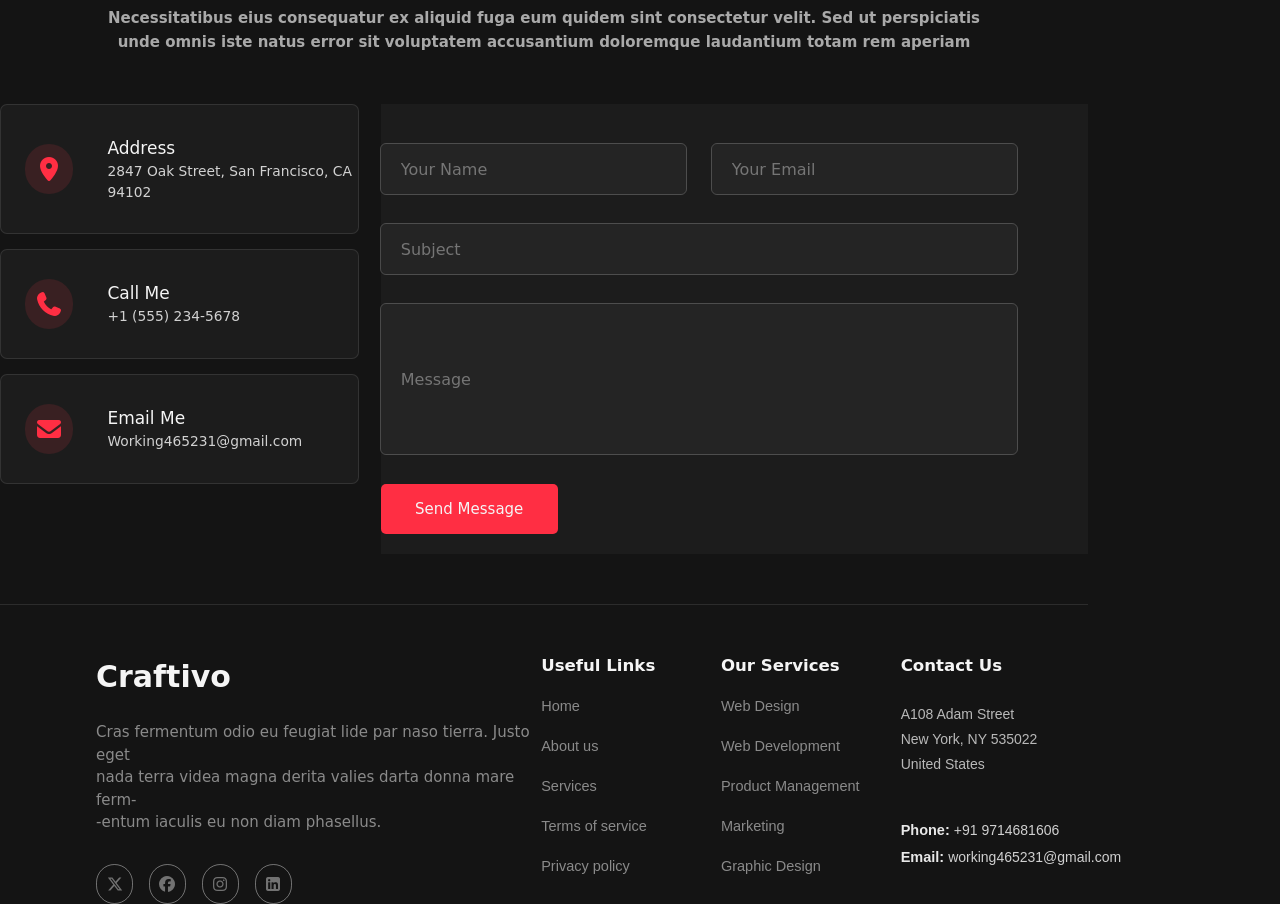
==== commit 62df46d9: "add footer section" ====
--- a/index.html
+++ b/index.html
@@ -640,7 +640,7 @@
             <div class="footer-sub">
                 <div class="footer-sub-left">
                     <div class="footer-sub-left-up"><a href="">Craftivo</a></div>
-                    <div class="footer-sub-left-middle">Cras fermentum odio eu feugiat lide par naso tierra. Justo eget nada terra videa magna derita valies darta donna mare fermentum iaculis eu non diam phasellus.</div>
+                    <div class="footer-sub-left-middle">Cras fermentum odio eu feugiat lide par naso tierra. Justo eget <br>nada terra videa magna derita valies darta donna mare ferm-<br>-entum iaculis eu non diam phasellus.</div>
                     <div class="footer-sub-left-down">
                         <div class="footer-sub-left-down-sub"><i class="fa-brands fa-x-twitter" style="color: rgba(255,255,255,0.4);"></i></div>
                         <div class="footer-sub-left-down-sub"><i class="fa-brands fa-facebook" style="color: rgba(255,255,255,0.4);"></i></div>
@@ -649,8 +649,26 @@
                     </div>
                 </div>
                 <div class="footer-sub-right">
-                    <div class="footer-sub-right-column">
-                        <div class="footer-sub-right-column-sub"></div>
+                    <div class="footer-sub-right-column">Useful Links
+                        <div class="footer-sub-right-column-sub"><a href="">Home</a></div>
+                        <div class="footer-sub-right-column-sub"><a href="">About us</a></div>
+                        <div class="footer-sub-right-column-sub"><a href="">Services</a></div>
+                        <div class="footer-sub-right-column-sub"><a href="">Terms of service</a></div>
+                        <div class="footer-sub-right-column-sub"><a href="">Privacy policy</a></div>
+                    </div>
+                    <div class="footer-sub-right-column">Our Services
+                        <div class="footer-sub-right-column-sub"><a href="">Web Design</a></div>
+                        <div class="footer-sub-right-column-sub"><a href="">Web Development</a></div>
+                        <div class="footer-sub-right-column-sub"><a href="">Product Management</a></div>
+                        <div class="footer-sub-right-column-sub"><a href="">Marketing</a></div>
+                        <div class="footer-sub-right-column-sub"><a href="">Graphic Design</a></div>
+                    </div>
+                    <div class="footer-sub-right-column-contact">Contact Us
+                        <div class="footer-sub-right-column-contact-address">A108 Adam Street</div>
+                        <div class="footer-sub-right-column-contact-address-1">New York, NY 535022</div>
+                        <div class="footer-sub-right-column-contact-address-2">United States</div>
+                        <div class="footer-sub-right-column-contact-phone">Phone: <div class="phone-number">+91 9714681606</div></div>
+                        <div class="footer-sub-right-column-contact-email">Email: <div class="email">working465231@gmail.com</div></div>
                     </div>
                 </div>
             </div>
--- a/portfolio-css/index-css.css
+++ b/portfolio-css/index-css.css
@@ -2132,11 +2132,87 @@
     width: 60%;
     height: 250px;
     display: flex;
-    background-color: #222;
+    /* background-color: #222; */
 }
 .footer-sub-right-column{
-    width: 25%;
+    width: 26%;
     height: 250px;
     margin-left: 10px;
-    background-color: #070708;
+    color: whitesmoke;
+    font-size: 16.6px;
+    font-weight: 600;
+    /* background-color: #070708; */
+}
+.footer-sub-right-column-sub{
+    margin-top: 15px;
+}
+.footer-sub-right-column-sub a{
+    font-size: 14.5px;
+    font-weight: 400;
+    text-decoration: none;
+    font-family: Arial, Helvetica, sans-serif;
+    color: rgba(255,255,255,0.5);
+}
+.footer-sub-right-column-sub a:hover{
+    color: #ff4d4f !important;
+}
+.footer-sub-right-column-contact{
+    width: 40%;
+    height: 250px;
+    margin-left: 10px;
+    color: whitesmoke;
+    font-size: 16.6px;
+    font-weight: 600;
+    /* background-color: #070708; */
+}
+.footer-sub-right-column-contact-address{
+    font-size: 14px;
+    font-weight: 500;
+    margin-top: 25px;
+    font-family: Arial, Helvetica, sans-serif;
+    color: rgba(255,255,255,0.7);
+}
+.footer-sub-right-column-contact-address-1{
+    font-size: 14px;
+    font-weight: 500;
+    margin-top: 4px;
+    font-family: Arial, Helvetica, sans-serif;
+    color: rgba(255,255,255,0.7);
+}
+.footer-sub-right-column-contact-address-2{
+    font-size: 14px;
+    font-weight: 500;
+    margin-top: 4px;
+    font-family: Arial, Helvetica, sans-serif;
+    color: rgba(255,255,255,0.7);
+}
+.footer-sub-right-column-contact-phone{
+    color: rgba(255,255,255,0.9);
+    font-family: Arial, Helvetica, sans-serif;
+    font-size: 14.5px;
+    font-weight: 600;
+    margin-top: 45px;
+    display: flex;
+}
+.phone-number{
+    font-size: 14px;
+    font-weight: 400;
+    margin-left: 4px;
+    font-family: Arial, Helvetica, sans-serif;
+    color: rgba(255,255,255,0.8);
+}
+.footer-sub-right-column-contact-email{
+    color: rgba(255,255,255,0.9);
+    font-family: Arial, Helvetica, sans-serif;
+    font-size: 14.5px;
+    font-weight: 600;
+    margin-top: 5px;
+    display: flex;
+}
+.email{
+    font-size: 14px;
+    font-weight: 400;
+    margin-left: 4px;
+    font-family: Arial, Helvetica, sans-serif;
+    color: rgba(255,255,255,0.8);
 }
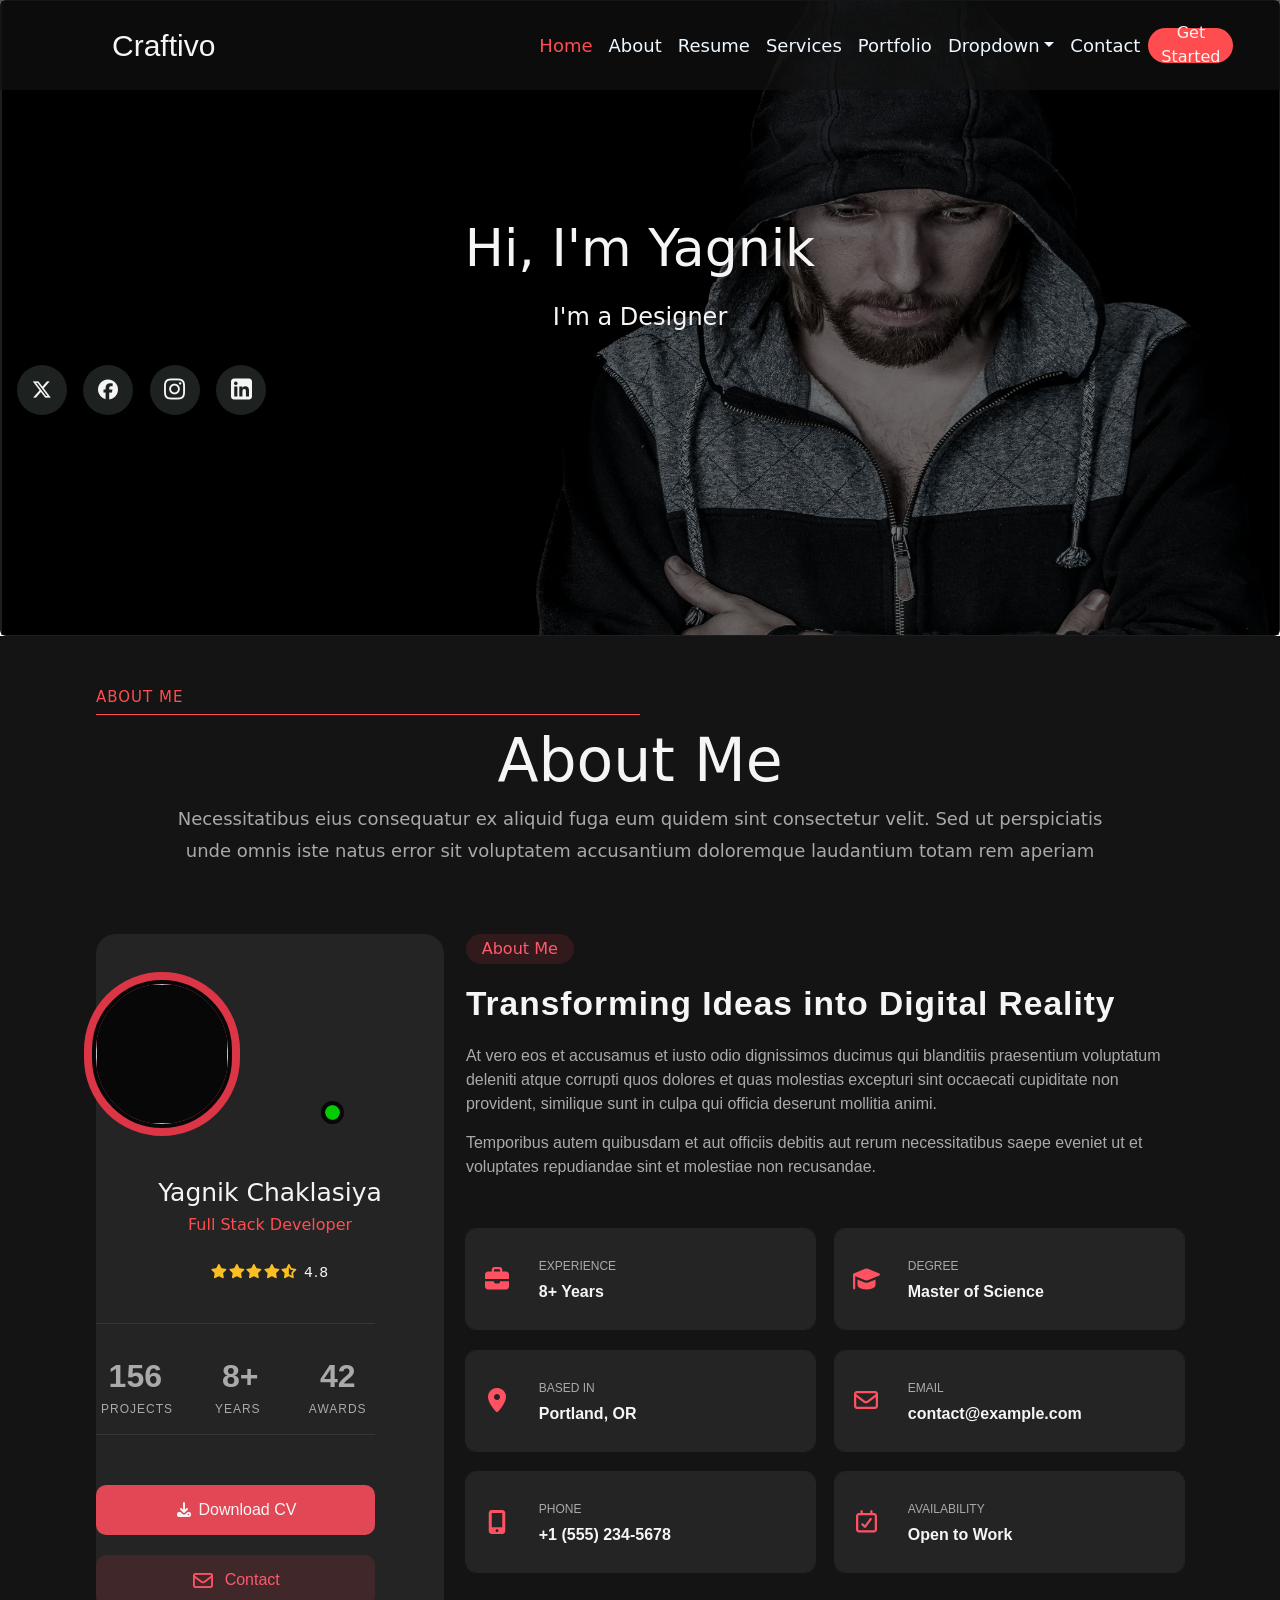
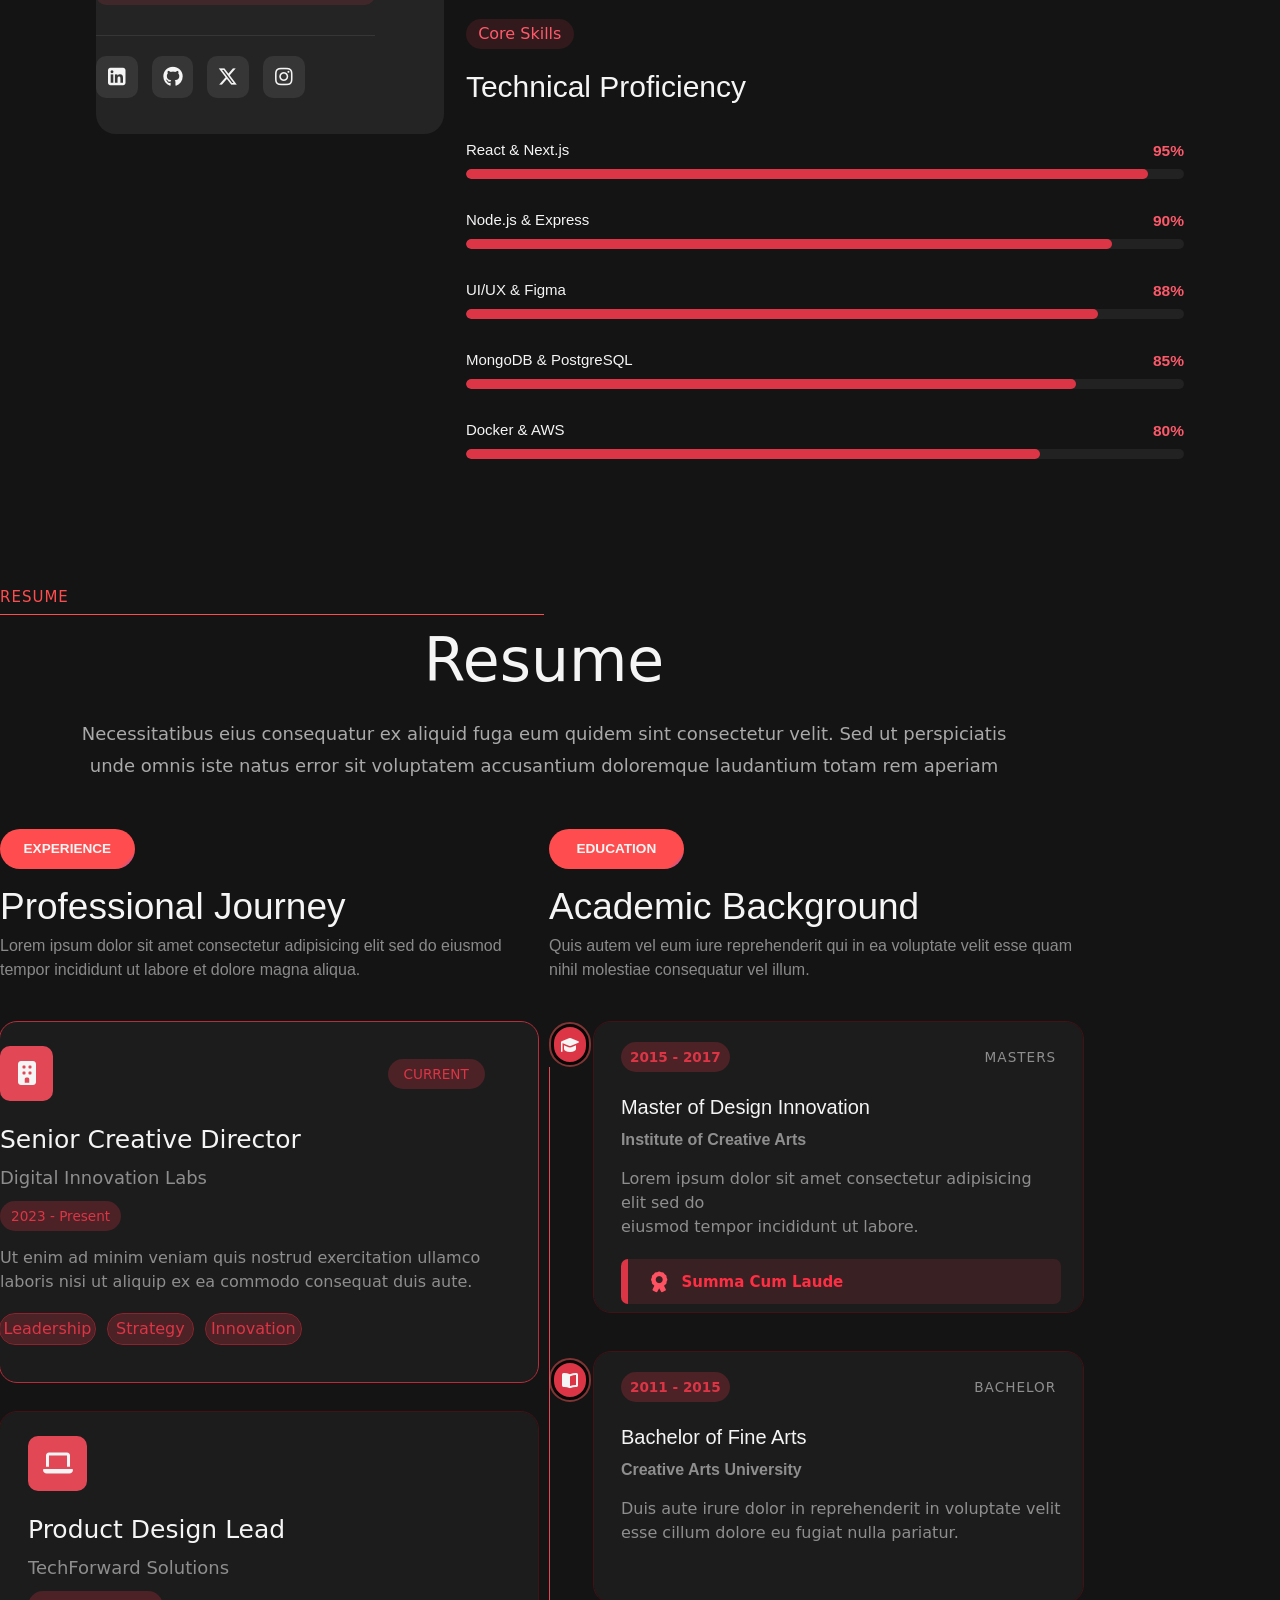
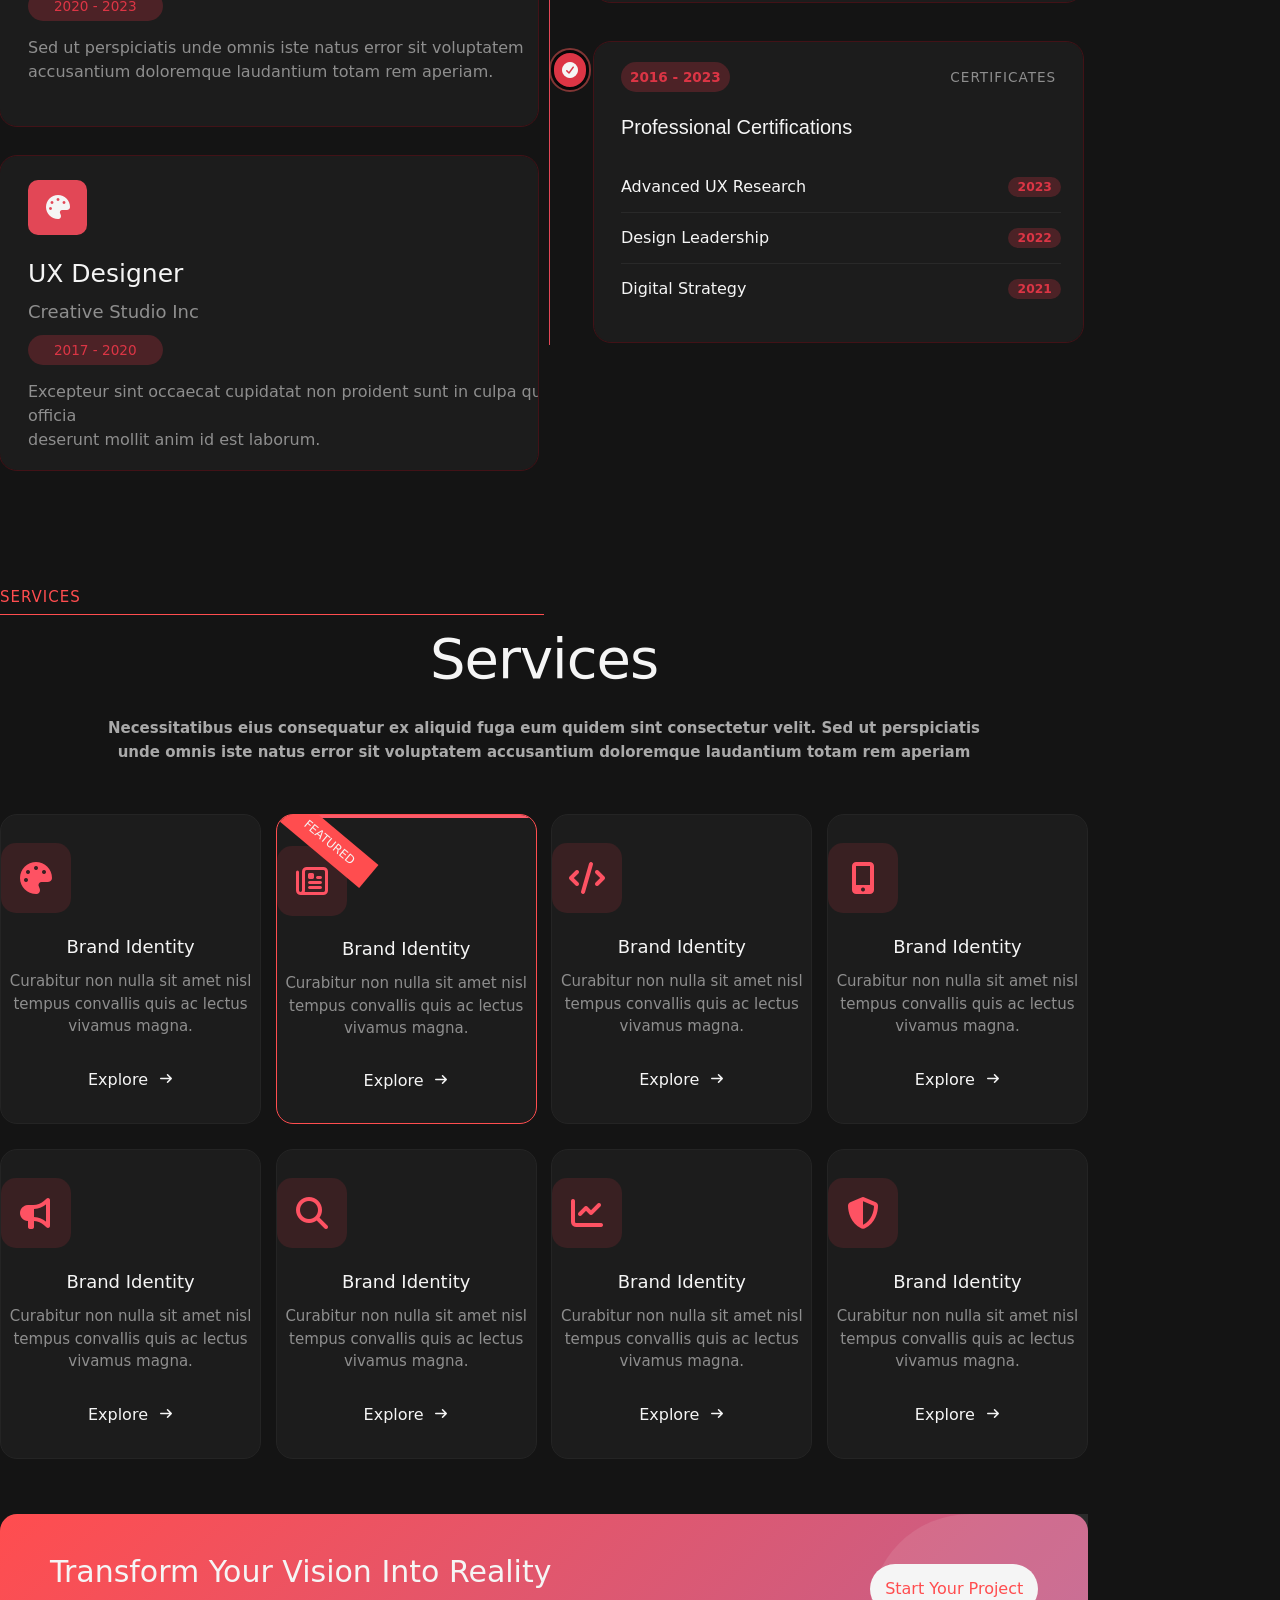
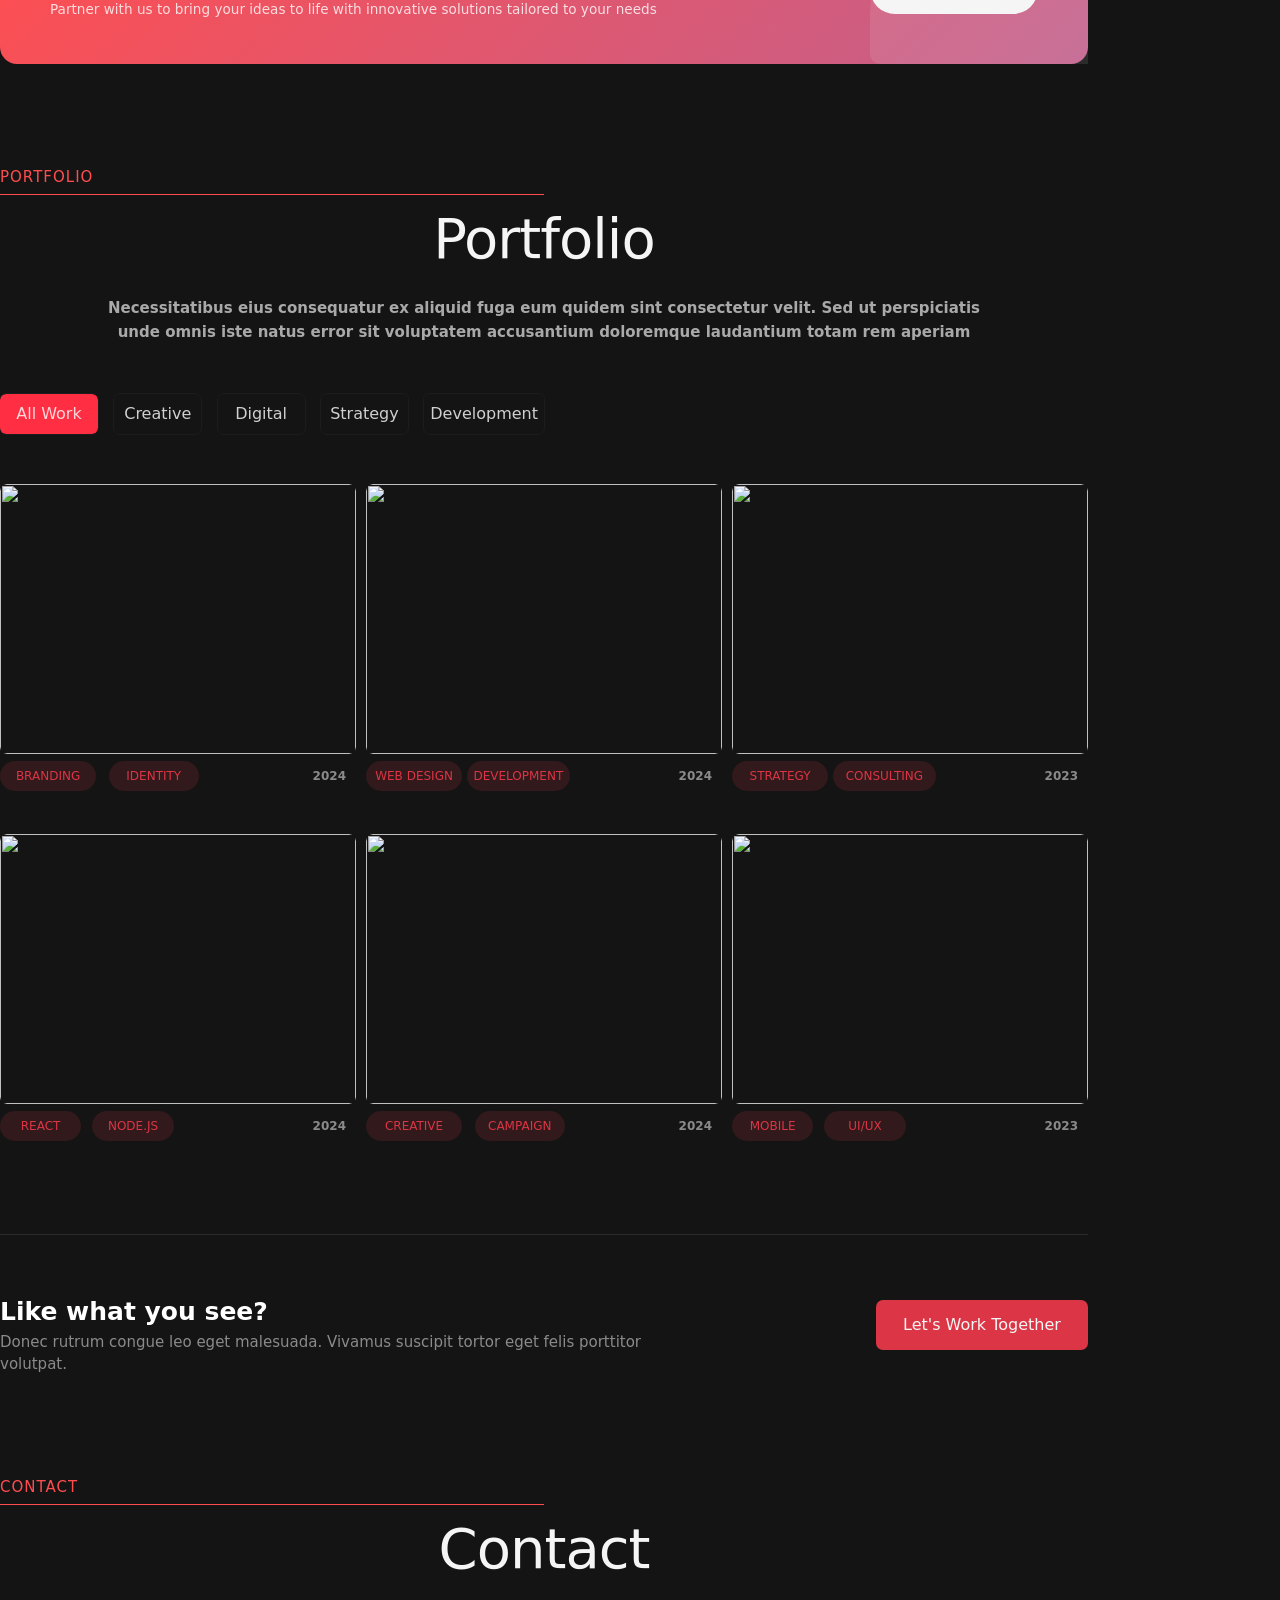
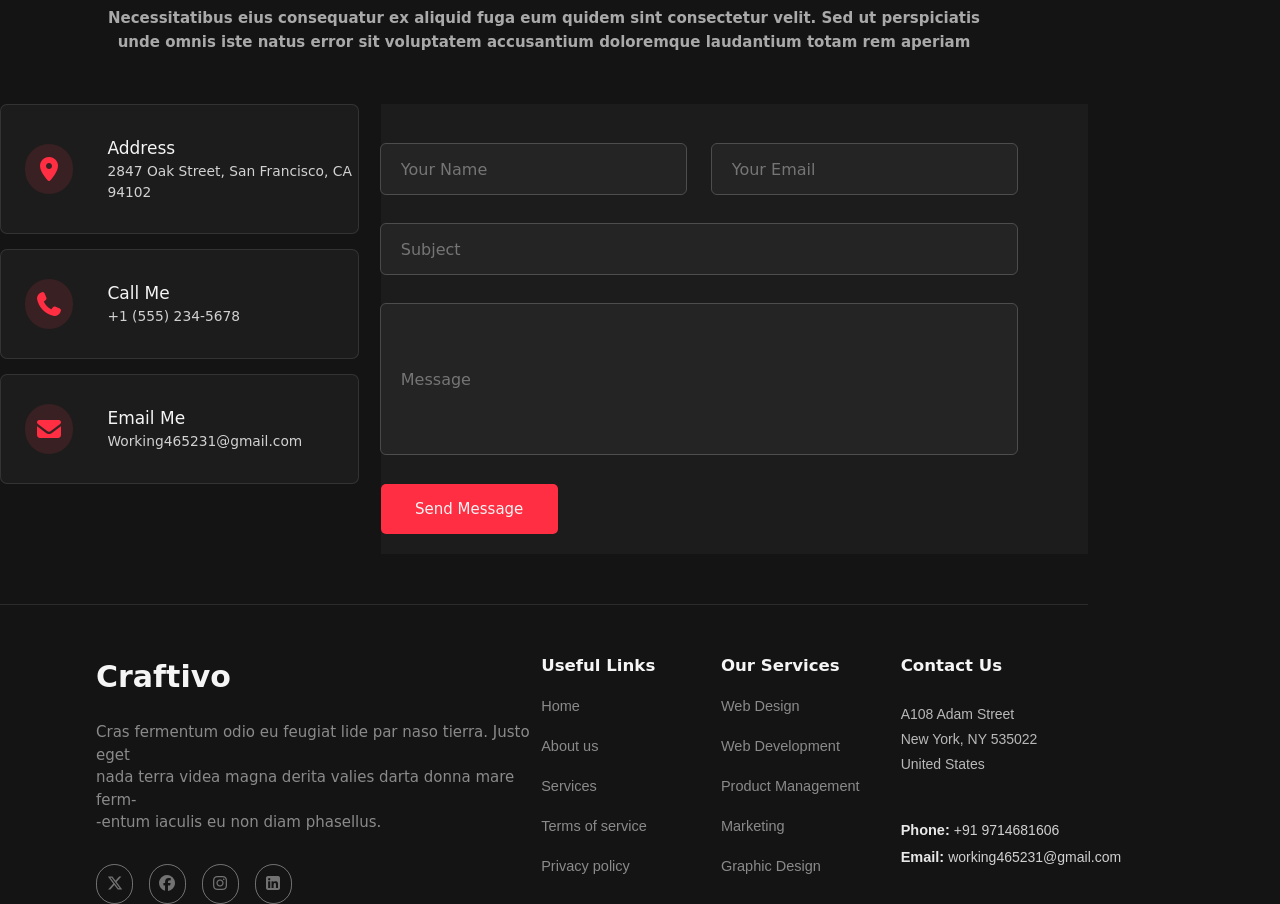
==== commit 87e1235f: "add links" ====
--- a/index.html
+++ b/index.html
@@ -72,10 +72,10 @@
                 <h5 class="card-title">Hi, I'm Yagnik </h5>
                 <p class="card-text">I'm a Designer</p>
                 <div class="card-icon">
-                    <div class="card-icon-sub"><i class="fa-brands fa-x-twitter fa-lg" style="color: whitesmoke;"></i></div>
-                    <div class="card-icon-sub"><i class="fa-brands fa-facebook fa-lg" style="color: whitesmoke;"></i></div>
-                    <div class="card-icon-sub"><i class="fa-brands fa-instagram fa-xl" style="color: whitesmoke;"></i></div>
-                    <div class="card-icon-sub"><i class="fa-brands fa-square-linkedin fa-xl" style="color: whitesmoke;"></i></div>
+                    <div class="card-icon-sub"><a href="https://x.com/YChaklasiy73386"><i class="fa-brands fa-x-twitter fa-lg" style="color: whitesmoke;"></i></a></div>
+                    <div class="card-icon-sub"><a href="https://www.facebook.com/profile.php?id=61579255978421"><i class="fa-brands fa-facebook fa-lg" style="color: whitesmoke;"></i></a></div>
+                    <div class="card-icon-sub"><a href="https://www.instagram.com/yagnik_chaklasiya9/"><i class="fa-brands fa-instagram fa-xl" style="color: whitesmoke;"></i></a></div>
+                    <div class="card-icon-sub"><a href="https://www.linkedin.com/in/yagnik-chaklasiya-42940534a/"><i class="fa-brands fa-square-linkedin fa-xl" style="color: whitesmoke;"></i></a></div>
                 </div>
             </div>
         </div>
@@ -121,10 +121,10 @@
                         <a href=""><div class="about-left-contact-button"><i class="fa-regular fa-envelope fa-lg" style="color: #fe5263;"></i> &nbsp;&nbsp;Contact</div></a>
                         <div class="about-left-line2"></div>
                         <div class="about-left-icon-boxs">
-                            <div class="about-left-icon-box1"><i class="fa-brands fa-square-linkedin fa-lg" style="color: whitesmoke;"></i></div>
-                            <div class="about-left-icon-box1"><i class="fa-brands fa-github fa-lg" style="color: whitesmoke;"></i></div>
-                            <div class="about-left-icon-box1"><i class="fa-brands fa-twitter fa-lg" style="color: whitesmoke;"></i></div>
-                            <div class="about-left-icon-box1"><i class="fa-brands fa-instagram fa-lg" style="color: whitesmoke;"></i></div>
+                            <div class="about-left-icon-box1"><a href="https://www.linkedin.com/in/yagnik-chaklasiya-42940534a/"><i class="fa-brands fa-square-linkedin fa-lg" style="color: whitesmoke;"></i></a></div>
+                            <div class="about-left-icon-box1"><a href="https://github.com/yagnik910/Protfolio"><i class="fa-brands fa-github fa-lg" style="color: whitesmoke;"></i></a></div>
+                            <div class="about-left-icon-box1"><a href="https://x.com/YChaklasiy73386"><i class="fa-brands fa-x-twitter fa-lg" style="color: whitesmoke;"></i></a></div>
+                            <div class="about-left-icon-box1"><a href="https://www.instagram.com/yagnik_chaklasiya9/"><i class="fa-brands fa-instagram fa-lg" style="color: whitesmoke;"></i></a></div>
                         </div>
                     </div>
                     <div class="about-right">
@@ -642,10 +642,10 @@
                     <div class="footer-sub-left-up"><a href="">Craftivo</a></div>
                     <div class="footer-sub-left-middle">Cras fermentum odio eu feugiat lide par naso tierra. Justo eget <br>nada terra videa magna derita valies darta donna mare ferm-<br>-entum iaculis eu non diam phasellus.</div>
                     <div class="footer-sub-left-down">
-                        <div class="footer-sub-left-down-sub"><i class="fa-brands fa-x-twitter" style="color: rgba(255,255,255,0.4);"></i></div>
-                        <div class="footer-sub-left-down-sub"><i class="fa-brands fa-facebook" style="color: rgba(255,255,255,0.4);"></i></div>
-                        <div class="footer-sub-left-down-sub"><i class="fa-brands fa-instagram" style="color: rgba(255,255,255,0.4);"></i></div>
-                        <div class="footer-sub-left-down-sub"><i class="fa-brands fa-square-linkedin" style="color: rgba(255,255,255,0.4);"></i></div>
+                        <div class="footer-sub-left-down-sub"><a href="https://x.com/YChaklasiy73386"><i class="fa-brands fa-x-twitter" style="color: rgba(255,255,255,0.4);"></i></a></div>
+                        <div class="footer-sub-left-down-sub"><a href="https://www.facebook.com/profile.php?id=61579255978421"><i class="fa-brands fa-facebook" style="color: rgba(255,255,255,0.4);"></i></a></div>
+                        <div class="footer-sub-left-down-sub"><a href="https://www.instagram.com/yagnik_chaklasiya9/"><i class="fa-brands fa-instagram" style="color: rgba(255,255,255,0.4);"></i></a></div>
+                        <div class="footer-sub-left-down-sub"><a href="https://www.linkedin.com/in/yagnik-chaklasiya-42940534a/"><i class="fa-brands fa-square-linkedin" style="color: rgba(255,255,255,0.4);"></i></a></div>
                     </div>
                 </div>
                 <div class="footer-sub-right">
